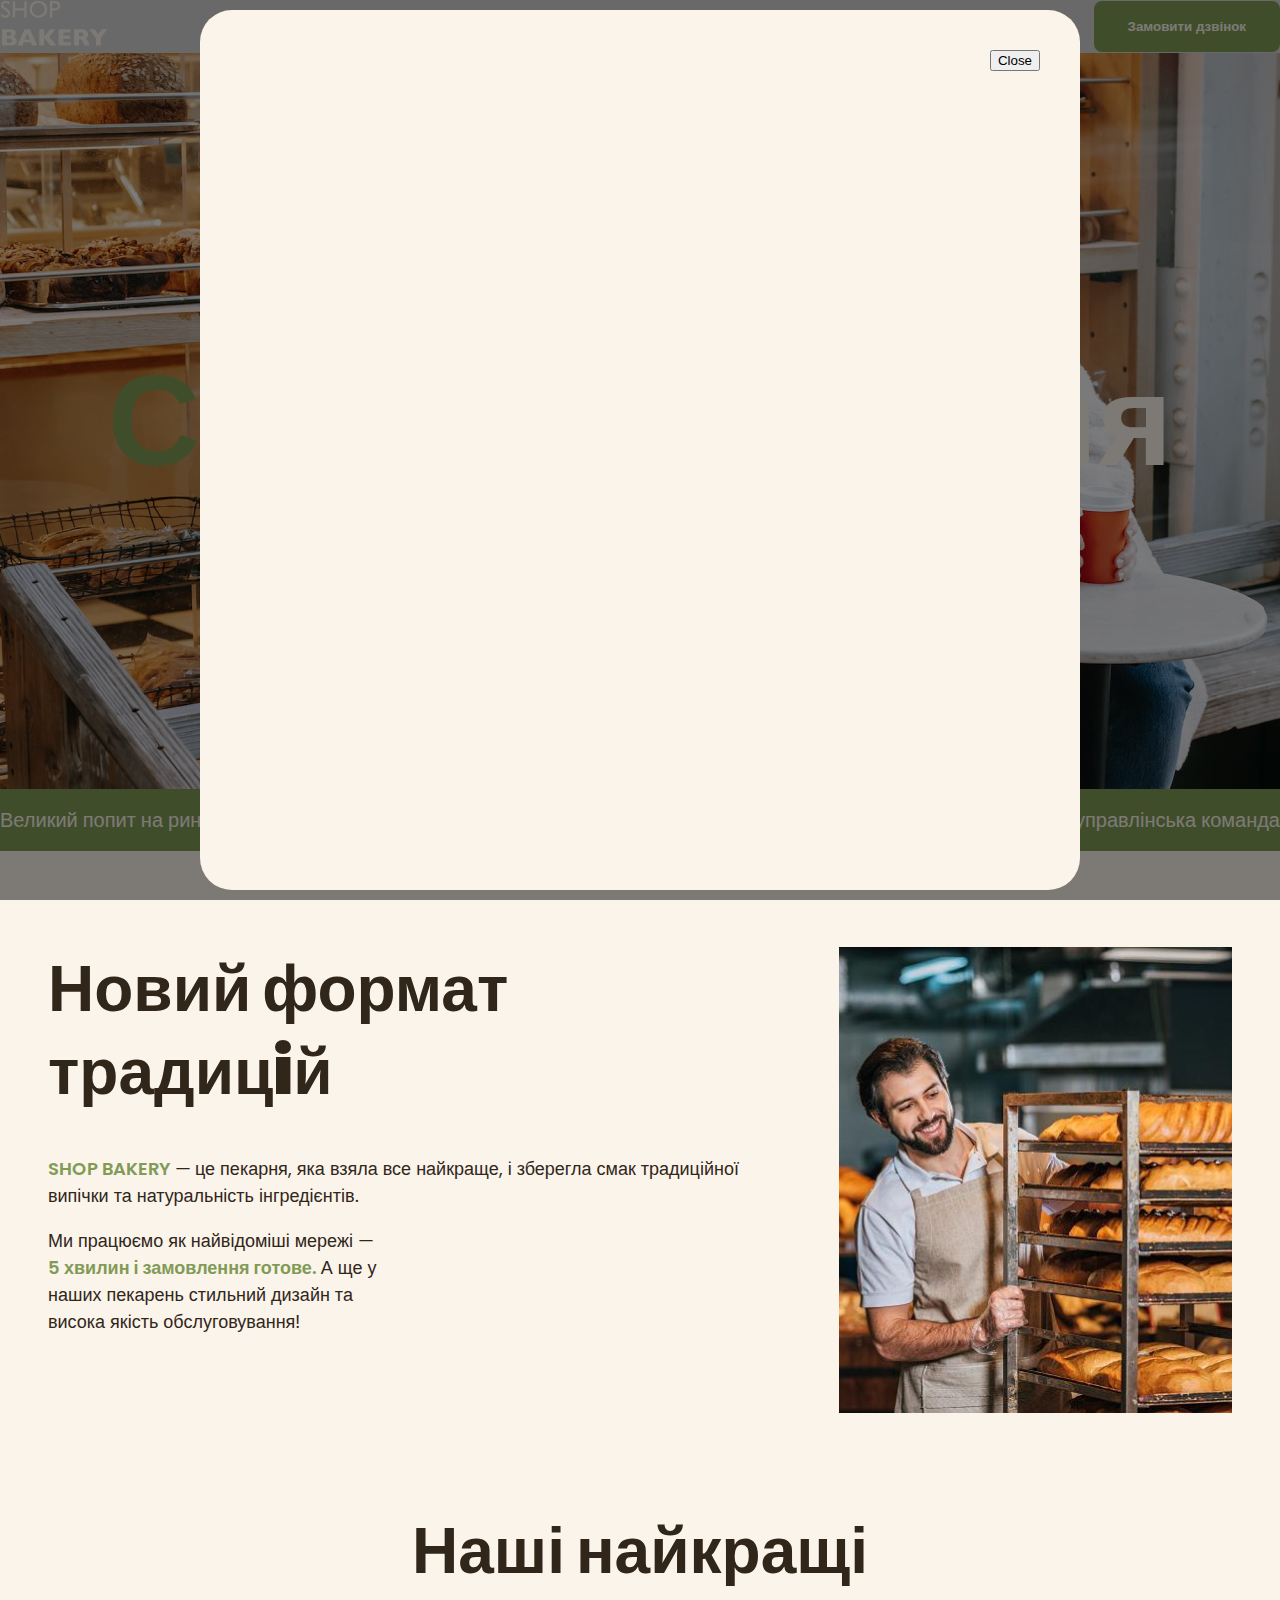
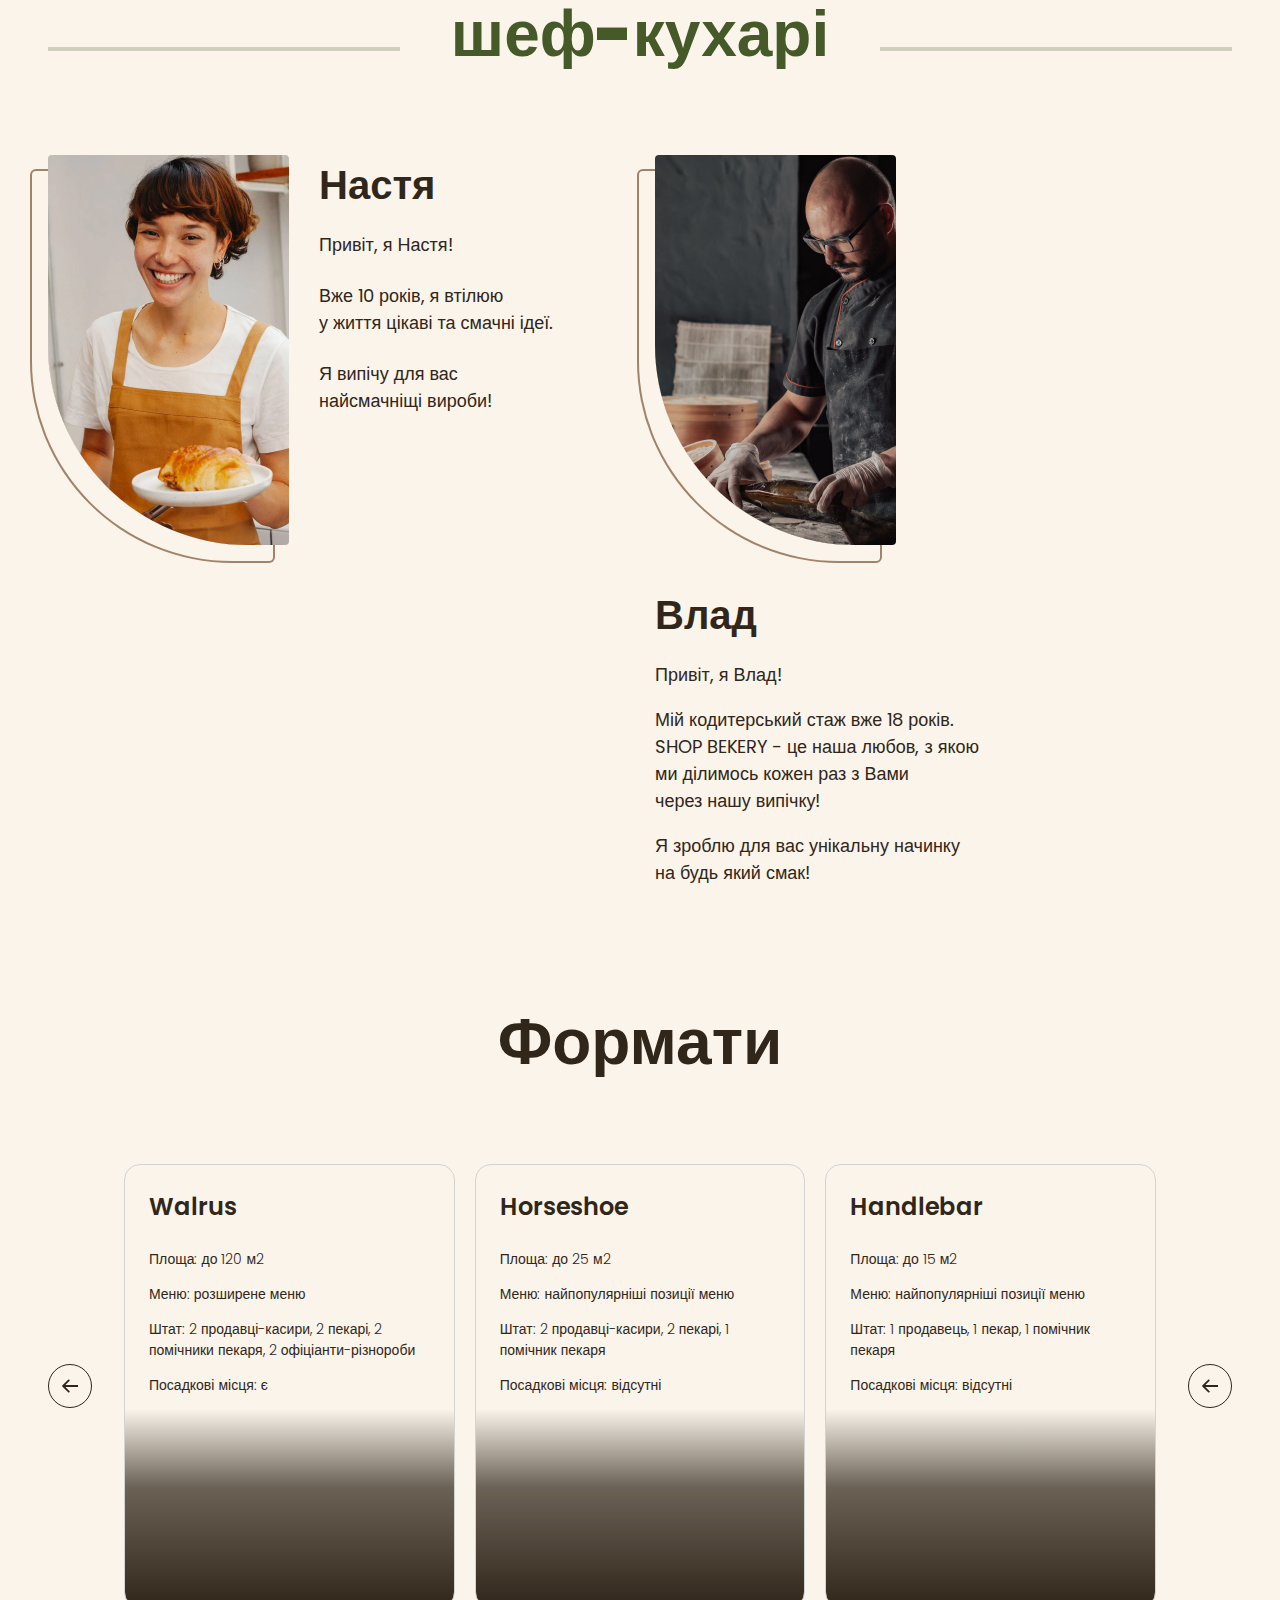
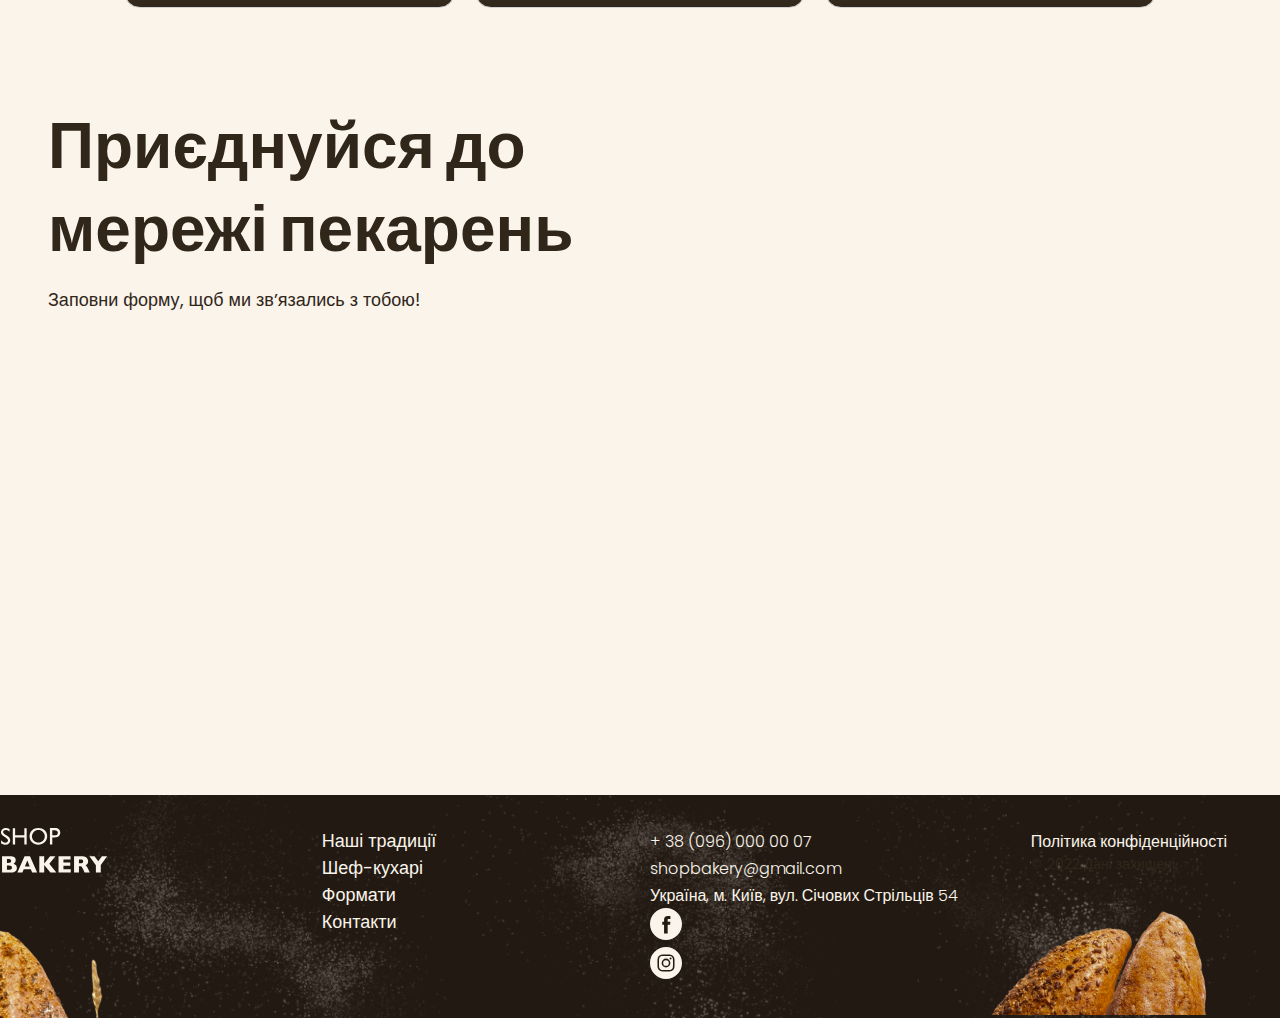
==== index.html @ 9c4b09a7 "mod 12" ====
<!DOCTYPE html>
<html lang="uk">
  <head>
    <meta charset="UTF-8" />
    <meta http-equiv="X-UA-Compatible" content="IE-edge" />
    <meta name="viewport" content="width=device-width, initial-scale=1.0" />
    <title>Сучасна пекарня</title>
    <!-- fonts -->
    <link rel="preconnect" href="https://fonts.googleapis.com" />
    <link rel="preconnect" href="https://fonts.gstatic.com" crossorigin />
    <link
      href="https://fonts.googleapis.com/css2?family=Poppins:wght@300;400;600;900&display=swap"
      rel="stylesheet"
    />
    <!-- styles -->
    <link rel="stylesheet" href="./css/styles.css" />
  </head>
  <body>
    <header class="header">
      <div class="container">
        <div class="header-container">
          <nav class="header-nav">
            <a href="/">
              <!-- <img src="./images/logo.svg" alt="Логотип сучасної пекарнi" /> -->
              <svg
                width="108"
                height="46"
                viewBox="0 0 108 46"
                fill="none"
                xmlns="http://www.w3.org/2000/svg"
              >
                <path
                  d="M5.85938 10.6328L4.07812 9.55469C2.96094 8.875 2.16406 8.20703 1.6875 7.55078C1.21875 6.88672 0.984375 6.125 0.984375 5.26562C0.984375 3.97656 1.42969 2.92969 2.32031 2.125C3.21875 1.32031 4.38281 0.917969 5.8125 0.917969C7.17969 0.917969 8.43359 1.30078 9.57422 2.06641V4.72656C8.39453 3.59375 7.125 3.02734 5.76562 3.02734C5 3.02734 4.37109 3.20703 3.87891 3.56641C3.38672 3.91797 3.14062 4.37109 3.14062 4.92578C3.14062 5.41797 3.32031 5.87891 3.67969 6.30859C4.03906 6.73828 4.62109 7.1875 5.42578 7.65625L7.21875 8.71094C9.21875 9.89844 10.2188 11.4141 10.2188 13.2578C10.2188 14.5703 9.77734 15.6367 8.89453 16.457C8.01953 17.2773 6.87891 17.6875 5.47266 17.6875C3.85547 17.6875 2.38281 17.1914 1.05469 16.1992V13.2227C2.32031 14.8242 3.78516 15.625 5.44922 15.625C6.18359 15.625 6.79297 15.4219 7.27734 15.0156C7.76953 14.6016 8.01562 14.0859 8.01562 13.4688C8.01562 12.4688 7.29688 11.5234 5.85938 10.6328ZM24.3398 1.12891H26.6836V17.5H24.3398V10.375H15.1406V17.5H12.7969V1.12891H15.1406V8.20703H24.3398V1.12891ZM38.3438 0.894531C40.875 0.894531 42.9805 1.69531 44.6602 3.29688C46.3477 4.89844 47.1914 6.90625 47.1914 9.32031C47.1914 11.7344 46.3398 13.7344 44.6367 15.3203C42.9414 16.8984 40.8008 17.6875 38.2148 17.6875C35.7461 17.6875 33.6875 16.8984 32.0391 15.3203C30.3984 13.7344 29.5781 11.75 29.5781 9.36719C29.5781 6.92188 30.4062 4.89844 32.0625 3.29688C33.7188 1.69531 35.8125 0.894531 38.3438 0.894531ZM38.4375 3.12109C36.5625 3.12109 35.0195 3.70703 33.8086 4.87891C32.6055 6.05078 32.0039 7.54688 32.0039 9.36719C32.0039 11.1328 32.6094 12.6016 33.8203 13.7734C35.0312 14.9453 36.5469 15.5312 38.3672 15.5312C40.1953 15.5312 41.7188 14.9336 42.9375 13.7383C44.1641 12.543 44.7773 11.0547 44.7773 9.27344C44.7773 7.53906 44.1641 6.08203 42.9375 4.90234C41.7188 3.71484 40.2188 3.12109 38.4375 3.12109ZM49.9336 17.5V1.10547H55.125C56.6875 1.10547 57.9336 1.52734 58.8633 2.37109C59.793 3.21484 60.2578 4.34766 60.2578 5.76953C60.2578 6.72266 60.0195 7.56641 59.543 8.30078C59.0664 9.03516 58.4141 9.57031 57.5859 9.90625C56.7578 10.2344 55.5703 10.3984 54.0234 10.3984H52.2891V17.5H49.9336ZM54.7148 3.19141H52.2891V8.3125H54.8555C55.8086 8.3125 56.543 8.08984 57.0586 7.64453C57.5742 7.19141 57.832 6.54688 57.832 5.71094C57.832 4.03125 56.793 3.19141 54.7148 3.19141ZM16.875 40.8945C16.875 42.293 16.3945 43.4102 15.4336 44.2461C14.4805 45.082 13.1445 45.5 11.4258 45.5H2.03906V29.2578H9.89062C10.9062 29.2578 11.7891 29.3555 12.5391 29.5508C13.2969 29.7461 13.9062 30.0156 14.3672 30.3594C14.8281 30.6953 15.1719 31.0938 15.3984 31.5547C15.625 32.0156 15.7383 32.5195 15.7383 33.0664C15.7383 33.6602 15.6211 34.2109 15.3867 34.7188C15.1523 35.2188 14.8594 35.6328 14.5078 35.9609C14.1641 36.2812 13.8164 36.5078 13.4648 36.6406C14.5742 37.0781 15.418 37.6328 15.9961 38.3047C16.582 38.9688 16.875 39.832 16.875 40.8945ZM11.1562 33.9336C11.1562 33.1523 10.8984 32.6328 10.3828 32.375C9.86719 32.1172 9.0625 31.9883 7.96875 31.9883H6.9375V35.8789H7.99219C9.10938 35.8789 9.91406 35.75 10.4062 35.4922C10.9062 35.2344 11.1562 34.7148 11.1562 33.9336ZM11.9531 40.6953C11.9531 39.3047 10.9453 38.6094 8.92969 38.6094H6.9375V42.7695H8.92969C10.9453 42.7695 11.9531 42.0781 11.9531 40.6953ZM37.1484 45.5H32.1328L30.8086 42.207H23.7539L22.4062 45.5H17.3906L24.5742 29.2578H29.9883L37.1484 45.5ZM29.6836 39.3828L27.3047 33.4531L24.9023 39.3828H29.6836ZM56.3906 45.5H50.4141L44.2031 37.8945V45.5H39.3047V29.2578H44.2031V36.5234L50.0859 29.2578H55.4062L49.3594 36.8633L56.3906 45.5ZM70.7695 45.5H58.5234V29.2578H70.5703V32.5156H63.4219V35.4922H70.2422V38.7617H63.4219V42.2305H70.7695V45.5ZM89.7891 45.5H84.5273L83.25 42.6172C82.7812 41.5625 82.3594 40.793 81.9844 40.3086C81.6094 39.8164 81.2422 39.5039 80.8828 39.3711C80.5312 39.2305 80.0742 39.1602 79.5117 39.1602H78.9609V45.5H74.0625V29.2578H82.3945C83.7383 29.2578 84.8398 29.5312 85.6992 30.0781C86.5586 30.625 87.1758 31.2891 87.5508 32.0703C87.9336 32.8516 88.125 33.5938 88.125 34.2969C88.125 35.1172 87.9648 35.8125 87.6445 36.3828C87.332 36.9453 87 37.3555 86.6484 37.6133C86.2969 37.8711 85.9023 38.1172 85.4648 38.3516C85.9883 38.6562 86.418 39.0195 86.7539 39.4414C87.0977 39.8555 87.5625 40.6992 88.1484 41.9727L89.7891 45.5ZM83.1328 34.3906C83.1328 33.6406 82.8867 33.1172 82.3945 32.8203C81.9023 32.5234 81.1016 32.375 79.9922 32.375H78.9609V36.2891H80.0156C81.2109 36.2891 82.0273 36.1602 82.4648 35.9023C82.9102 35.6367 83.1328 35.1328 83.1328 34.3906ZM107.156 29.2578L100.793 38.0586V45.5H95.8945V38.1523L89.4141 29.2578H94.5L98.2266 34.3672L101.965 29.2578H107.156Z"
                  fill="#FAF4EA"
                />
              </svg>
            </a>
            <ul class="header-menu">
              <li>
                <a class="link" href="#traditions-section">Наші традиції</a>
              </li>
              <li><a class="link" href="#chefs-section">Шеф-кухарі</a></li>
              <li><a class="link" href="#formats-section">Формати</a></li>
              <li><a class="link" href="#contact-section">Контакти</a></li>
            </ul>
          </nav>
          <button class="button modal-btn-open" type="button">
            Замовити дзвінок
          </button>
        </div>
      </div>
    </header>
    <main>
      <section class="hero-section">
        <div class="container">
          <h1 class="hero-title">
            <span class="accent">Сучасна</span> пекарня
          </h1>
        </div>
      </section>
      <section class="advantages-section">
        <div class="container">
          <h2 class="visually-hidden">Наші переваги</h2>
          <ul class="advantages-list">
            <li class="advantages-item">Великий попит на ринку</li>
            <li class="advantages-item">Доступні за бюджетом формати</li>
            <li class="advantages-item">Досвідчена управлінська команда</li>
          </ul>
        </div>
      </section>
      <section class="traditions-section section" id="traditions-section">
        <div class="container">
          <div class="traditions-container">
            <div class="traditions-content">
              <h2 class="traditions-title section-title">
                Новий формат традицiй
              </h2>
              <p class="traditions-text">
                <span class="brand uppercase">shop bakery</span> — це пекарня,
                яка взяла все найкраще, і зберегла смак традиційної випічки та
                натуральність інгредієнтів.
              </p>
              <p class="traditions-text limited">
                Ми працюємо як найвідоміші мережі —
                <span class="brand">5 хвилин і замовлення готове.</span> А ще у
                наших пекарень стильний дизайн та висока якість обслуговування!
              </p>
            </div>
            <img
              src="./images/baker-man.jpg"
              alt="Чоловiк пекар дивиться на батони iз посмiшкою"
            />
          </div>
        </div>
      </section>
      <section class="section" id="chefs-section">
        <div class="container">
          <h2 class="chefs-title section-title centered">
            Наші найкращі <br />
            <span class="accent">шеф-кухарі</span>
          </h2>
          <ul class="chefs-list">
            <li class="chefs-item">
              <article class="chef-card">
                <img
                  class="chef-photo"
                  src="./images/nastya-chef.jpg"
                  alt="Nastya chef"
                />
                <div>
                  <h3 class="chef-title">Настя</h3>
                  <div class="chef-text">
                    <p>Привіт, я Настя!</p>
                    <p>
                      Вже 10 років, я втілюю <br />
                      у життя цікаві та смачні ідеї.
                    </p>
                    <p>
                      Я випічу для вас <br />
                      найсмачніщі вироби!
                    </p>
                  </div>
                </div>
              </article>
            </li>
            <li class="chefs-item">
              <article class="chef-card">
                <img
                  class="chef-photo"
                  src="./images/vlad-chef.jpg"
                  alt="Vlad chef"
                />
                <div>
                  <h3 class="chef-title">Влад</h3>
                  <p class="chef-text">Привіт, я Влад!</p>
                  <p class="chef-text">
                    Мій кодитерський стаж вже 18 років. <br />
                    SHOP BEKERY - це наша любов, з якою <br />
                    ми ділимось кожен раз з Вами<br />через нашу випічку!
                  </p>
                  <p class="chef-text">
                    Я зроблю для вас унікальну начинку<br />на будь який смак!
                  </p>
                </div>
              </article>
            </li>
          </ul>
        </div>
      </section>
      <section class="section" id="formats-section">
        <div class="container">
          <h2 class="formats-title section-title centered">Формати</h2>
          <div class="formats-container">
            <button class="carousel-button" type="button">
              <svg width="16" height="16">
                <use href="./images/icons.svg#icon-arrow"></use>
              </svg>
            </button>
            <ul class="formats-list">
              <li class="formats-item">
                <article class="format-card">
                  <h3 class="format-title" lang="en">Walrus</h3>
                  <div class="format-text">
                    <p>Площа: до 120 м2</p>
                    <p>Меню: розширене меню</p>
                    <p>
                      Штат: 2 продавці-касири, 2 пекарі, 2 помічники пекаря, 2
                      офіціанти-різнороби
                    </p>
                    <p>Посадкові місця: є</p>
                  </div>
                </article>
              </li>
              <li class="formats-item">
                <article class="format-card">
                  <h3 class="format-title" lang="en">Horseshoe</h3>
                  <div class="format-text">
                    <p>Площа: до 25 м2</p>
                    <p>Меню: найпопулярніші позиції меню</p>
                    <p>Штат: 2 продавці-касири, 2 пекарі, 1 помічник пекаря</p>
                    <p>Посадкові місця: відсутні</p>
                  </div>
                </article>
              </li>
              <li class="formats-item">
                <article class="format-card">
                  <h3 class="format-title" lang="en">Handlebar</h3>
                  <div class="format-text">
                    <p>Площа: до 15 м2</p>
                    <p>Меню: найпопулярніші позиції меню</p>
                    <p>Штат: 1 продавець, 1 пекар, 1 помічник пекаря</p>
                    <p>Посадкові місця: відсутні</p>
                  </div>
                </article>
              </li>
            </ul>
            <button class="carousel-button" type="button">
              <svg width="16" height="16">
                <use href="./images/icons.svg#icon-arrow"></use>
              </svg>
            </button>
          </div>
        </div>
      </section>
      <section class="contact-section section" id="contact-section">
        <div class="container">
          <div class="contact-container">
            <div class="contact-form">
              <h2 class="contact-title section-title">
                Приєднуйся до мережі пекарень
              </h2>
              <p>Заповни форму, щоб ми звʼязались з тобою!</p>
              <!-- form -->
            </div>
            <iframe
              class="contact-map"
              src="https://www.google.com/maps/embed?pb=!1m18!1m12!1m3!1d1510.3898116630926!2d30.48966764676331!3d50.45669384582274!2m3!1f0!2f0!3f0!3m2!1i1024!2i768!4f13.1!3m3!1m2!1s0x40d4ce637bfe1717%3A0x5370c2254ad1b952!2z0YPQuy4g0KHQtdGH0LXQstGL0YUg0KHRgtGA0LXQu9GM0YbQvtCyLCA1NCwg0JrQuNC10LIsIDAyMDAw!5e0!3m2!1sru!2sua!4v1701797235038!5m2!1sru!2sua"
              width="603"
              height="595"
              allowfullscreen=""
              loading="lazy"
              referrerpolicy="no-referrer-when-downgrade"
            ></iframe>
          </div>
        </div>
      </section>
    </main>
    <footer class="footer">
      <div class="container">
        <div class="footer-container">
          <nav class="footer-nav">
            <div class="footer-logo">
              <a href="#">
                <img src="./images/logo.svg" alt="Логотип сучасної пекарнi" />
              </a>
            </div>
            <ul class="footer-menu">
              <li><a class="link" href="#">Наші традиції</a></li>
              <li><a class="link" href="#">Шеф-кухарі</a></li>
              <li><a class="link" href="#">Формати</a></li>
              <li><a class="link" href="#">Контакти</a></li>
            </ul>
          </nav>
          <address class="footer-address">
            <ul class="address-list">
              <li>
                <a class="address-link" href="tel:+380960000007"
                  >+ 38 (096) 000 00 07
                </a>
              </li>
              <li>
                <a class="address-link" href="mailto:shopbakery@gmail.com"
                  >shopbakery@gmail.com
                </a>
              </li>
              <li>
                <a
                  class="address-link"
                  href="https://maps.app.goo.gl/cWEs27YZb8fsFFtv5"
                  target="_blank"
                >
                  Україна, м. Київ, вул. Січових Стрільців 54
                </a>
              </li>
              <li>
                <a href="#">
                  <svg class="address-icon" width="32" height="32">
                    <use href="./images/icons.svg#icon-facebook"></use>
                  </svg>
                </a>
              </li>
              <li>
                <a href="#">
                  <svg class="address-icon" width="32" height="32">
                    <use href="./images/icons.svg#icon-instagram"></use>
                  </svg>
                </a>
              </li>
            </ul>
            <div class="address-info">
              <a class="address-link" href="#" target="_blank"
                >Політика конфіденційності
              </a>
              <p class="address-copyright">&copy; 2022 Дані захищені</p>
            </div>
          </address>
        </div>
      </div>
    </footer>

    <div class="backdrop">
      <div class="modal">
        <button class="modal-btn-close" type="button">Close</button>
      </div>
    </div>

    <script src="./js/modal.js"></script>
  </body>
</html>
---- css/styles.css ----
@font-face {
  font-display: swap;
  font-family: 'Poppins';
  font-weight: 300;
  src: url('../fonts/poppins-v20-latin-300.woff2') format('woff2');
}

@font-face {
  font-display: swap;
  font-family: 'Poppins';
  font-weight: 400;
  src: url('../fonts/poppins-v20-latin-regular.woff2') format('woff2');
}

@font-face {
  font-display: swap;
  font-family: 'Poppins';
  font-weight: 600;
  src: url('../fonts/poppins-v20-latin-600.woff2') format('woff2');
}

@font-face {
  font-display: swap;
  font-family: 'Poppins';
  font-weight: 900;
  src: url('../fonts/poppins-v20-latin-900.woff2') format('woff2');
}

:root {
  --color-primary-dark: #31261a;
  --color-primary-light: #faf4ea;
  --color-secondary-dark: #a28268;
  --color-brand-dark: #465929;
  --color-brand-normal: #819b57;
  --color-brand-light: #cfcfbc;
}

/* Base */
*,
*::before,
*::after {
  box-sizing: border-box;
}

body {
  color: var(--color-primary-dark);
  background-color: var(--color-primary-light);
  font-family: 'Poppins', sans-serif;
  font-size: 18px;
  font-weight: 400;
  line-height: 1.5;
  margin: 0;
}

h1,
h2,
h3,
h4,
h5,
h6,
p {
  margin-top: 0;
}

a {
  display: inline-block;
}

address {
  font-style: normal;
}

ul {
  margin: 0;
  padding: 0;
  list-style-type: none;
}

.visually-hidden {
  position: absolute;
  left: -10000px;
  top: auto;
  width: 1px;
  height: 1px;
  overflow: hidden;
}

.section {
  padding: 48px;
}

.container {
  width: 100%;
  max-width: 1288px;
  margin: 0 auto;
}

/* Button */
.button {
  padding: 16px 32px;
  color: var(--color-primary-light);
  font-weight: 600;
  background-color: var(--color-brand-normal);
  border: 2px solid var(--color-brand-normal);
  border-radius: 8px;
  cursor: pointer;
}

.button:hover {
  color: var(--color-brand-dark);
  background-color: transparent;
}

/* Link */
.link {
  color: var(--color-primary-light);
  text-decoration: none;
}

.link:hover {
  color: var(--color-brand-normal);
  /* font-weight: 600; */
}

/* Header */
.header {
  background: lightgray; /* remove */
}

.header-container {
  display: flex;
  align-items: center;
  gap: 40px;
}

.header-nav {
  display: flex;
  align-items: center;
  flex-grow: 1;
  gap: 40px;
}

.header-menu {
  display: flex;
  gap: 64px;
  flex-grow: 1;
  justify-content: center;
}

/* Hero section */
.hero-section {
  padding: 272px 0;
  background-image: url('../images/hero-section-background.jpg');
  background-repeat: no-repeat;
  background-position: center top;
  background-size: cover;
}

.hero-title {
  margin-bottom: 0;
  color: var(--color-primary-light);
  text-align: center;
  font-size: 128px;
  font-weight: 900;
}

.hero-title .accent {
  color: var(--color-brand-normal);
}

/* Advantages section */
.advantages-section {
  padding: 16px 0;
  background-color: var(--color-brand-normal);
}

.advantages-list {
  display: flex;
  justify-content: space-between;
  gap: 40px;
}

.advantages-item {
  font-size: 20px;
  font-weight: 300;
  color: var(--color-primary-light);
}

.section-title {
  font-size: 64px;
  font-weight: 900;
  line-height: 1.3;
}

.section-title.centered {
  text-align: center;
}

.section-title .accent {
  color: var(--color-brand-dark);
}

/* traditions section */
.traditions-section {
  padding-top: 96px;
}

.traditions-container {
  display: flex;
  justify-content: space-between;
  gap: 40px;
}

.traditions-content {
  min-width: 710px;
}

.traditions-title {
  margin-bottom: 42px;
}

.traditions-text .brand {
  color: var(--color-brand-normal);
  font-weight: 600;
}

.traditions-text .uppercase {
  text-transform: uppercase;
}

.traditions-text.limited {
  max-width: 340px;
}

/* chefs section */
.chefs-title {
  position: relative;
  margin: 0 auto 80px;
}

.chefs-title::before,
.chefs-title::after {
  position: absolute;
  bottom: 24px;
  display: block;
  width: 352px;
  border: 2px solid var(--color-brand-light);
  content: '';
}

.chefs-title::before {
  left: 0;
}

.chefs-title::after {
  right: 0;
}

.chefs-list {
  gap: 30px;
  display: flex;
  gap: 40px 30px;
}

.chefs-item {
  flex-basis: calc((100% - 30px) / 2);
}

.chef-card {
  display: flex;
  flex-wrap: wrap;
  gap: 40px 30px;
}

.chef-photo {
  border-radius: 4px 4px 4px 200px;
  box-shadow: -16px 16px 0 0 var(--color-primary-light),
    -16px 16px 0 2px var(--color-secondary-dark);
}

.chef-title {
  margin-bottom: 16px;
  font-size: 40px;
  font-weight: 600;
}

.chef-text p {
  margin-bottom: 24px;
}

.chef-text p:last-child {
  margin-bottom: 0;
}

/* Formats section */
.formats-container {
  display: flex;
  align-items: center;
  gap: 32px;
}

.formats-list {
  display: flex;
  flex-wrap: wrap;
  gap: 20px;
}

.formats-item {
  flex-basis: calc((100% - 40px) / 3);
}

.format-card {
  height: 444px;
  padding: 24px;
  background-image: linear-gradient(
    180deg,
    rgba(49, 38, 26, 0) 55.21%,
    rgba(49, 38, 26, 0.71) 72.92%,
    var(--color-primary-dark) 100%
  );
  border: 1px solid lightgrey; /* remove */
  border-radius: 16px;
}

.formats-title {
  margin-bottom: 80px;
}

.format-title {
  font-size: 24px;
  font-weight: 600;
}

.format-text {
  font-size: 14px;
  font-weight: 300;
}

/* carousel */
.carousel-button {
  display: flex;
  align-items: center;
  justify-content: center;
  flex-shrink: 0;
  width: 44px;
  height: 44px;
  padding: 0;
  fill: var(--color-primary-dark);
  background-color: transparent;
  border-radius: 50%;
  border: 1px solid var(--color-primary-dark);
  cursor: pointer;
}

.carousel-button:hover {
  background-color: var(--color-primary-dark);
  fill: var(--color-primary-light);
}

/* Contact section */
.contact-section {
  padding-bottom: 96px;
}
.contact-container {
  display: flex;
  gap: 32px;
}

.contact-title {
  margin-bottom: 16px;
}

.contact-map {
  flex-shrink: 0;
  border: 0;
  border-radius: 16px;
}

/* Footer */
.footer {
  padding: 32px 0;
  position: relative;
  background-image: url('../images/footer-background.png');
  background-color: var(--color-primary-dark);
  background-repeat: no-repeat;
  background-size: cover;
  background-position: center;
}

.footer::before,
.footer::after {
  position: absolute;
  bottom: 0;
  background-repeat: no-repeat;
  content: '';
}

.footer::before {
  width: 180px;
  height: 120px;
  left: 0;
  background-image: url('../images/decor-bread-small.png');
}

.footer::after {
  width: 380px;
  height: 190px;
  right: 0;
  /* bottom: -2px; */
  background-image: url('../images/decor-bread-large.png');
}

.footer-container {
  display: flex;
  gap: 20px;
}

.footer-nav,
.footer-address {
  display: flex;
  flex-basis: 50%;
  gap: 20px;
}

.footer-logo,
.footer-menu {
  flex-grow: 1;
}

.address-list,
.address-info {
  flex-grow: 1;
}

.address-link {
  color: var(--color-primary-light);
  font-size: 16px;
  font-weight: 300;
  text-decoration: none;
}

.address-link:hover {
  color: var(--color-brand-normal);
}

.address-icon {
  fill: var(--color-primary-light);
}

.address-icon:hover {
  fill: var(--color-brand-normal);
}

.address-copyright {
  font-size: 14px;
}

/* Modal */
.backdrop {
  position: fixed;
  top: 0;
  left: 0;
  right: 0;
  bottom: 0;
  display: flex;
  align-items: center;
  justify-content: center;
  background-color: rgba(0, 0, 0, 0.5);
}

.backdrop.is-hidden {
  opacity: 0;
  visibility: hidden;
  pointer-events: none;
}

.modal {
  position: relative;
  width: 880px;
  height: 880px;
  background-color: var(--color-primary-light);
  border-radius: 32px;
}

.modal-btn-close {
  position: absolute;
  top: 40px;
  right: 40px;
}
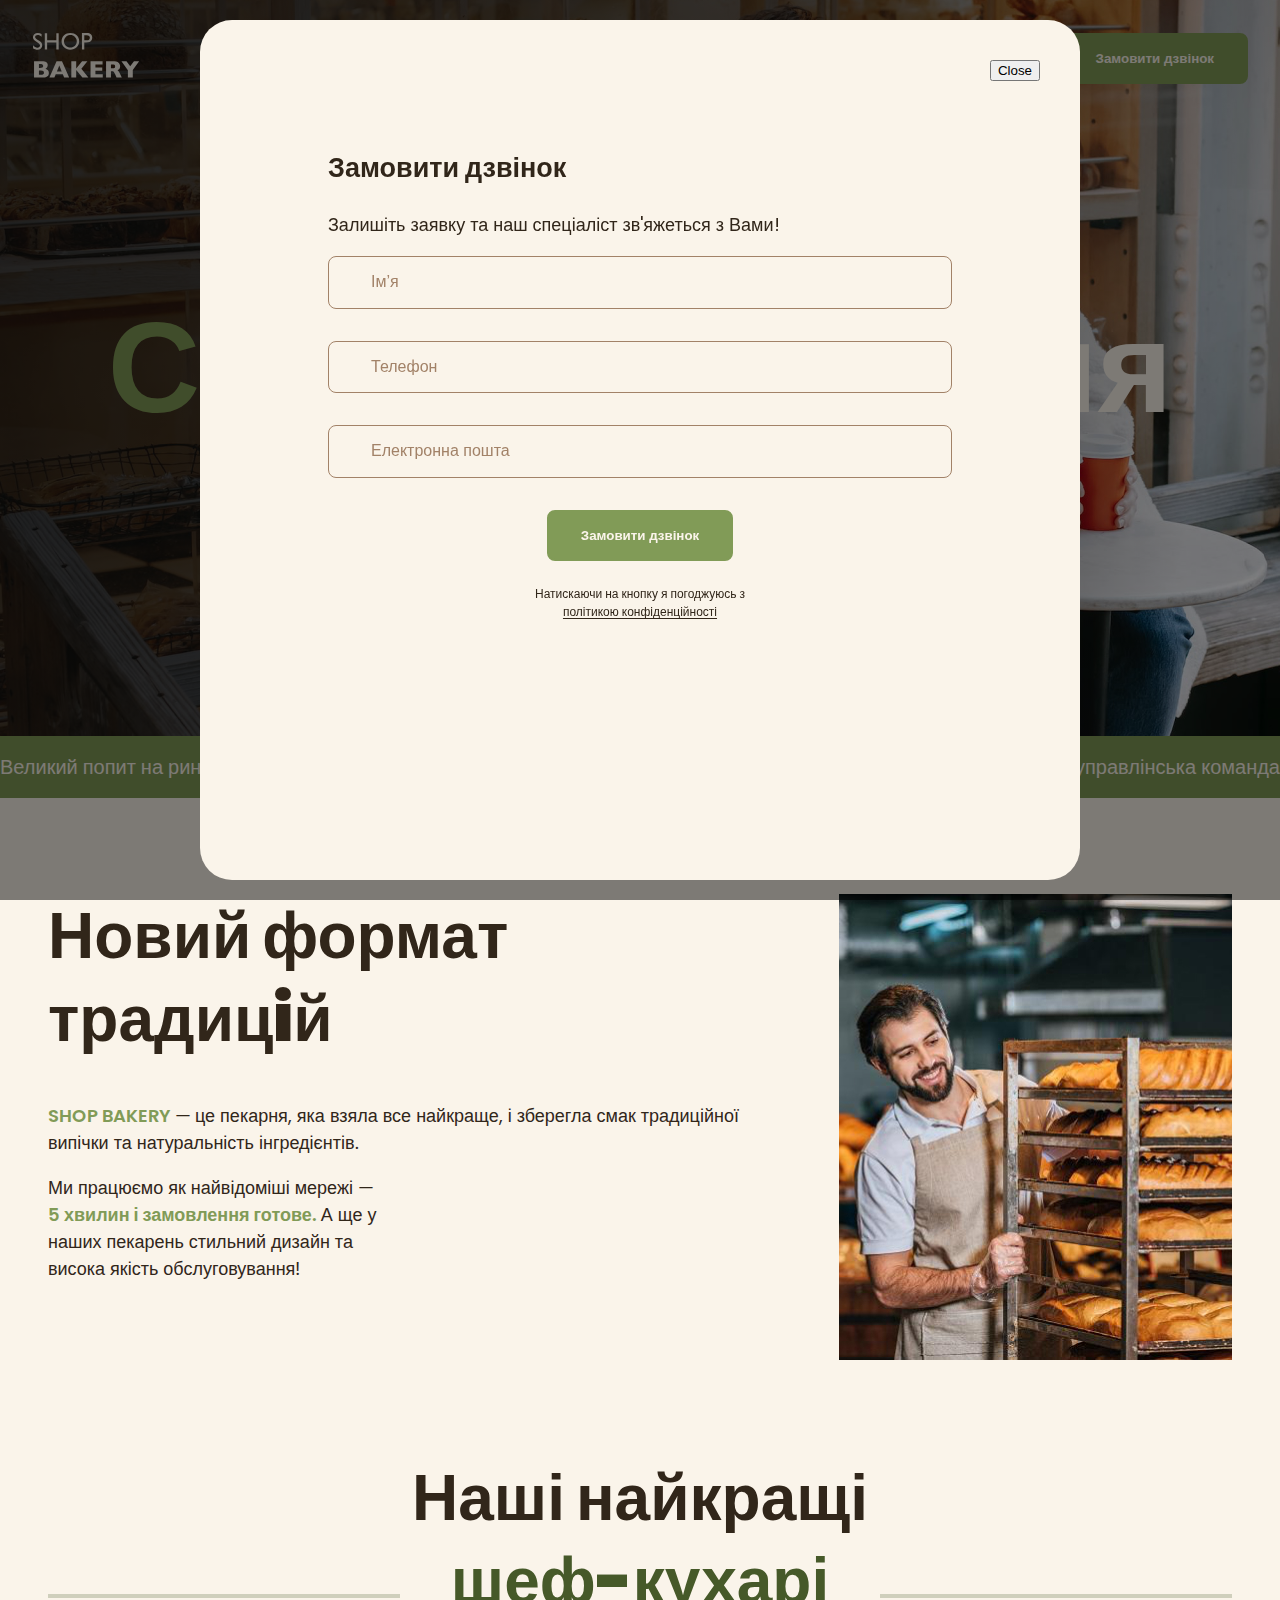
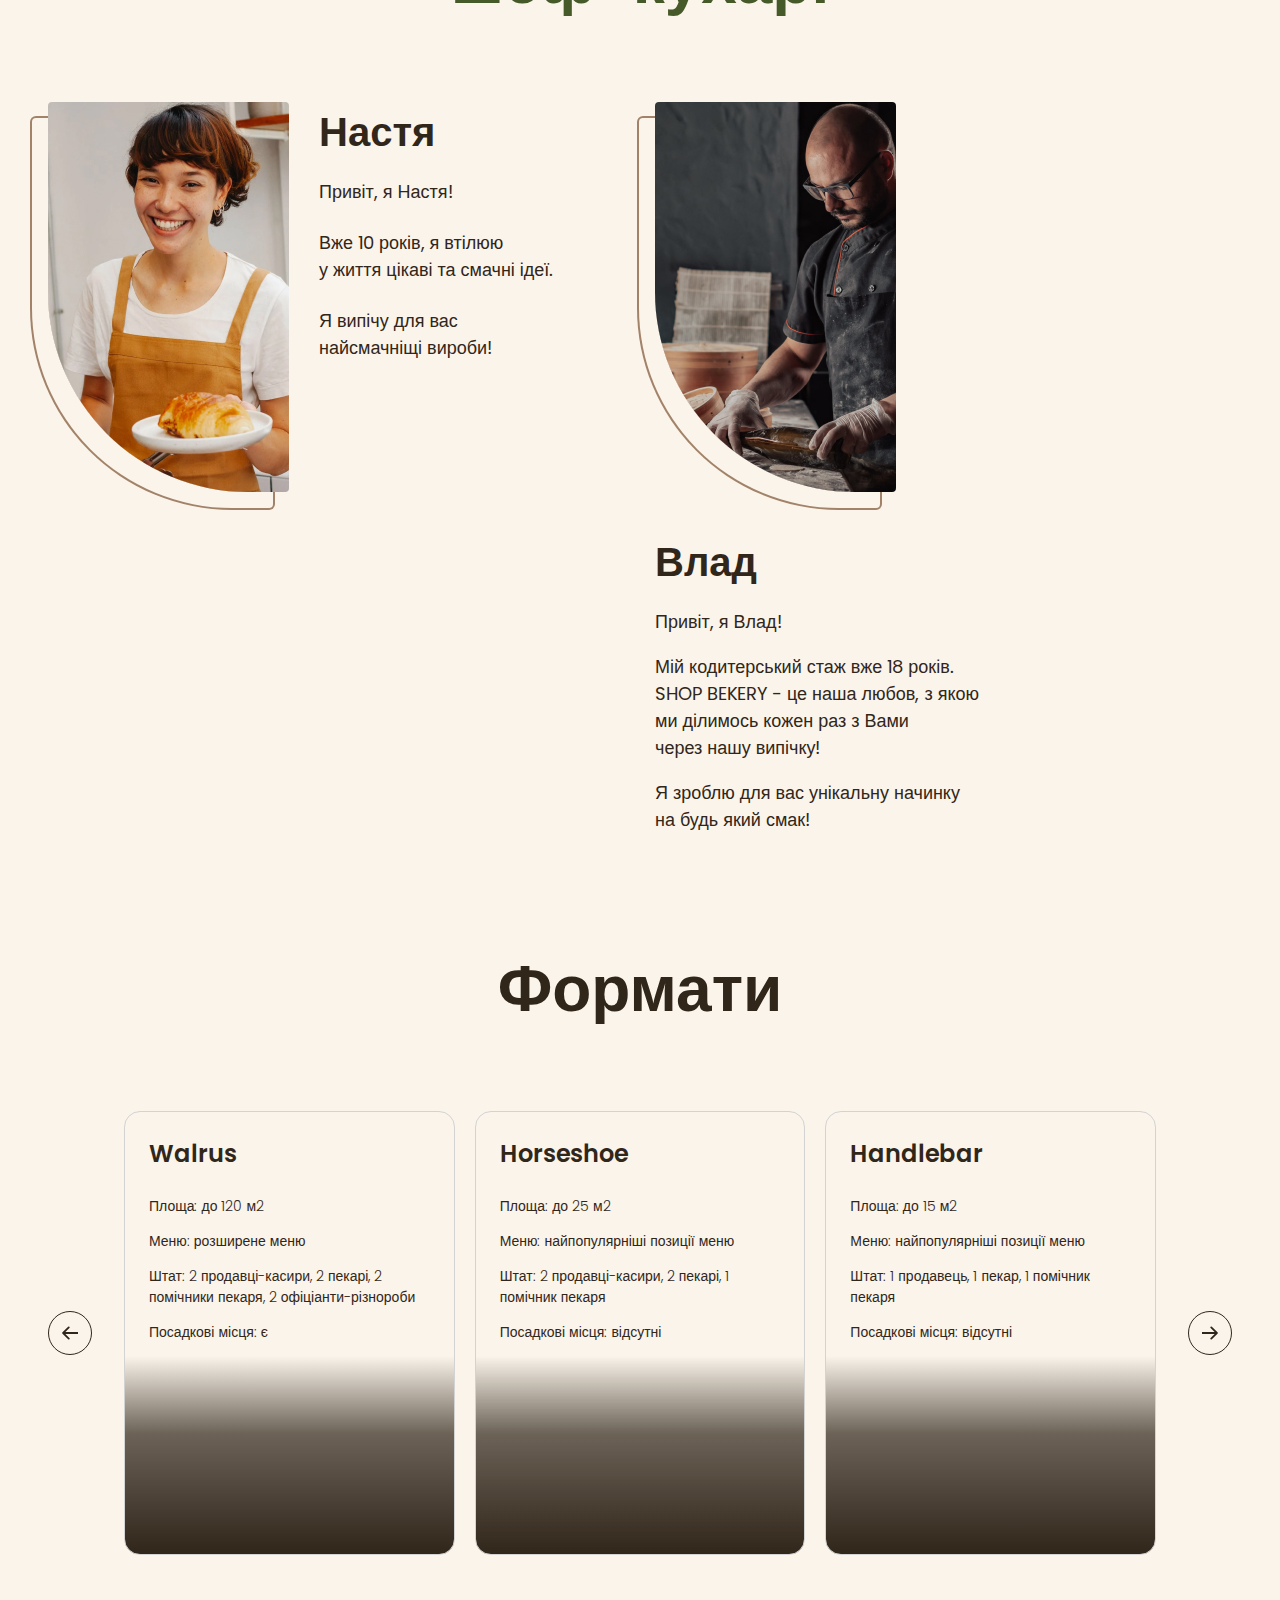
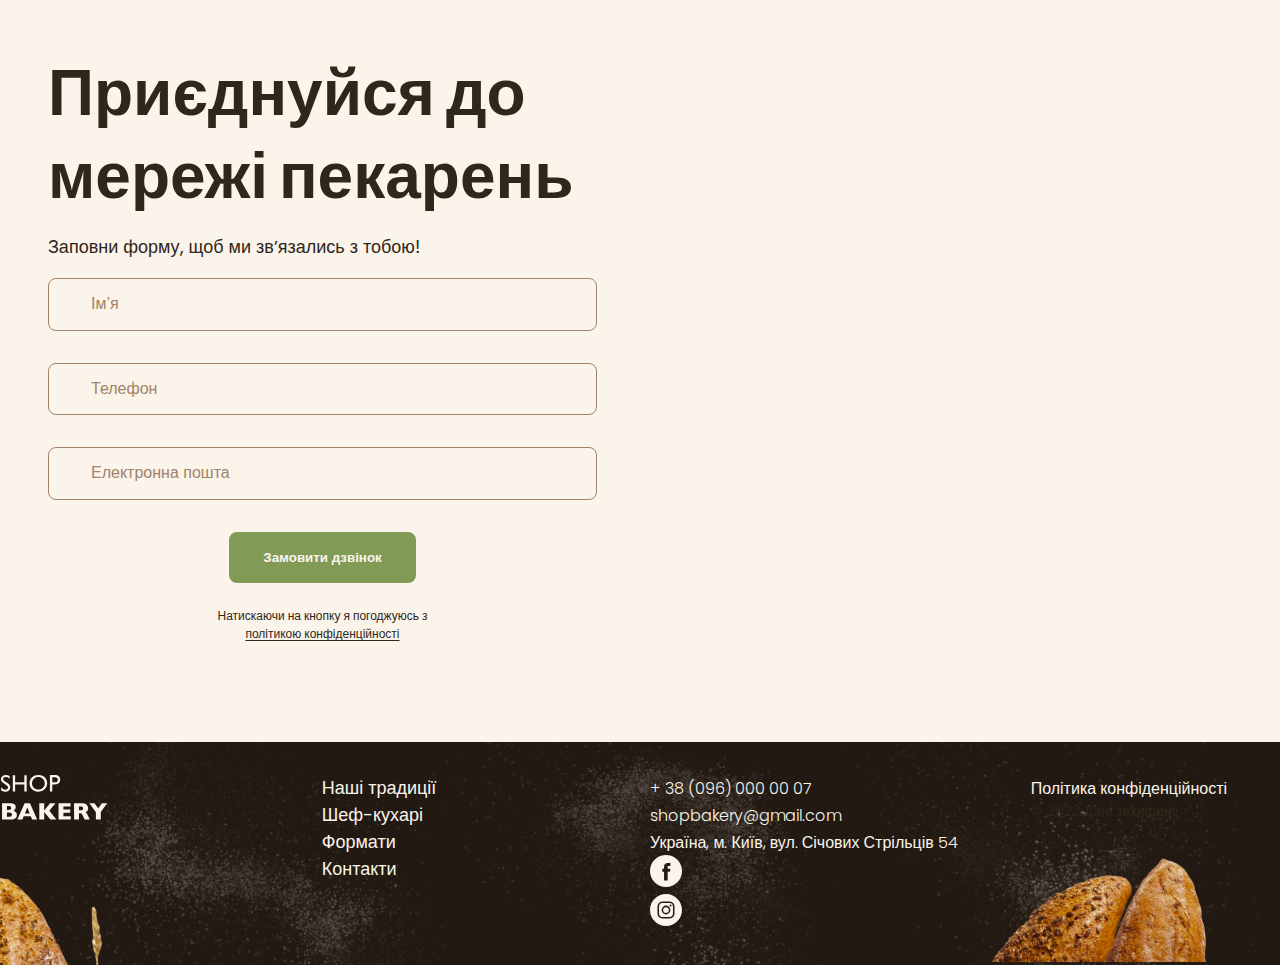
==== commit b7c3aa64: "mod 14" ====
--- a/index.html
+++ b/index.html
@@ -194,7 +194,7 @@
                 </article>
               </li>
             </ul>
-            <button class="carousel-button" type="button">
+            <button class="carousel-button next" type="button">
               <svg width="16" height="16">
                 <use href="./images/icons.svg#icon-arrow"></use>
               </svg>
@@ -210,7 +210,56 @@
                 Приєднуйся до мережі пекарень
               </h2>
               <p>Заповни форму, щоб ми звʼязались з тобою!</p>
-              <!-- form -->
+              <form name="contact-form" autocomplete="off">
+                <div class="form-field">
+                  <label class="form-label visually-hidden" for="user-name"
+                    >Ім’я</label
+                  >
+                  <input
+                    class="form-input"
+                    type="text"
+                    name="user-name"
+                    id="user-name"
+                    placeholder="Ім’я"
+                  />
+                </div>
+
+                <div class="form-field">
+                  <label class="form-label visually-hidden" for="user-tel"
+                    >Телефон</label
+                  >
+                  <input
+                    class="form-input"
+                    type="tel"
+                    name="user-tel"
+                    id="user-tel"
+                    placeholder="Телефон"
+                  />
+                </div>
+
+                <div class="form-field">
+                  <label class="form-label visually-hidden" for="user-email">
+                    Електронна пошта</label
+                  >
+                  <input
+                    class="form-input"
+                    type="email"
+                    name="user-email"
+                    id="user-tel"
+                    placeholder="Електронна пошта"
+                  />
+                </div>
+
+                <button class="form-button button" type="submit">
+                  Замовити дзвінок
+                </button>
+                <p class="form-terms">
+                  Натискаючи на кнопку я погоджуюсь з
+                  <a class="form-terms-link" href="#"
+                    >політикою конфіденційності</a
+                  >
+                </p>
+              </form>
             </div>
             <iframe
               class="contact-map"
@@ -289,8 +338,59 @@
     </footer>
 
     <div class="backdrop">
+      <!-- is-hidden -->
       <div class="modal">
         <button class="modal-btn-close" type="button">Close</button>
+        <h2>Замовити дзвінок</h2>
+        <p>Залишіть заявку та наш спеціаліст зв'яжеться з Вами!</p>
+        <form name="modal-form" autocomplete="off" novalidate>
+          <div class="form-field">
+            <label class="form-label visually-hidden" for="user-name"
+              >Ім’я</label
+            >
+            <input
+              class="form-input"
+              type="text"
+              name="user-name"
+              id="user-name"
+              placeholder="Ім’я"
+            />
+          </div>
+
+          <div class="form-field">
+            <label class="form-label visually-hidden" for="user-tel"
+              >Телефон</label
+            >
+            <input
+              class="form-input"
+              type="tel"
+              name="user-tel"
+              id="user-tel"
+              placeholder="Телефон"
+            />
+          </div>
+
+          <div class="form-field">
+            <label class="form-label visually-hidden" for="user-email">
+              Електронна пошта</label
+            >
+            <input
+              class="form-input"
+              type="email"
+              name="user-email"
+              id="user-tel"
+              placeholder="Електронна пошта"
+            />
+          </div>
+
+          <button class="form-button button" type="submit">
+            Замовити дзвінок
+          </button>
+          <p class="form-terms">
+            Натискаючи на кнопку я погоджуюсь з
+            <a class="form-terms-link" href="#">політикою конфіденційності</a>
+          </p>
+        </form>
       </div>
     </div>
 
--- a/css/styles.css
+++ b/css/styles.css
@@ -108,13 +108,14 @@
 
 .button:hover {
   color: var(--color-brand-dark);
-  background-color: transparent;
+  background-color: transparent; /* возможно цвет не правильный */
 }
 
 /* Link */
 .link {
   color: var(--color-primary-light);
   text-decoration: none;
+  transition: color 0.3s;
 }
 
 .link:hover {
@@ -124,7 +125,12 @@
 
 /* Header */
 .header {
-  background: lightgray; /* remove */
+  position: absolute;
+  top: 0;
+  left: 0;
+  width: 100%;
+  padding: 32px;
+  /* background: lightgray;  remove */
 }
 
 .header-container {
@@ -150,7 +156,13 @@
 /* Hero section */
 .hero-section {
   padding: 272px 0;
-  background-image: url('../images/hero-section-background.jpg');
+  background-image: linear-gradient(
+      102.76deg,
+      rgba(18, 18, 17, 0.78) 2.03%,
+      rgba(18, 18, 17, 0.6) 58.46%,
+      rgba(18, 18, 17, 0) 90.36%
+    ),
+    url('../images/hero-section-background.jpg');
   background-repeat: no-repeat;
   background-position: center top;
   background-size: cover;
@@ -320,6 +332,11 @@
   );
   border: 1px solid lightgrey; /* remove */
   border-radius: 16px;
+  transition: transform 0.3s;
+}
+
+.format-card:hover {
+  transform: scale(1.05);
 }
 
 .formats-title {
@@ -357,6 +374,10 @@
   fill: var(--color-primary-light);
 }
 
+.carousel-button.next {
+  transform: rotate(180deg);
+}
+
 /* Contact section */
 .contact-section {
   padding-bottom: 96px;
@@ -465,7 +486,9 @@
   display: flex;
   align-items: center;
   justify-content: center;
+  padding: 20px 0;
   background-color: rgba(0, 0, 0, 0.5);
+  transition: opacity 0.3s, visibility 0.3s;
 }
 
 .backdrop.is-hidden {
@@ -476,10 +499,14 @@
 
 .modal {
   position: relative;
-  width: 880px;
-  height: 880px;
+  width: 100%;
+  max-width: 880px;
+  height: 100%;
+  max-height: 100%;
+  padding: 128px;
   background-color: var(--color-primary-light);
   border-radius: 32px;
+  overflow-y: auto;
 }
 
 .modal-btn-close {
@@ -487,3 +514,67 @@
   top: 40px;
   right: 40px;
 }
+
+/* form */
+.form-field {
+  position: relative;
+  margin-bottom: 32px;
+}
+
+.form-label {
+  position: absolute;
+  top: 16px;
+  left: 42px;
+  /* font-size: 16px;
+ line-height: 1.17;
+  color: var(--color-secondary-dark);
+  transition: transform 0.3s; */
+}
+
+/* .form-field:focus-within .form-label {
+  transform: translate(-36px, -40px);
+} */
+
+.form-input {
+  padding: 16px 42px;
+  width: 100%;
+  font-size: 16px;
+  line-height: 1.17;
+  border: 1px solid var(--color-secondary-dark);
+  border-radius: 8px;
+  background: transparent;
+}
+
+.form-input:focus {
+  border-color: var(--color-brand-normal);
+  outline: none;
+}
+
+.form-input::placeholder {
+  color: var(--color-secondary-dark);
+  font-size: 16px;
+  line-height: 1.17;
+}
+
+.form-input:focus::placeholder {
+  color: var(--color-primary-dark);
+}
+
+.form-button {
+  display: block;
+  margin: 0 auto 24px;
+}
+
+.form-terms {
+  margin: 0 auto;
+  max-width: 220px;
+  font-weight: 500;
+  font-size: 12px;
+  line-height: 1.5;
+  text-align: center;
+}
+
+.form-terms-link {
+  color: var(--color-primary-dark);
+  text-underline-offset: 2px;
+}
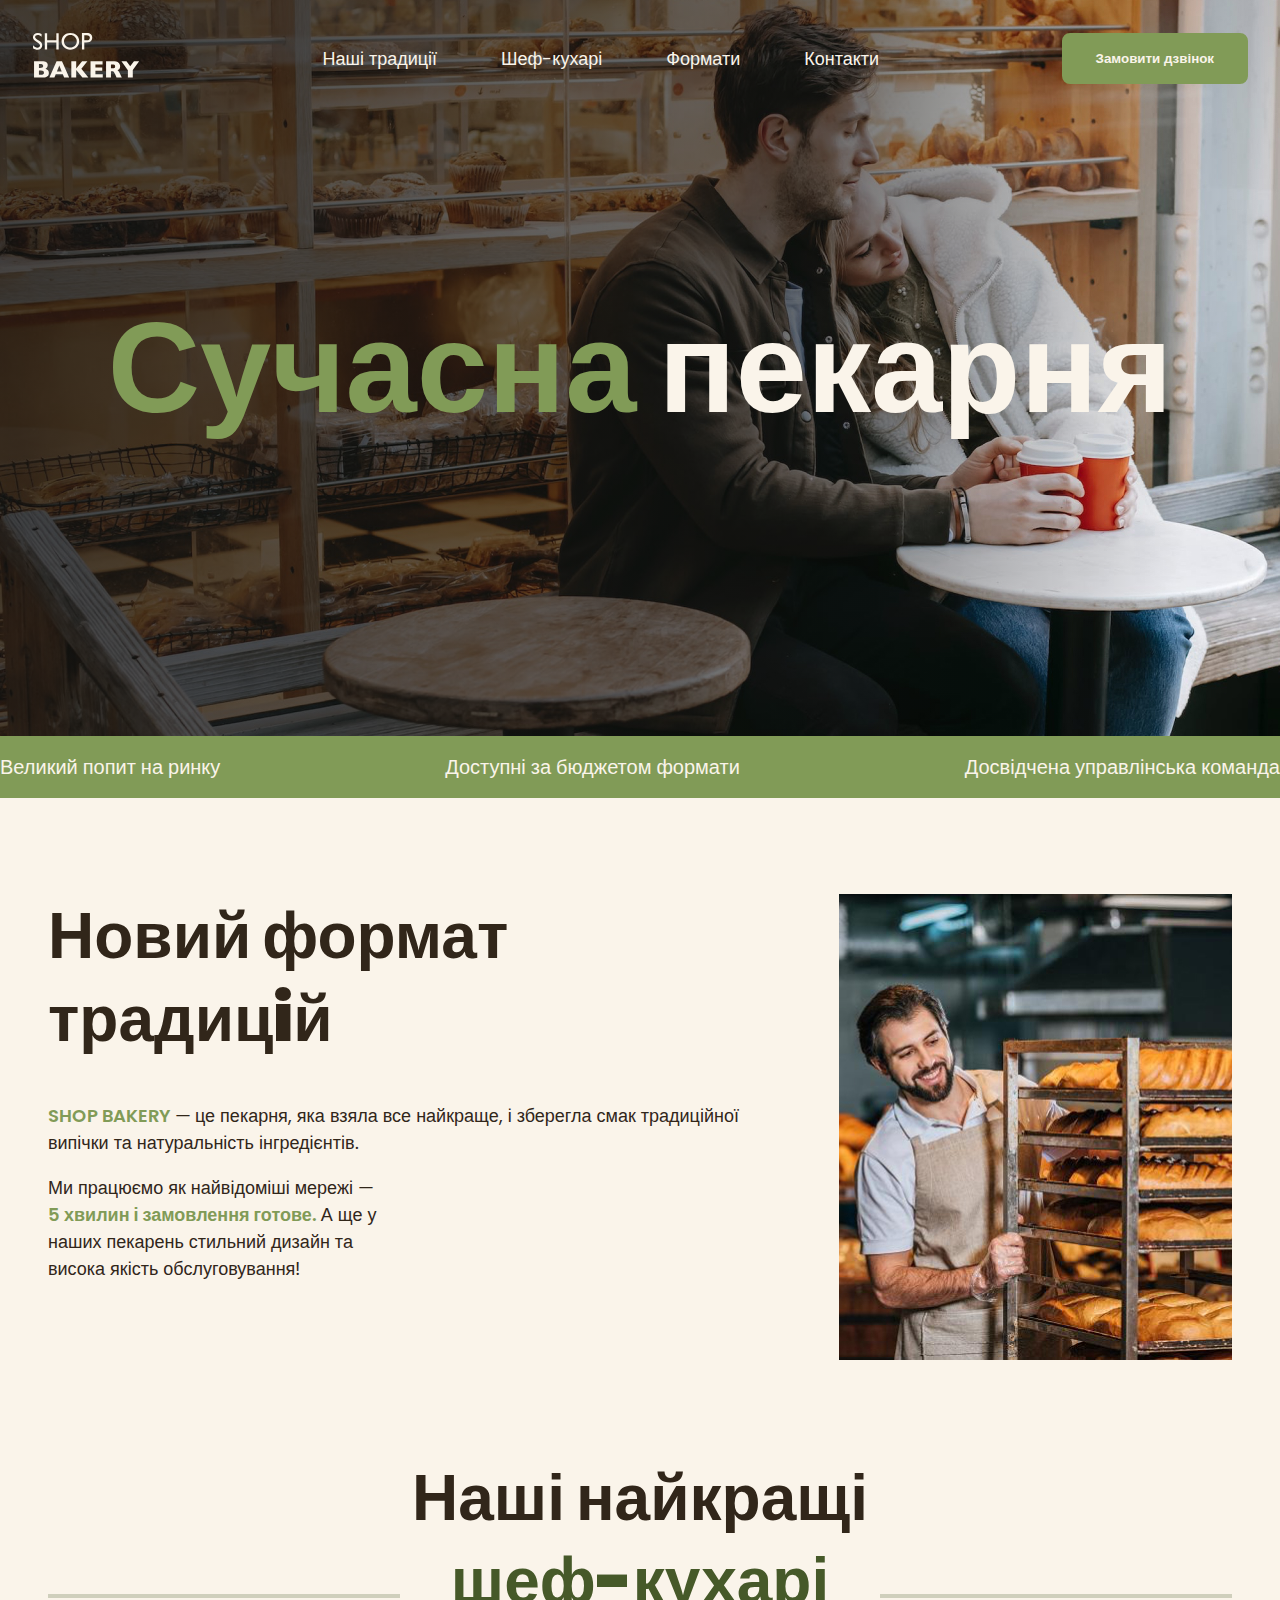
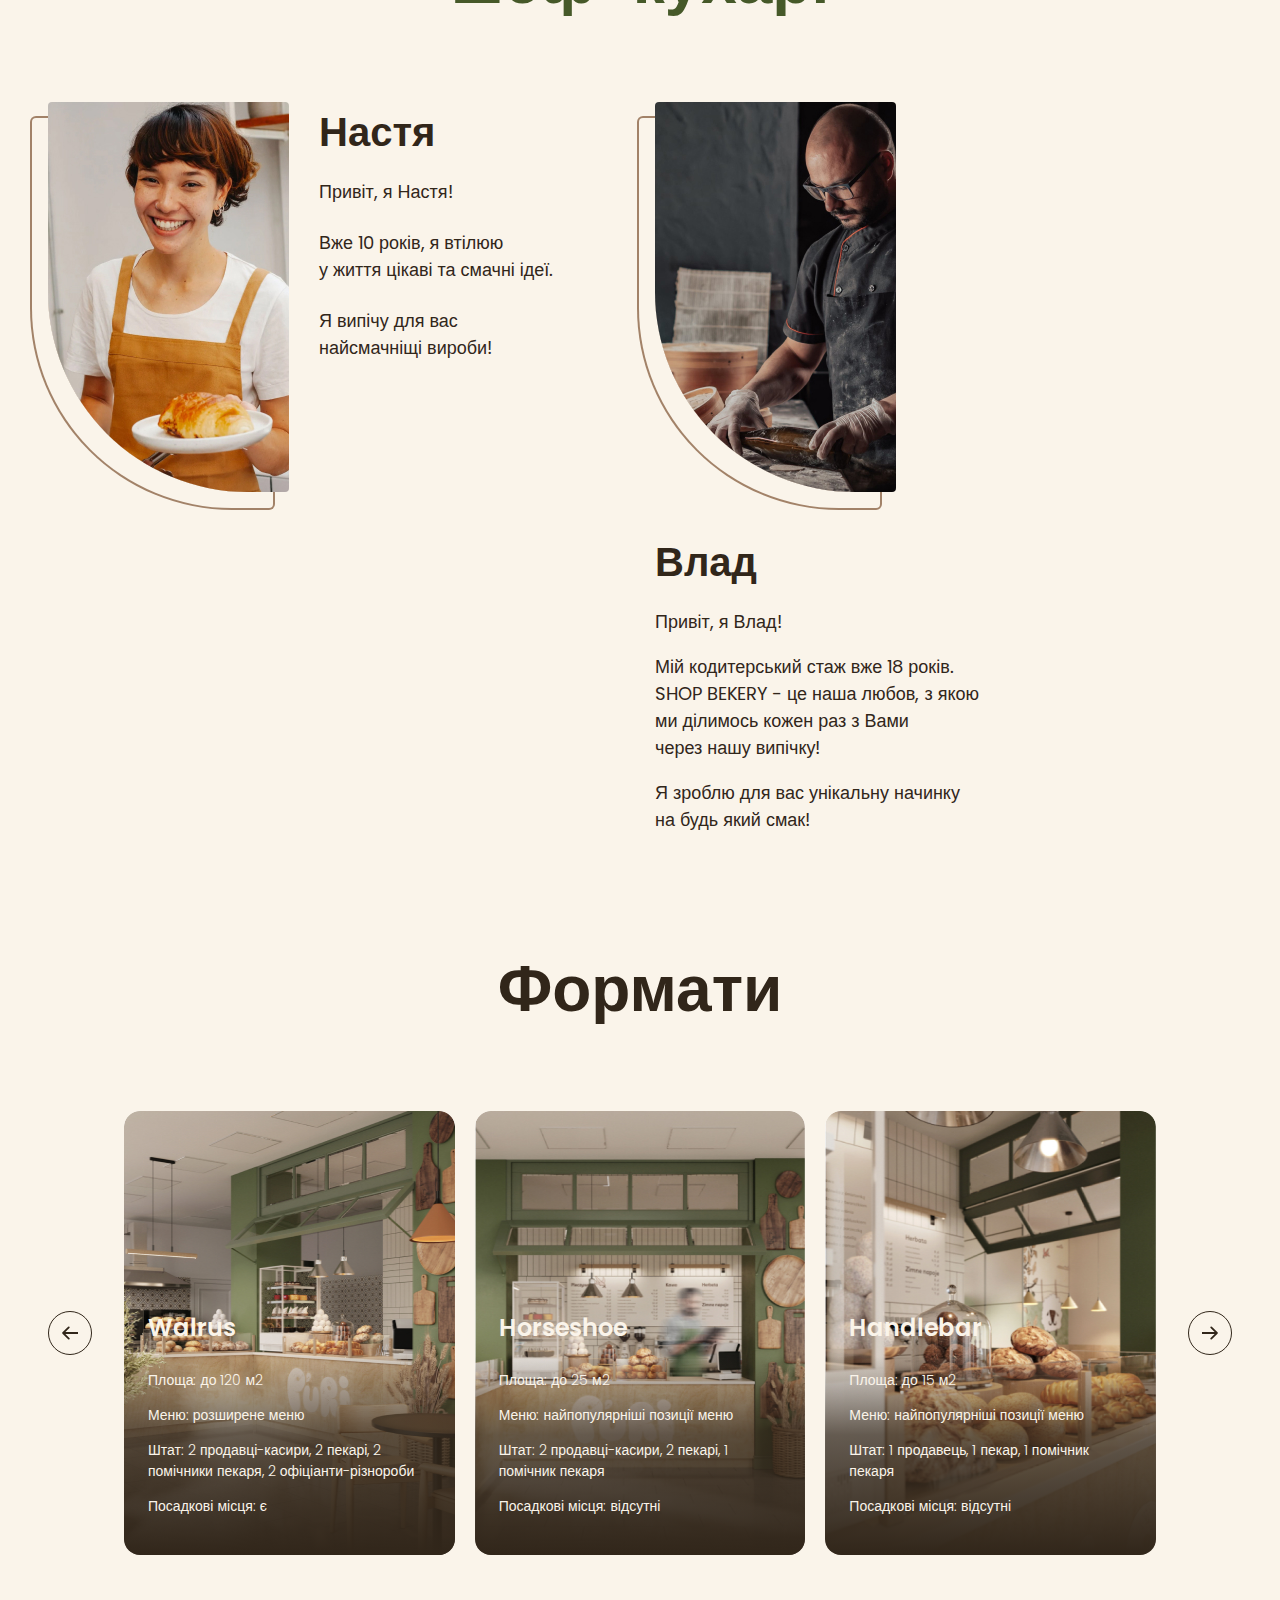
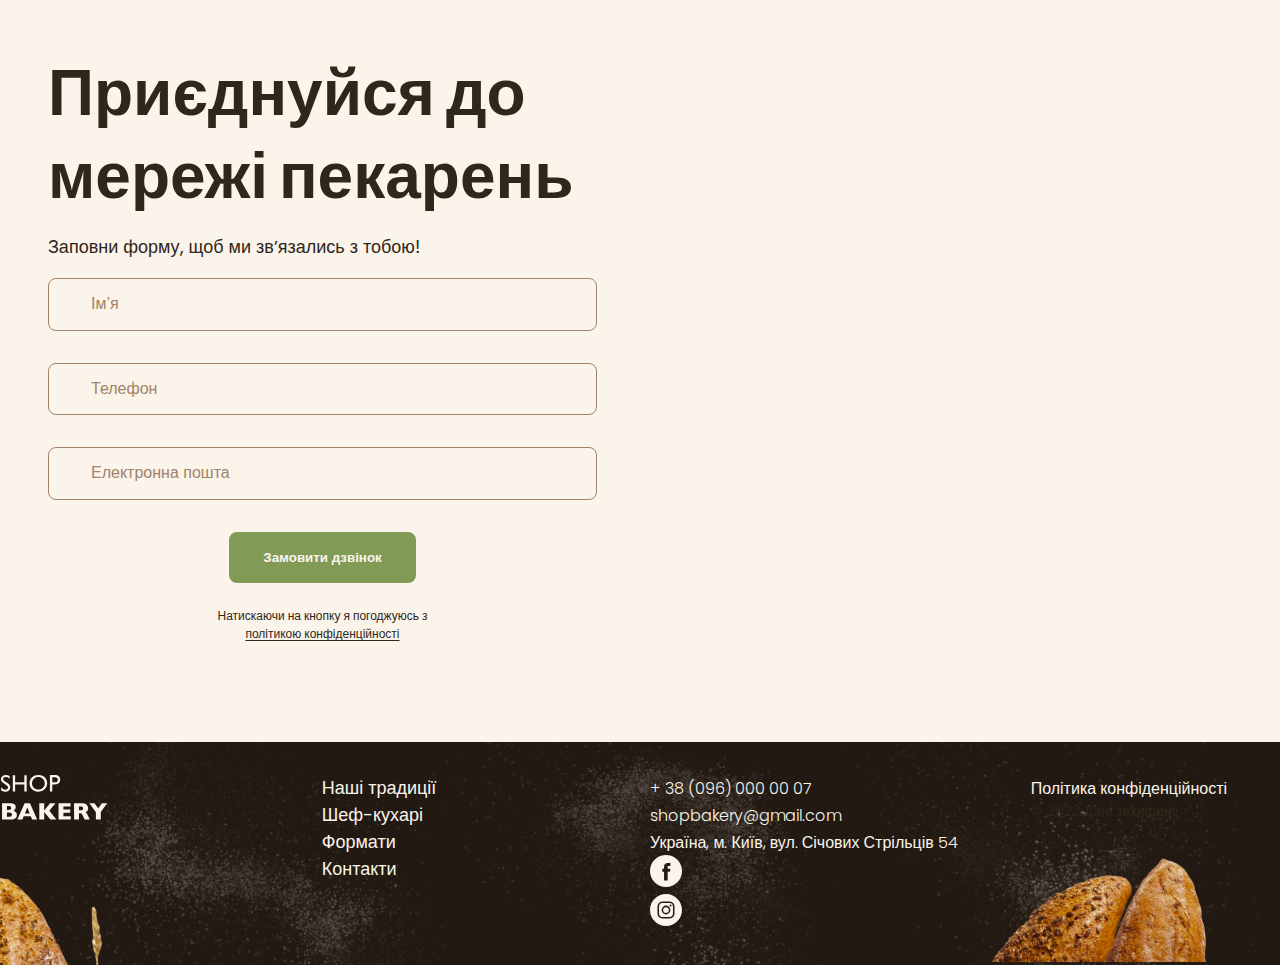
==== commit 01eb2d12: "mod 16" ====
--- a/index.html
+++ b/index.html
@@ -13,7 +13,7 @@
       rel="stylesheet"
     />
     <!-- styles -->
-    <link rel="stylesheet" href="./css/styles.css" />
+    <link rel="stylesheet" href="./scss/main.min.css" />
   </head>
   <body>
     <header class="header">
@@ -159,6 +159,11 @@
             <ul class="formats-list">
               <li class="formats-item">
                 <article class="format-card">
+                  <img
+                    class="format-image"
+                    src="./images/walrus-format.jpg"
+                    alt="Walrus format"
+                  />
                   <h3 class="format-title" lang="en">Walrus</h3>
                   <div class="format-text">
                     <p>Площа: до 120 м2</p>
@@ -173,6 +178,11 @@
               </li>
               <li class="formats-item">
                 <article class="format-card">
+                  <img
+                    class="format-image"
+                    src="./images/horseshoe-format.jpg"
+                    alt="Horseshoe format"
+                  />
                   <h3 class="format-title" lang="en">Horseshoe</h3>
                   <div class="format-text">
                     <p>Площа: до 25 м2</p>
@@ -184,6 +194,11 @@
               </li>
               <li class="formats-item">
                 <article class="format-card">
+                  <img
+                    class="format-image"
+                    src="./images/handlebar-format.jpg"
+                    alt="Handlebar format"
+                  />
                   <h3 class="format-title" lang="en">Handlebar</h3>
                   <div class="format-text">
                     <p>Площа: до 15 м2</p>
@@ -337,13 +352,13 @@
       </div>
     </footer>
 
-    <div class="backdrop">
+    <div class="backdrop is-hidden">
       <!-- is-hidden -->
       <div class="modal">
         <button class="modal-btn-close" type="button">Close</button>
         <h2>Замовити дзвінок</h2>
         <p>Залишіть заявку та наш спеціаліст зв'яжеться з Вами!</p>
-        <form name="modal-form" autocomplete="off" novalidate>
+        <form name="modal-form" autocomplete="off">
           <div class="form-field">
             <label class="form-label visually-hidden" for="user-name"
               >Ім’я</label
@@ -354,6 +369,7 @@
               name="user-name"
               id="user-name"
               placeholder="Ім’я"
+              required
             />
           </div>
 
@@ -367,6 +383,7 @@
               name="user-tel"
               id="user-tel"
               placeholder="Телефон"
+              pattern="^\+[0-9]{12}"
             />
           </div>
 
@@ -378,10 +395,22 @@
               class="form-input"
               type="email"
               name="user-email"
-              id="user-tel"
+              id="user-email"
               placeholder="Електронна пошта"
             />
           </div>
+
+          <!-- <div class="checkbox">
+            <input
+              class="checkbox-input visually-hidden"
+              type="checkbox"
+              id="terms-conditions"
+              name="terms-conditions"
+            />
+            <label class="checkbox-label" for="terms-conditions"
+              >Я точно погоджуюсь із політикою конфіденційності</label
+            >
+          </div> -->
 
           <button class="form-button button" type="submit">
             Замовити дзвінок
--- a/scss/main.min.css
+++ b/scss/main.min.css
@@ -0,0 +1 @@
+@font-face{font-display:swap;font-family:"Poppins";font-weight:300;src:url("../fonts/poppins-v20-latin-300.woff2") format("woff2")}@font-face{font-display:swap;font-family:"Poppins";font-weight:400;src:url("../fonts/poppins-v20-latin-regular.woff2") format("woff2")}@font-face{font-display:swap;font-family:"Poppins";font-weight:600;src:url("../fonts/poppins-v20-latin-600.woff2") format("woff2")}@font-face{font-display:swap;font-family:"Poppins";font-weight:900;src:url("../fonts/poppins-v20-latin-900.woff2") format("woff2")}:root{--color-primary-dark: #31261a;--color-primary-light: #faf4ea;--color-secondary-dark: #a28268;--color-brand-dark: #465929;--color-brand-normal: #819b57;--color-brand-light: #cfcfbc}*,*::before,*::after{-webkit-box-sizing:border-box;box-sizing:border-box}body{color:var(--color-primary-dark);background-color:var(--color-primary-light);font-family:"Poppins",sans-serif;font-size:18px;font-weight:400;line-height:1.5;margin:0}h1,h2,h3,h4,h5,h6,p{margin-top:0}a{display:inline-block}address{font-style:normal}ul{margin:0;padding:0;list-style-type:none}.visually-hidden{position:absolute;left:-10000px;top:auto;width:1px;height:1px;overflow:hidden}.button{padding:16px 32px;color:var(--color-primary-light);font-weight:600;background-color:var(--color-brand-normal);border:2px solid var(--color-brand-normal);border-radius:8px;cursor:pointer}.button:hover{color:var(--color-brand-dark);background-color:rgba(0,0,0,0)}.header{position:absolute;top:0;left:0;width:100%;padding:32px}.header-container{display:-webkit-box;display:-ms-flexbox;display:flex;-webkit-box-align:center;-ms-flex-align:center;align-items:center;gap:40px}.header-nav{display:-webkit-box;display:-ms-flexbox;display:flex;-webkit-box-align:center;-ms-flex-align:center;align-items:center;-webkit-box-flex:1;-ms-flex-positive:1;flex-grow:1;gap:40px}.header-menu{display:-webkit-box;display:-ms-flexbox;display:flex;gap:64px;-webkit-box-flex:1;-ms-flex-positive:1;flex-grow:1;-webkit-box-pack:center;-ms-flex-pack:center;justify-content:center}.hero-section{padding:272px 0;background-image:linear-gradient(102.76deg, rgba(18, 18, 17, 0.78) 2.03%, rgba(18, 18, 17, 0.6) 58.46%, rgba(18, 18, 17, 0) 90.36%),url("../images/hero-section-background.jpg");background-repeat:no-repeat;background-position:center top;background-size:cover}.hero-title{margin-bottom:0;color:var(--color-primary-light);text-align:center;font-size:128px;font-weight:900}.hero-title .accent{color:var(--color-brand-normal)}.link{color:var(--color-primary-light);text-decoration:none;-webkit-transition:color .3s;transition:color .3s}.link:hover{color:var(--color-brand-normal)}.section{padding:48px}.container{width:100%;max-width:1288px;margin:0 auto}.circle{width:100px;height:100px;background-color:#fff}.circle-big{width:200px;height:200px;background-color:green}.circle{width:100px;height:100px;background-color:#fff}.advantages-section{padding:16px 0;background-color:var(--color-brand-normal)}.advantages-list{display:-webkit-box;display:-ms-flexbox;display:flex;-webkit-box-pack:justify;-ms-flex-pack:justify;justify-content:space-between;gap:40px}.advantages-item{font-size:20px;font-weight:300;color:var(--color-primary-light)}.section-title{font-size:64px;font-weight:900;line-height:1.3}.section-title.centered{text-align:center}.section-title .accent{color:var(--color-brand-dark)}.traditions-section{padding-top:96px}.traditions-container{display:-webkit-box;display:-ms-flexbox;display:flex;-webkit-box-pack:justify;-ms-flex-pack:justify;justify-content:space-between;gap:40px}.traditions-content{min-width:710px}.traditions-title{margin-bottom:42px}.traditions-text .brand{color:var(--color-brand-normal);font-weight:600}.traditions-text .uppercase{text-transform:uppercase}.traditions-text.limited{max-width:340px}.chefs-title{position:relative;margin:0 auto 80px}.chefs-title::before,.chefs-title::after{position:absolute;bottom:24px;display:block;width:352px;border:2px solid var(--color-brand-light);content:""}.chefs-title::before{left:0}.chefs-title::after{right:0}.chefs-list{gap:30px;display:-webkit-box;display:-ms-flexbox;display:flex;gap:40px 30px}.chefs-item{-ms-flex-preferred-size:calc((100% - 30px)/2);flex-basis:calc((100% - 30px)/2)}.chef-card{display:-webkit-box;display:-ms-flexbox;display:flex;-ms-flex-wrap:wrap;flex-wrap:wrap;gap:40px 30px}.chef-photo{border-radius:4px 4px 4px 200px;-webkit-box-shadow:-16px 16px 0 0 var(--color-primary-light),-16px 16px 0 2px var(--color-secondary-dark);box-shadow:-16px 16px 0 0 var(--color-primary-light),-16px 16px 0 2px var(--color-secondary-dark)}.chef-title{margin-bottom:16px;font-size:40px;font-weight:600}.chef-text p{margin-bottom:24px}.chef-text p:last-child{margin-bottom:0}.formats-container{display:-webkit-box;display:-ms-flexbox;display:flex;-webkit-box-align:center;-ms-flex-align:center;align-items:center;gap:32px}.formats-list{display:-webkit-box;display:-ms-flexbox;display:flex;-ms-flex-wrap:wrap;flex-wrap:wrap;gap:20px}.formats-item{-ms-flex-preferred-size:calc((100% - 40px)/3);flex-basis:calc((100% - 40px)/3)}.format-card{display:-webkit-box;display:-ms-flexbox;display:flex;-webkit-box-orient:vertical;-webkit-box-direction:normal;-ms-flex-direction:column;flex-direction:column;-webkit-box-pack:end;-ms-flex-pack:end;justify-content:flex-end;position:relative;height:444px;padding:24px;background-image:-webkit-gradient(linear, left top, left bottom, color-stop(55.21%, rgba(49, 38, 26, 0)), color-stop(72.92%, rgba(49, 38, 26, 0.71)), to(var(--color-primary-dark)));background-image:linear-gradient(180deg, rgba(49, 38, 26, 0) 55.21%, rgba(49, 38, 26, 0.71) 72.92%, var(--color-primary-dark) 100%);border-radius:16px;-webkit-transition:-webkit-transform .3s;transition:-webkit-transform .3s;transition:transform .3s;transition:transform .3s, -webkit-transform .3s}.format-card:hover{-webkit-transform:scale(1.05);transform:scale(1.05)}.format-image{position:absolute;top:0;left:0;width:100%;height:100%;z-index:-1;border-radius:16px}.formats-title{margin-bottom:80px}.format-title{font-size:24px;font-weight:600;color:var(--color-primary-light)}.format-text{font-size:14px;font-weight:300;color:var(--color-primary-light)}.carousel-button{display:-webkit-box;display:-ms-flexbox;display:flex;-webkit-box-align:center;-ms-flex-align:center;align-items:center;-webkit-box-pack:center;-ms-flex-pack:center;justify-content:center;-ms-flex-negative:0;flex-shrink:0;width:44px;height:44px;padding:0;fill:var(--color-primary-dark);background-color:rgba(0,0,0,0);border-radius:50%;border:1px solid var(--color-primary-dark);cursor:pointer}.carousel-button:hover{background-color:var(--color-primary-dark);fill:var(--color-primary-light)}.carousel-button.next{-webkit-transform:rotate(180deg);transform:rotate(180deg)}.contact-section{padding-bottom:96px}.contact-container{display:-webkit-box;display:-ms-flexbox;display:flex;gap:32px}.contact-title{margin-bottom:16px}.contact-map{-ms-flex-negative:0;flex-shrink:0;border:0;border-radius:16px}.footer{padding:32px 0;position:relative;background-image:url("../images/footer-background.png");background-color:var(--color-primary-dark);background-repeat:no-repeat;background-size:cover;background-position:center}.footer::before,.footer::after{position:absolute;bottom:0;background-repeat:no-repeat;content:""}.footer::before{width:180px;height:120px;left:0;background-image:url("../images/decor-bread-small.png")}.footer::after{width:380px;height:190px;right:0;background-image:url("../images/decor-bread-large.png")}.footer-container{display:-webkit-box;display:-ms-flexbox;display:flex;gap:20px}.footer-nav,.footer-address{display:-webkit-box;display:-ms-flexbox;display:flex;-ms-flex-preferred-size:50%;flex-basis:50%;gap:20px}.footer-logo,.footer-menu{-webkit-box-flex:1;-ms-flex-positive:1;flex-grow:1}.address-list,.address-info{-webkit-box-flex:1;-ms-flex-positive:1;flex-grow:1}.address-link{color:var(--color-primary-light);font-size:16px;font-weight:300;text-decoration:none}.address-link:hover{color:var(--color-brand-normal)}.address-icon{fill:var(--color-primary-light)}.address-icon:hover{fill:var(--color-brand-normal)}.address-copyright{font-size:14px}.backdrop{position:fixed;top:0;left:0;right:0;bottom:0;display:-webkit-box;display:-ms-flexbox;display:flex;-webkit-box-align:center;-ms-flex-align:center;align-items:center;-webkit-box-pack:center;-ms-flex-pack:center;justify-content:center;padding:20px 0;background-color:rgba(0,0,0,.5);-webkit-transition:opacity .3s,visibility .3s;transition:opacity .3s,visibility .3s}.backdrop.is-hidden{opacity:0;visibility:hidden;pointer-events:none}.modal{position:relative;width:100%;max-width:880px;height:100%;max-height:100%;padding:128px;background-color:var(--color-primary-light);border-radius:32px;overflow-y:auto}.modal-btn-close{position:absolute;top:40px;right:40px}.form-field{position:relative;margin-bottom:32px}.form-label{position:absolute;top:16px;left:42px}.form-input{padding:16px 42px;width:100%;font-size:16px;line-height:1.17;border:1px solid var(--color-secondary-dark);border-radius:8px;background:rgba(0,0,0,0)}.form-input:focus{border-color:var(--color-brand-normal);outline:none}.form-input:disabled{border-color:#d3d3d3}.form-input:disabled::-webkit-input-placeholder{color:#d3d3d3}.form-input:disabled::-moz-placeholder{color:#d3d3d3}.form-input:disabled:-ms-input-placeholder{color:#d3d3d3}.form-input:disabled::-ms-input-placeholder{color:#d3d3d3}.form-input:disabled::placeholder{color:#d3d3d3}.form-input::-webkit-input-placeholder{color:var(--color-secondary-dark);font-size:16px;line-height:1.17}.form-input::-moz-placeholder{color:var(--color-secondary-dark);font-size:16px;line-height:1.17}.form-input:-ms-input-placeholder{color:var(--color-secondary-dark);font-size:16px;line-height:1.17}.form-input::-ms-input-placeholder{color:var(--color-secondary-dark);font-size:16px;line-height:1.17}.form-input::placeholder{color:var(--color-secondary-dark);font-size:16px;line-height:1.17}.form-input:focus::-webkit-input-placeholder{color:var(--color-primary-dark)}.form-input:focus::-moz-placeholder{color:var(--color-primary-dark)}.form-input:focus:-ms-input-placeholder{color:var(--color-primary-dark)}.form-input:focus::-ms-input-placeholder{color:var(--color-primary-dark)}.form-input:focus::placeholder{color:var(--color-primary-dark)}.form-button{display:block;margin:0 auto 24px}.form-terms{margin:0 auto;max-width:220px;font-weight:500;font-size:12px;line-height:1.5;text-align:center}.form-terms-link{color:var(--color-primary-dark);text-underline-offset:2px}/*# sourceMappingURL=main.min.css.map */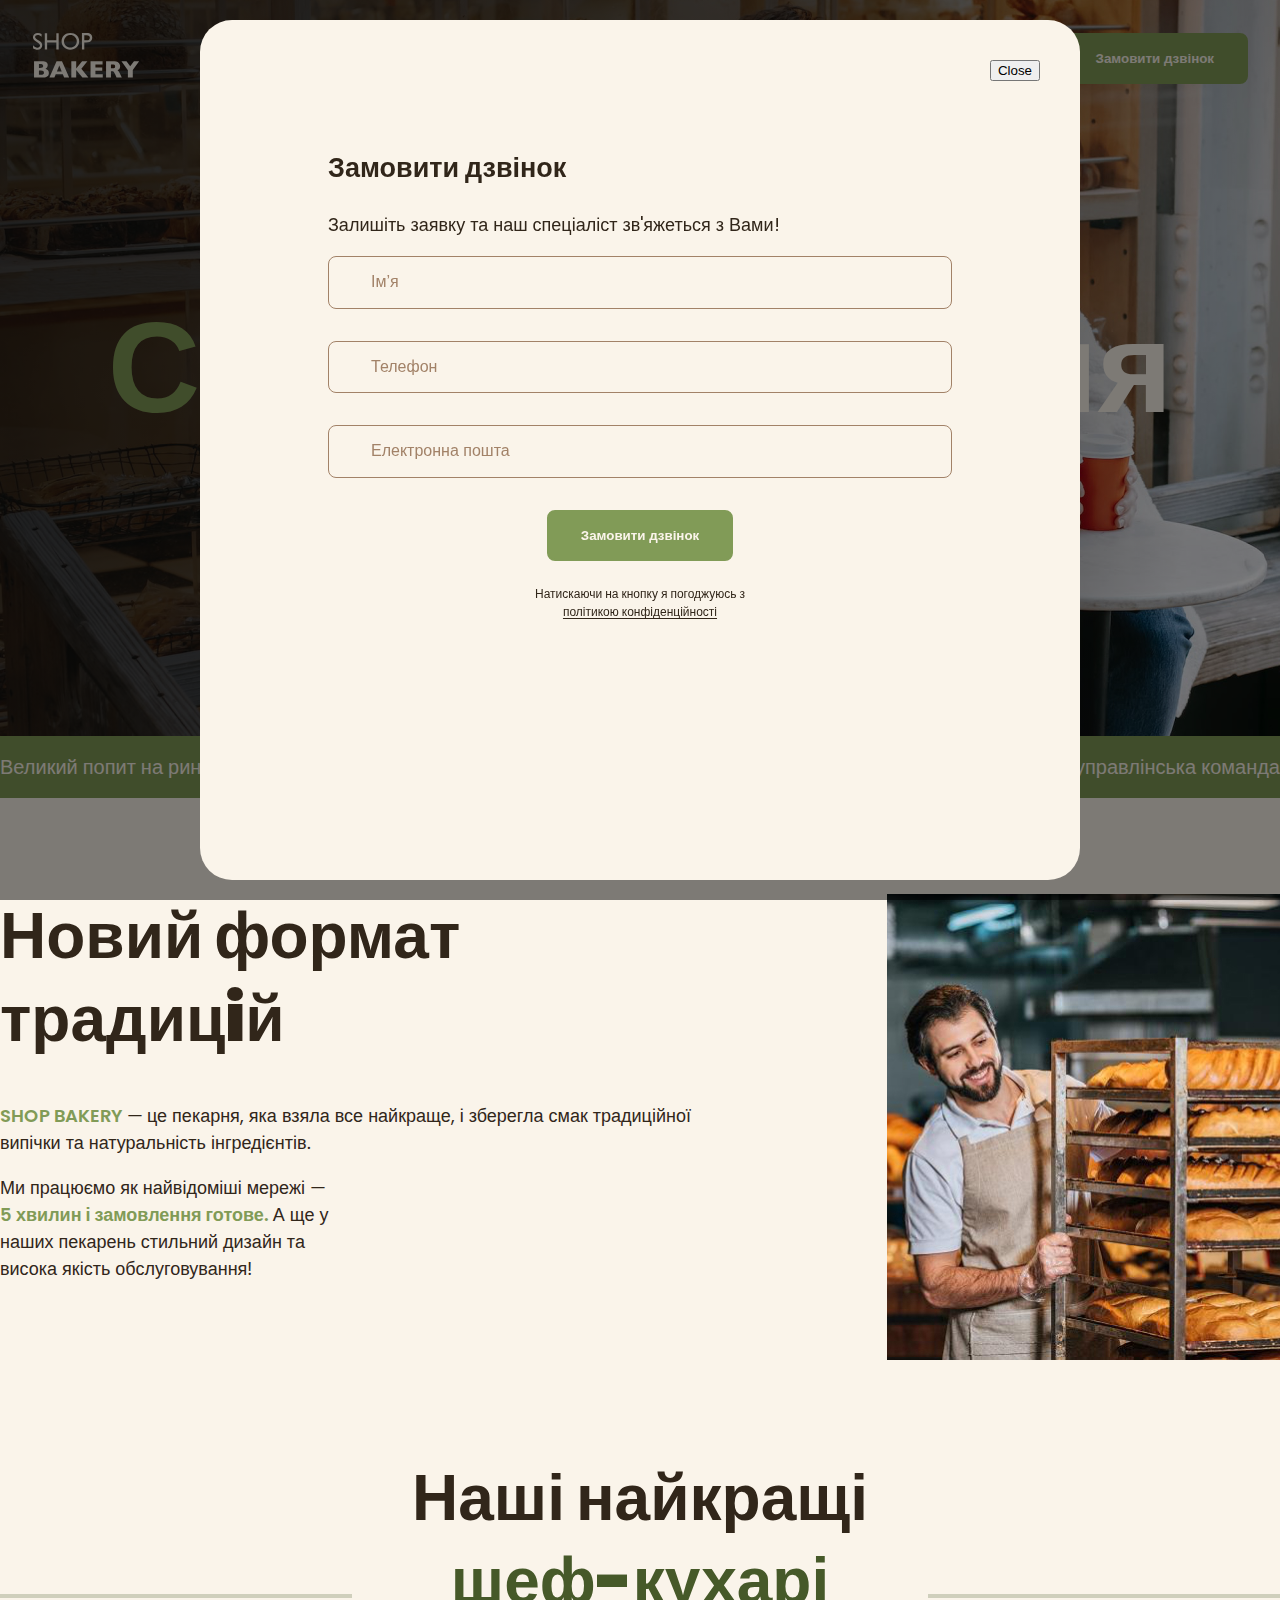
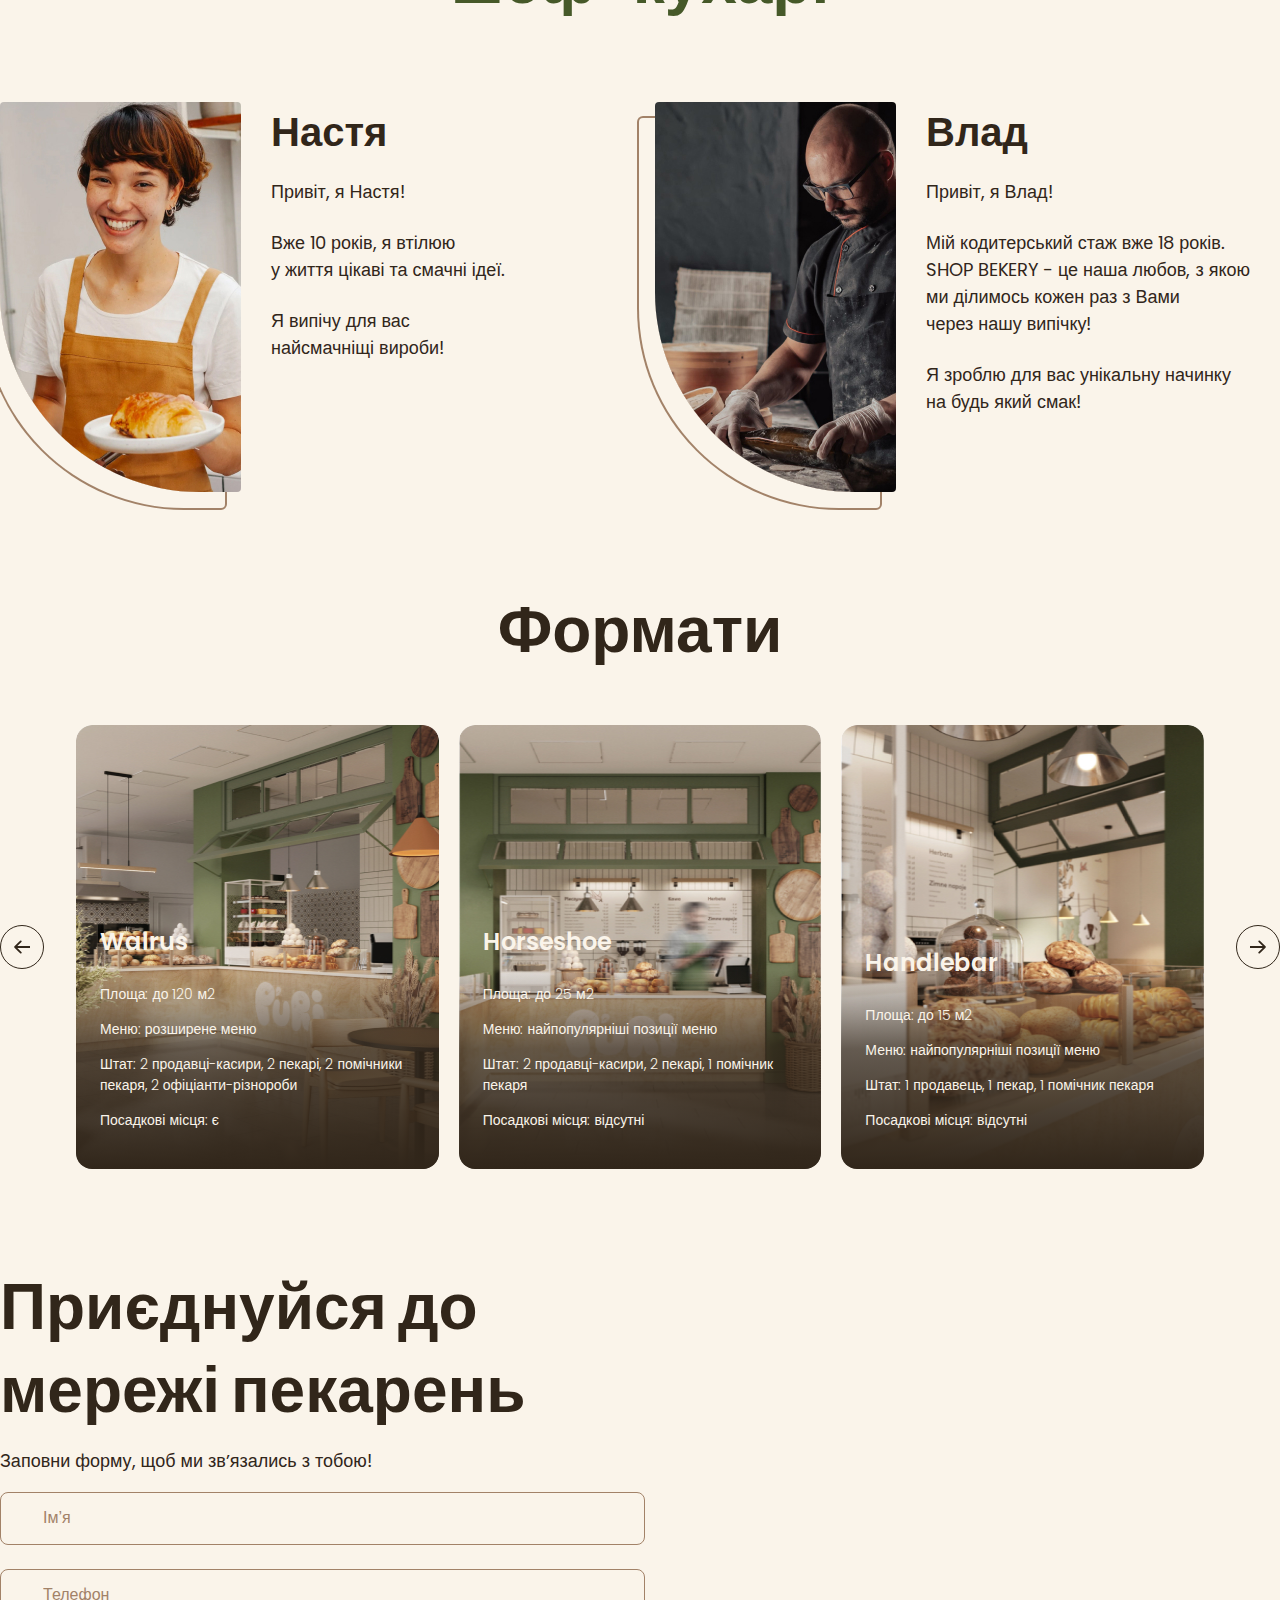
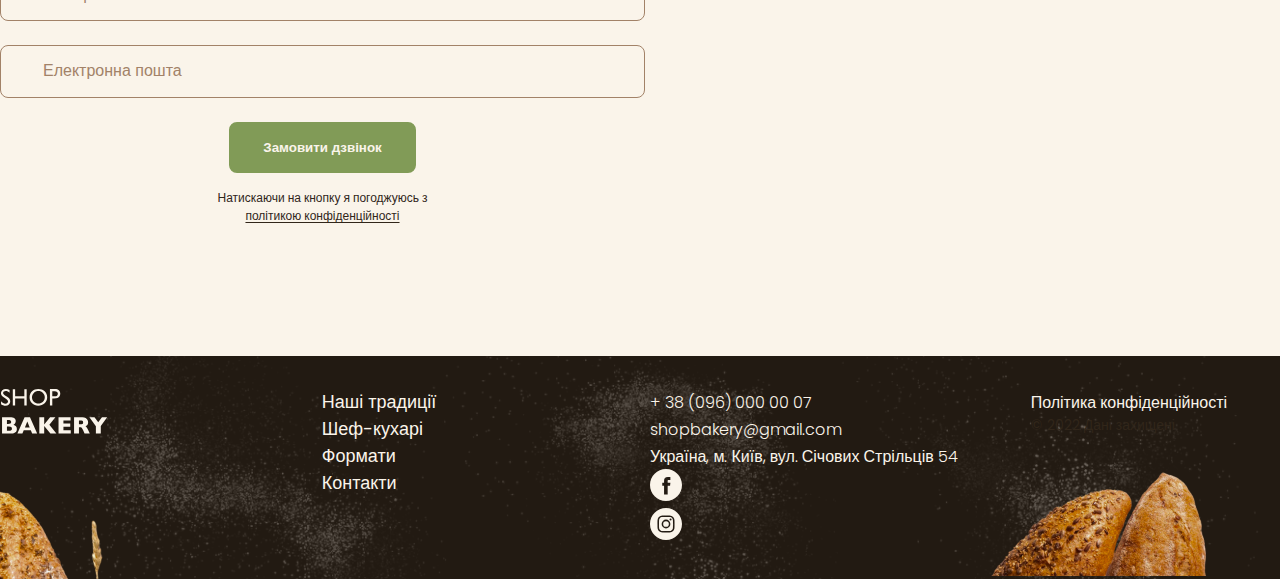
==== commit 27f1dc84: "mod 17" ====
--- a/index.html
+++ b/index.html
@@ -18,8 +18,8 @@
   <body>
     <header class="header">
       <div class="container">
-        <div class="header-container">
-          <nav class="header-nav">
+        <div class="header__container">
+          <nav class="header__nav">
             <a href="/">
               <!-- <img src="./images/logo.svg" alt="Логотип сучасної пекарнi" /> -->
               <svg
@@ -53,37 +53,48 @@
     <main>
       <section class="hero-section">
         <div class="container">
-          <h1 class="hero-title">
-            <span class="accent">Сучасна</span> пекарня
+          <h1 class="hero-section__title">
+            <span class="text-brand">Сучасна</span> пекарня
           </h1>
         </div>
       </section>
       <section class="advantages-section">
         <div class="container">
           <h2 class="visually-hidden">Наші переваги</h2>
-          <ul class="advantages-list">
-            <li class="advantages-item">Великий попит на ринку</li>
-            <li class="advantages-item">Доступні за бюджетом формати</li>
-            <li class="advantages-item">Досвідчена управлінська команда</li>
+          <ul class="advantages-section__list">
+            <li class="advantages-section__item">Великий попит на ринку</li>
+            <li class="advantages-section__item">
+              Доступні за бюджетом формати
+            </li>
+            <li class="advantages-section__item">
+              Досвідчена управлінська команда
+            </li>
           </ul>
         </div>
       </section>
       <section class="traditions-section section" id="traditions-section">
         <div class="container">
-          <div class="traditions-container">
-            <div class="traditions-content">
-              <h2 class="traditions-title section-title">
+          <div class="traditions-section__container">
+            <div class="traditions-section__content">
+              <h2 class="traditions-section__title section__title">
                 Новий формат традицiй
               </h2>
-              <p class="traditions-text">
-                <span class="brand uppercase">shop bakery</span> — це пекарня,
-                яка взяла все найкраще, і зберегла смак традиційної випічки та
-                натуральність інгредієнтів.
+              <p>
+                <span class="text-brand text-bold text-uppercase"
+                  >shop bakery</span
+                >
+                — це пекарня, яка взяла все найкраще, і зберегла смак
+                традиційної випічки та натуральність інгредієнтів.
               </p>
-              <p class="traditions-text limited">
+              <p
+                class="traditions-section__text traditions-section__text--limited"
+              >
                 Ми працюємо як найвідоміші мережі —
-                <span class="brand">5 хвилин і замовлення готове.</span> А ще у
-                наших пекарень стильний дизайн та висока якість обслуговування!
+                <span class="text-brand text-bold"
+                  >5 хвилин і замовлення готове.</span
+                >
+                А ще у наших пекарень стильний дизайн та висока якість
+                обслуговування!
               </p>
             </div>
             <img
@@ -93,52 +104,52 @@
           </div>
         </div>
       </section>
-      <section class="section" id="chefs-section">
-        <div class="container">
-          <h2 class="chefs-title section-title centered">
+      <section class="chefs-section section" id="chefs-section">
+        <div class="container">
+          <h2
+            class="chefs-section__title section__title section__title--centered"
+          >
             Наші найкращі <br />
-            <span class="accent">шеф-кухарі</span>
+            <span class="text-brand-dark">шеф-кухарі</span>
           </h2>
-          <ul class="chefs-list">
-            <li class="chefs-item">
+          <ul class="chefs-section__list">
+            <li class="chefs-section__item">
               <article class="chef-card">
                 <img
-                  class="chef-photo"
+                  class="chef-card__photo"
                   src="./images/nastya-chef.jpg"
                   alt="Nastya chef"
                 />
                 <div>
-                  <h3 class="chef-title">Настя</h3>
-                  <div class="chef-text">
-                    <p>Привіт, я Настя!</p>
-                    <p>
-                      Вже 10 років, я втілюю <br />
-                      у життя цікаві та смачні ідеї.
-                    </p>
-                    <p>
-                      Я випічу для вас <br />
-                      найсмачніщі вироби!
-                    </p>
-                  </div>
+                  <h3 class="chef-card__title">Настя</h3>
+                  <p class="chef-card__text">Привіт, я Настя!</p>
+                  <p class="chef-card__text">
+                    Вже 10 років, я втілюю <br />
+                    у життя цікаві та смачні ідеї.
+                  </p>
+                  <p class="chef-card__text">
+                    Я випічу для вас <br />
+                    найсмачніщі вироби!
+                  </p>
                 </div>
               </article>
             </li>
-            <li class="chefs-item">
+            <li class="chefs-section__item">
               <article class="chef-card">
                 <img
-                  class="chef-photo"
+                  class="chef-card__photo"
                   src="./images/vlad-chef.jpg"
                   alt="Vlad chef"
                 />
                 <div>
-                  <h3 class="chef-title">Влад</h3>
-                  <p class="chef-text">Привіт, я Влад!</p>
-                  <p class="chef-text">
+                  <h3 class="chef-card__title">Влад</h3>
+                  <p class="chef-card__text">Привіт, я Влад!</p>
+                  <p class="chef-card__text">
                     Мій кодитерський стаж вже 18 років. <br />
                     SHOP BEKERY - це наша любов, з якою <br />
                     ми ділимось кожен раз з Вами<br />через нашу випічку!
                   </p>
-                  <p class="chef-text">
+                  <p class="chef-card__text">
                     Я зроблю для вас унікальну начинку<br />на будь який смак!
                   </p>
                 </div>
@@ -147,25 +158,29 @@
           </ul>
         </div>
       </section>
-      <section class="section" id="formats-section">
-        <div class="container">
-          <h2 class="formats-title section-title centered">Формати</h2>
-          <div class="formats-container">
+      <section class="formats-section section" id="formats-section">
+        <div class="container">
+          <h2
+            class="formats-section__title section__title section__title--centered"
+          >
+            Формати
+          </h2>
+          <div class="formats-section__container">
             <button class="carousel-button" type="button">
               <svg width="16" height="16">
                 <use href="./images/icons.svg#icon-arrow"></use>
               </svg>
             </button>
-            <ul class="formats-list">
-              <li class="formats-item">
+            <ul class="formats-section__list">
+              <li class="formats-section__item">
                 <article class="format-card">
                   <img
-                    class="format-image"
+                    class="format-card__image"
                     src="./images/walrus-format.jpg"
                     alt="Walrus format"
                   />
-                  <h3 class="format-title" lang="en">Walrus</h3>
-                  <div class="format-text">
+                  <h3 class="format-card__title" lang="en">Walrus</h3>
+                  <div class="format-card__text">
                     <p>Площа: до 120 м2</p>
                     <p>Меню: розширене меню</p>
                     <p>
@@ -176,15 +191,15 @@
                   </div>
                 </article>
               </li>
-              <li class="formats-item">
+              <li class="formats-section__item">
                 <article class="format-card">
                   <img
-                    class="format-image"
+                    class="format-card__image"
                     src="./images/horseshoe-format.jpg"
                     alt="Horseshoe format"
                   />
-                  <h3 class="format-title" lang="en">Horseshoe</h3>
-                  <div class="format-text">
+                  <h3 class="format-card__title" lang="en">Horseshoe</h3>
+                  <div class="format-card__text">
                     <p>Площа: до 25 м2</p>
                     <p>Меню: найпопулярніші позиції меню</p>
                     <p>Штат: 2 продавці-касири, 2 пекарі, 1 помічник пекаря</p>
@@ -192,15 +207,15 @@
                   </div>
                 </article>
               </li>
-              <li class="formats-item">
+              <li class="formats-section__item">
                 <article class="format-card">
                   <img
-                    class="format-image"
+                    class="format-card__image"
                     src="./images/handlebar-format.jpg"
                     alt="Handlebar format"
                   />
-                  <h3 class="format-title" lang="en">Handlebar</h3>
-                  <div class="format-text">
+                  <h3 class="format-card__title" lang="en">Handlebar</h3>
+                  <div class="format-card__text">
                     <p>Площа: до 15 м2</p>
                     <p>Меню: найпопулярніші позиції меню</p>
                     <p>Штат: 1 продавець, 1 пекар, 1 помічник пекаря</p>
@@ -219,19 +234,19 @@
       </section>
       <section class="contact-section section" id="contact-section">
         <div class="container">
-          <div class="contact-container">
-            <div class="contact-form">
-              <h2 class="contact-title section-title">
+          <div class="contact-section__container">
+            <div class="contact-section__form">
+              <h2 class="contact-section__title section__title">
                 Приєднуйся до мережі пекарень
               </h2>
               <p>Заповни форму, щоб ми звʼязались з тобою!</p>
               <form name="contact-form" autocomplete="off">
-                <div class="form-field">
-                  <label class="form-label visually-hidden" for="user-name"
+                <div class="contact-section__form-field input">
+                  <label class="input__label visually-hidden" for="user-name"
                     >Ім’я</label
                   >
                   <input
-                    class="form-input"
+                    class="input__control"
                     type="text"
                     name="user-name"
                     id="user-name"
@@ -239,12 +254,12 @@
                   />
                 </div>
 
-                <div class="form-field">
-                  <label class="form-label visually-hidden" for="user-tel"
+                <div class="contact-section__form-field input">
+                  <label class="input__label visually-hidden" for="user-tel"
                     >Телефон</label
                   >
                   <input
-                    class="form-input"
+                    class="input__control"
                     type="tel"
                     name="user-tel"
                     id="user-tel"
@@ -252,12 +267,12 @@
                   />
                 </div>
 
-                <div class="form-field">
-                  <label class="form-label visually-hidden" for="user-email">
+                <div class="contact-section__form-field input">
+                  <label class="input__label visually-hidden" for="user-email">
                     Електронна пошта</label
                   >
                   <input
-                    class="form-input"
+                    class="input__control"
                     type="email"
                     name="user-email"
                     id="user-tel"
@@ -265,19 +280,19 @@
                   />
                 </div>
 
-                <button class="form-button button" type="submit">
+                <button class="contact-section__button button" type="submit">
                   Замовити дзвінок
                 </button>
                 <p class="form-terms">
                   Натискаючи на кнопку я погоджуюсь з
-                  <a class="form-terms-link" href="#"
+                  <a class="form-terms__link" href="#"
                     >політикою конфіденційності</a
                   >
                 </p>
               </form>
             </div>
             <iframe
-              class="contact-map"
+              class="contact-section__map"
               src="https://www.google.com/maps/embed?pb=!1m18!1m12!1m3!1d1510.3898116630926!2d30.48966764676331!3d50.45669384582274!2m3!1f0!2f0!3f0!3m2!1i1024!2i768!4f13.1!3m3!1m2!1s0x40d4ce637bfe1717%3A0x5370c2254ad1b952!2z0YPQuy4g0KHQtdGH0LXQstGL0YUg0KHRgtGA0LXQu9GM0YbQvtCyLCA1NCwg0JrQuNC10LIsIDAyMDAw!5e0!3m2!1sru!2sua!4v1701797235038!5m2!1sru!2sua"
               width="603"
               height="595"
@@ -352,19 +367,21 @@
       </div>
     </footer>
 
-    <div class="backdrop is-hidden">
+    <div class="backdrop">
       <!-- is-hidden -->
       <div class="modal">
-        <button class="modal-btn-close" type="button">Close</button>
+        <button class="modal__btn-close modal-btn-close" type="button">
+          Close
+        </button>
         <h2>Замовити дзвінок</h2>
         <p>Залишіть заявку та наш спеціаліст зв'яжеться з Вами!</p>
         <form name="modal-form" autocomplete="off">
-          <div class="form-field">
+          <div class="modal__form-field input">
             <label class="form-label visually-hidden" for="user-name"
               >Ім’я</label
             >
             <input
-              class="form-input"
+              class="input__control"
               type="text"
               name="user-name"
               id="user-name"
@@ -373,12 +390,12 @@
             />
           </div>
 
-          <div class="form-field">
-            <label class="form-label visually-hidden" for="user-tel"
+          <div class="modal__form-field input">
+            <label class="input__label visually-hidden" for="user-tel"
               >Телефон</label
             >
             <input
-              class="form-input"
+              class="input__control"
               type="tel"
               name="user-tel"
               id="user-tel"
@@ -387,12 +404,12 @@
             />
           </div>
 
-          <div class="form-field">
-            <label class="form-label visually-hidden" for="user-email">
+          <div class="modal__form-field input">
+            <label class="input__label visually-hidden" for="user-email">
               Електронна пошта</label
             >
             <input
-              class="form-input"
+              class="input__control"
               type="email"
               name="user-email"
               id="user-email"
@@ -412,12 +429,12 @@
             >
           </div> -->
 
-          <button class="form-button button" type="submit">
+          <button class="modal__button button" type="submit">
             Замовити дзвінок
           </button>
           <p class="form-terms">
             Натискаючи на кнопку я погоджуюсь з
-            <a class="form-terms-link" href="#">політикою конфіденційності</a>
+            <a class="form-terms__link" href="#">політикою конфіденційності</a>
           </p>
         </form>
       </div>
--- a/scss/main.min.css
+++ b/scss/main.min.css
@@ -1 +1 @@
-@font-face{font-display:swap;font-family:"Poppins";font-weight:300;src:url("../fonts/poppins-v20-latin-300.woff2") format("woff2")}@font-face{font-display:swap;font-family:"Poppins";font-weight:400;src:url("../fonts/poppins-v20-latin-regular.woff2") format("woff2")}@font-face{font-display:swap;font-family:"Poppins";font-weight:600;src:url("../fonts/poppins-v20-latin-600.woff2") format("woff2")}@font-face{font-display:swap;font-family:"Poppins";font-weight:900;src:url("../fonts/poppins-v20-latin-900.woff2") format("woff2")}:root{--color-primary-dark: #31261a;--color-primary-light: #faf4ea;--color-secondary-dark: #a28268;--color-brand-dark: #465929;--color-brand-normal: #819b57;--color-brand-light: #cfcfbc}*,*::before,*::after{-webkit-box-sizing:border-box;box-sizing:border-box}body{color:var(--color-primary-dark);background-color:var(--color-primary-light);font-family:"Poppins",sans-serif;font-size:18px;font-weight:400;line-height:1.5;margin:0}h1,h2,h3,h4,h5,h6,p{margin-top:0}a{display:inline-block}address{font-style:normal}ul{margin:0;padding:0;list-style-type:none}.visually-hidden{position:absolute;left:-10000px;top:auto;width:1px;height:1px;overflow:hidden}.button{padding:16px 32px;color:var(--color-primary-light);font-weight:600;background-color:var(--color-brand-normal);border:2px solid var(--color-brand-normal);border-radius:8px;cursor:pointer}.button:hover{color:var(--color-brand-dark);background-color:rgba(0,0,0,0)}.header{position:absolute;top:0;left:0;width:100%;padding:32px}.header-container{display:-webkit-box;display:-ms-flexbox;display:flex;-webkit-box-align:center;-ms-flex-align:center;align-items:center;gap:40px}.header-nav{display:-webkit-box;display:-ms-flexbox;display:flex;-webkit-box-align:center;-ms-flex-align:center;align-items:center;-webkit-box-flex:1;-ms-flex-positive:1;flex-grow:1;gap:40px}.header-menu{display:-webkit-box;display:-ms-flexbox;display:flex;gap:64px;-webkit-box-flex:1;-ms-flex-positive:1;flex-grow:1;-webkit-box-pack:center;-ms-flex-pack:center;justify-content:center}.hero-section{padding:272px 0;background-image:linear-gradient(102.76deg, rgba(18, 18, 17, 0.78) 2.03%, rgba(18, 18, 17, 0.6) 58.46%, rgba(18, 18, 17, 0) 90.36%),url("../images/hero-section-background.jpg");background-repeat:no-repeat;background-position:center top;background-size:cover}.hero-title{margin-bottom:0;color:var(--color-primary-light);text-align:center;font-size:128px;font-weight:900}.hero-title .accent{color:var(--color-brand-normal)}.link{color:var(--color-primary-light);text-decoration:none;-webkit-transition:color .3s;transition:color .3s}.link:hover{color:var(--color-brand-normal)}.section{padding:48px}.container{width:100%;max-width:1288px;margin:0 auto}.circle{width:100px;height:100px;background-color:#fff}.circle-big{width:200px;height:200px;background-color:green}.circle{width:100px;height:100px;background-color:#fff}.advantages-section{padding:16px 0;background-color:var(--color-brand-normal)}.advantages-list{display:-webkit-box;display:-ms-flexbox;display:flex;-webkit-box-pack:justify;-ms-flex-pack:justify;justify-content:space-between;gap:40px}.advantages-item{font-size:20px;font-weight:300;color:var(--color-primary-light)}.section-title{font-size:64px;font-weight:900;line-height:1.3}.section-title.centered{text-align:center}.section-title .accent{color:var(--color-brand-dark)}.traditions-section{padding-top:96px}.traditions-container{display:-webkit-box;display:-ms-flexbox;display:flex;-webkit-box-pack:justify;-ms-flex-pack:justify;justify-content:space-between;gap:40px}.traditions-content{min-width:710px}.traditions-title{margin-bottom:42px}.traditions-text .brand{color:var(--color-brand-normal);font-weight:600}.traditions-text .uppercase{text-transform:uppercase}.traditions-text.limited{max-width:340px}.chefs-title{position:relative;margin:0 auto 80px}.chefs-title::before,.chefs-title::after{position:absolute;bottom:24px;display:block;width:352px;border:2px solid var(--color-brand-light);content:""}.chefs-title::before{left:0}.chefs-title::after{right:0}.chefs-list{gap:30px;display:-webkit-box;display:-ms-flexbox;display:flex;gap:40px 30px}.chefs-item{-ms-flex-preferred-size:calc((100% - 30px)/2);flex-basis:calc((100% - 30px)/2)}.chef-card{display:-webkit-box;display:-ms-flexbox;display:flex;-ms-flex-wrap:wrap;flex-wrap:wrap;gap:40px 30px}.chef-photo{border-radius:4px 4px 4px 200px;-webkit-box-shadow:-16px 16px 0 0 var(--color-primary-light),-16px 16px 0 2px var(--color-secondary-dark);box-shadow:-16px 16px 0 0 var(--color-primary-light),-16px 16px 0 2px var(--color-secondary-dark)}.chef-title{margin-bottom:16px;font-size:40px;font-weight:600}.chef-text p{margin-bottom:24px}.chef-text p:last-child{margin-bottom:0}.formats-container{display:-webkit-box;display:-ms-flexbox;display:flex;-webkit-box-align:center;-ms-flex-align:center;align-items:center;gap:32px}.formats-list{display:-webkit-box;display:-ms-flexbox;display:flex;-ms-flex-wrap:wrap;flex-wrap:wrap;gap:20px}.formats-item{-ms-flex-preferred-size:calc((100% - 40px)/3);flex-basis:calc((100% - 40px)/3)}.format-card{display:-webkit-box;display:-ms-flexbox;display:flex;-webkit-box-orient:vertical;-webkit-box-direction:normal;-ms-flex-direction:column;flex-direction:column;-webkit-box-pack:end;-ms-flex-pack:end;justify-content:flex-end;position:relative;height:444px;padding:24px;background-image:-webkit-gradient(linear, left top, left bottom, color-stop(55.21%, rgba(49, 38, 26, 0)), color-stop(72.92%, rgba(49, 38, 26, 0.71)), to(var(--color-primary-dark)));background-image:linear-gradient(180deg, rgba(49, 38, 26, 0) 55.21%, rgba(49, 38, 26, 0.71) 72.92%, var(--color-primary-dark) 100%);border-radius:16px;-webkit-transition:-webkit-transform .3s;transition:-webkit-transform .3s;transition:transform .3s;transition:transform .3s, -webkit-transform .3s}.format-card:hover{-webkit-transform:scale(1.05);transform:scale(1.05)}.format-image{position:absolute;top:0;left:0;width:100%;height:100%;z-index:-1;border-radius:16px}.formats-title{margin-bottom:80px}.format-title{font-size:24px;font-weight:600;color:var(--color-primary-light)}.format-text{font-size:14px;font-weight:300;color:var(--color-primary-light)}.carousel-button{display:-webkit-box;display:-ms-flexbox;display:flex;-webkit-box-align:center;-ms-flex-align:center;align-items:center;-webkit-box-pack:center;-ms-flex-pack:center;justify-content:center;-ms-flex-negative:0;flex-shrink:0;width:44px;height:44px;padding:0;fill:var(--color-primary-dark);background-color:rgba(0,0,0,0);border-radius:50%;border:1px solid var(--color-primary-dark);cursor:pointer}.carousel-button:hover{background-color:var(--color-primary-dark);fill:var(--color-primary-light)}.carousel-button.next{-webkit-transform:rotate(180deg);transform:rotate(180deg)}.contact-section{padding-bottom:96px}.contact-container{display:-webkit-box;display:-ms-flexbox;display:flex;gap:32px}.contact-title{margin-bottom:16px}.contact-map{-ms-flex-negative:0;flex-shrink:0;border:0;border-radius:16px}.footer{padding:32px 0;position:relative;background-image:url("../images/footer-background.png");background-color:var(--color-primary-dark);background-repeat:no-repeat;background-size:cover;background-position:center}.footer::before,.footer::after{position:absolute;bottom:0;background-repeat:no-repeat;content:""}.footer::before{width:180px;height:120px;left:0;background-image:url("../images/decor-bread-small.png")}.footer::after{width:380px;height:190px;right:0;background-image:url("../images/decor-bread-large.png")}.footer-container{display:-webkit-box;display:-ms-flexbox;display:flex;gap:20px}.footer-nav,.footer-address{display:-webkit-box;display:-ms-flexbox;display:flex;-ms-flex-preferred-size:50%;flex-basis:50%;gap:20px}.footer-logo,.footer-menu{-webkit-box-flex:1;-ms-flex-positive:1;flex-grow:1}.address-list,.address-info{-webkit-box-flex:1;-ms-flex-positive:1;flex-grow:1}.address-link{color:var(--color-primary-light);font-size:16px;font-weight:300;text-decoration:none}.address-link:hover{color:var(--color-brand-normal)}.address-icon{fill:var(--color-primary-light)}.address-icon:hover{fill:var(--color-brand-normal)}.address-copyright{font-size:14px}.backdrop{position:fixed;top:0;left:0;right:0;bottom:0;display:-webkit-box;display:-ms-flexbox;display:flex;-webkit-box-align:center;-ms-flex-align:center;align-items:center;-webkit-box-pack:center;-ms-flex-pack:center;justify-content:center;padding:20px 0;background-color:rgba(0,0,0,.5);-webkit-transition:opacity .3s,visibility .3s;transition:opacity .3s,visibility .3s}.backdrop.is-hidden{opacity:0;visibility:hidden;pointer-events:none}.modal{position:relative;width:100%;max-width:880px;height:100%;max-height:100%;padding:128px;background-color:var(--color-primary-light);border-radius:32px;overflow-y:auto}.modal-btn-close{position:absolute;top:40px;right:40px}.form-field{position:relative;margin-bottom:32px}.form-label{position:absolute;top:16px;left:42px}.form-input{padding:16px 42px;width:100%;font-size:16px;line-height:1.17;border:1px solid var(--color-secondary-dark);border-radius:8px;background:rgba(0,0,0,0)}.form-input:focus{border-color:var(--color-brand-normal);outline:none}.form-input:disabled{border-color:#d3d3d3}.form-input:disabled::-webkit-input-placeholder{color:#d3d3d3}.form-input:disabled::-moz-placeholder{color:#d3d3d3}.form-input:disabled:-ms-input-placeholder{color:#d3d3d3}.form-input:disabled::-ms-input-placeholder{color:#d3d3d3}.form-input:disabled::placeholder{color:#d3d3d3}.form-input::-webkit-input-placeholder{color:var(--color-secondary-dark);font-size:16px;line-height:1.17}.form-input::-moz-placeholder{color:var(--color-secondary-dark);font-size:16px;line-height:1.17}.form-input:-ms-input-placeholder{color:var(--color-secondary-dark);font-size:16px;line-height:1.17}.form-input::-ms-input-placeholder{color:var(--color-secondary-dark);font-size:16px;line-height:1.17}.form-input::placeholder{color:var(--color-secondary-dark);font-size:16px;line-height:1.17}.form-input:focus::-webkit-input-placeholder{color:var(--color-primary-dark)}.form-input:focus::-moz-placeholder{color:var(--color-primary-dark)}.form-input:focus:-ms-input-placeholder{color:var(--color-primary-dark)}.form-input:focus::-ms-input-placeholder{color:var(--color-primary-dark)}.form-input:focus::placeholder{color:var(--color-primary-dark)}.form-button{display:block;margin:0 auto 24px}.form-terms{margin:0 auto;max-width:220px;font-weight:500;font-size:12px;line-height:1.5;text-align:center}.form-terms-link{color:var(--color-primary-dark);text-underline-offset:2px}/*# sourceMappingURL=main.min.css.map */+@font-face{font-display:swap;font-family:"Poppins";font-weight:300;src:url("../fonts/poppins-v20-latin-300.woff2") format("woff2")}@font-face{font-display:swap;font-family:"Poppins";font-weight:400;src:url("../fonts/poppins-v20-latin-regular.woff2") format("woff2")}@font-face{font-display:swap;font-family:"Poppins";font-weight:600;src:url("../fonts/poppins-v20-latin-600.woff2") format("woff2")}@font-face{font-display:swap;font-family:"Poppins";font-weight:900;src:url("../fonts/poppins-v20-latin-900.woff2") format("woff2")}:root{--color-primary-dark: #31261a;--color-primary-light: #faf4ea;--color-secondary-dark: #a28268;--color-brand-dark: #465929;--color-brand-normal: #819b57;--color-brand-light: #cfcfbc}*,*::before,*::after{-webkit-box-sizing:border-box;box-sizing:border-box}body{color:var(--color-primary-dark);background-color:var(--color-primary-light);font-family:"Poppins",sans-serif;font-size:18px;font-weight:400;line-height:1.5;margin:0}h1,h2,h3,h4,h5,h6,p{margin-top:0}a{display:inline-block}address{font-style:normal}ul{margin:0;padding:0;list-style-type:none}.text-brand{color:var(--color-brand-normal)}.text-brand-dark{color:var(--color-brand-dark)}.text-bold{font-weight:600}.text-uppercase{text-transform:uppercase}.visually-hidden{position:absolute;left:-10000px;top:auto;width:1px;height:1px;overflow:hidden}.button{padding:16px 32px;color:var(--color-primary-light);font-weight:600;background-color:var(--color-brand-normal);border:2px solid var(--color-brand-normal);border-radius:8px;cursor:pointer}.button:hover{color:var(--color-brand-dark);background-color:rgba(0,0,0,0)}.carousel-button{display:-webkit-box;display:-ms-flexbox;display:flex;-webkit-box-align:center;-ms-flex-align:center;align-items:center;-webkit-box-pack:center;-ms-flex-pack:center;justify-content:center;-ms-flex-negative:0;flex-shrink:0;width:44px;height:44px;padding:0;fill:var(--color-primary-dark);background-color:rgba(0,0,0,0);border-radius:50%;border:1px solid var(--color-primary-dark);cursor:pointer}.carousel-button:hover{background-color:var(--color-primary-dark);fill:var(--color-primary-light)}.carousel-button.next{-webkit-transform:rotate(180deg);transform:rotate(180deg)}.chef-card{display:-webkit-box;display:-ms-flexbox;display:flex;gap:40px 30px}.chef-card__photo{border-radius:4px 4px 4px 200px;-webkit-box-shadow:-16px 16px 0 0 var(--color-primary-light),-16px 16px 0 2px var(--color-secondary-dark);box-shadow:-16px 16px 0 0 var(--color-primary-light),-16px 16px 0 2px var(--color-secondary-dark)}.chef-card__title{margin-bottom:16px;font-size:40px;font-weight:600}.chef-card__text{margin-bottom:24px}.chef-card__text:last-child{margin-bottom:0}.format-card{position:relative;display:-webkit-box;display:-ms-flexbox;display:flex;-webkit-box-orient:vertical;-webkit-box-direction:normal;-ms-flex-direction:column;flex-direction:column;-webkit-box-pack:end;-ms-flex-pack:end;justify-content:flex-end;height:444px;padding:24px;background-image:-webkit-gradient(linear, left top, left bottom, color-stop(55.21%, rgba(49, 38, 26, 0)), color-stop(72.92%, rgba(49, 38, 26, 0.71)), to(var(--color-primary-dark)));background-image:linear-gradient(180deg, rgba(49, 38, 26, 0) 55.21%, rgba(49, 38, 26, 0.71) 72.92%, var(--color-primary-dark) 100%);border-radius:16px;-webkit-transition:-webkit-transform .3s;transition:-webkit-transform .3s;transition:transform .3s;transition:transform .3s, -webkit-transform .3s;overflow:hidden}.format-card:hover{-webkit-transform:scale(1.05);transform:scale(1.05)}.format-card__image{position:absolute;z-index:-1;top:0;left:0;width:100%;height:100%}.format-card__title{font-size:24px;font-weight:600;color:var(--color-primary-light)}.format-card__text{font-size:14px;font-weight:300;color:var(--color-primary-light)}.input{position:relative}.input__label{position:absolute;top:16px;left:42px}.input__control{padding:16px 42px;width:100%;font-size:16px;line-height:1.17;border:1px solid var(--color-secondary-dark);border-radius:8px;background:rgba(0,0,0,0)}.input__control:focus{border-color:var(--color-brand-normal);outline:none}.input__control::-webkit-input-placeholder{color:var(--color-secondary-dark);font-size:16px;line-height:1.17}.input__control::-moz-placeholder{color:var(--color-secondary-dark);font-size:16px;line-height:1.17}.input__control:-ms-input-placeholder{color:var(--color-secondary-dark);font-size:16px;line-height:1.17}.input__control::-ms-input-placeholder{color:var(--color-secondary-dark);font-size:16px;line-height:1.17}.input__control::placeholder{color:var(--color-secondary-dark);font-size:16px;line-height:1.17}.input__control::-webkit-input-placeholder:disabled::-webkit-input-placeholder{color:var(--color-primary-dark)}.input__control::-moz-placeholder:disabled::-moz-placeholder{color:var(--color-primary-dark)}.input__control:-ms-input-placeholder:disabled:-ms-input-placeholder{color:var(--color-primary-dark)}.input__control::-ms-input-placeholder:disabled::-ms-input-placeholder{color:var(--color-primary-dark)}.input__control::placeholder:disabled::placeholder{color:var(--color-primary-dark)}.link{color:var(--color-primary-light);text-decoration:none;-webkit-transition:color .3s;transition:color .3s}.link:hover{color:var(--color-brand-normal)}.section{padding:48px 0}.section__title{font-size:64px;font-weight:900;line-height:1.3}.section__title--centered{text-align:center}.advantages-section{padding:16px 0;background-color:var(--color-brand-normal)}.advantages-section__list{display:-webkit-box;display:-ms-flexbox;display:flex;-webkit-box-pack:justify;-ms-flex-pack:justify;justify-content:space-between;gap:40px}.advantages-section__item{font-size:20px;font-weight:300;color:var(--color-primary-light)}.chefs-section__title{position:relative;margin:0 auto 80px}.chefs-section__title::before,.chefs-section__title::after{position:absolute;bottom:24px;display:block;width:352px;border:2px solid var(--color-brand-light);content:""}.chefs-section__title::before{left:0}.chefs-section__title::after{right:0}.chefs-section__list{gap:30px;display:-webkit-box;display:-ms-flexbox;display:flex;gap:40px 30px}.chefs-section__item{-ms-flex-preferred-size:calc((100% - 30px)/2);flex-basis:calc((100% - 30px)/2)}.contact-section{padding-bottom:96px}.contact-section__container{display:-webkit-box;display:-ms-flexbox;display:flex;gap:32px}.contact-section__title{margin-bottom:16px}.contact-section__form-field{margin-bottom:24px}.contact-section__button{display:block;margin:0 auto 16px}.contact-section__map{-ms-flex-negative:0;flex-shrink:0;border-radius:16px;border:none}.container{width:100%;max-width:1288px;margin:0 auto}.footer{padding:32px 0;position:relative;background-image:url("../images/footer-background.png");background-color:var(--color-primary-dark);background-repeat:no-repeat;background-size:cover;background-position:center}.footer::before,.footer::after{position:absolute;bottom:0;background-repeat:no-repeat;content:""}.footer::before{width:180px;height:120px;left:0;background-image:url("../images/decor-bread-small.png")}.footer::after{width:380px;height:190px;right:0;background-image:url("../images/decor-bread-large.png")}.footer-container{display:-webkit-box;display:-ms-flexbox;display:flex;gap:20px}.footer-nav,.footer-address{display:-webkit-box;display:-ms-flexbox;display:flex;-ms-flex-preferred-size:50%;flex-basis:50%;gap:20px}.footer-logo,.footer-menu{-webkit-box-flex:1;-ms-flex-positive:1;flex-grow:1}.address-list,.address-info{-webkit-box-flex:1;-ms-flex-positive:1;flex-grow:1}.address-link{color:var(--color-primary-light);font-size:16px;font-weight:300;text-decoration:none}.address-link:hover{color:var(--color-brand-normal)}.address-icon{fill:var(--color-primary-light)}.address-icon:hover{fill:var(--color-brand-normal)}.address-copyright{font-size:14px}.form-terms{margin:0 auto;max-width:220px;font-weight:500;font-size:12px;line-height:1.5;text-align:center}.form-terms__link{color:var(--color-primary-dark);text-underline-offset:2px}.formats-section__container{display:-webkit-box;display:-ms-flexbox;display:flex;-webkit-box-align:center;-ms-flex-align:center;align-items:center;gap:32px}.formats-section__list{display:-webkit-box;display:-ms-flexbox;display:flex;-ms-flex-wrap:wrap;flex-wrap:wrap;gap:20px}.formats-section__item{-ms-flex-preferred-size:calc((100% - 40px)/3);flex-basis:calc((100% - 40px)/3)}.header{position:absolute;top:0;left:0;width:100%;padding:32px}.header__container{display:-webkit-box;display:-ms-flexbox;display:flex;-webkit-box-align:center;-ms-flex-align:center;align-items:center;gap:40px}.header__nav{display:-webkit-box;display:-ms-flexbox;display:flex;-webkit-box-align:center;-ms-flex-align:center;align-items:center;-webkit-box-flex:1;-ms-flex-positive:1;flex-grow:1;gap:40px}.header-menu{display:-webkit-box;display:-ms-flexbox;display:flex;gap:64px;-webkit-box-flex:1;-ms-flex-positive:1;flex-grow:1;-webkit-box-pack:center;-ms-flex-pack:center;justify-content:center}.hero-section{padding:272px 0;background-image:linear-gradient(102.76deg, rgba(18, 18, 17, 0.78) 2.03%, rgba(18, 18, 17, 0.6) 58.46%, rgba(18, 18, 17, 0) 90.36%),url("../images/hero-section-background.jpg");background-repeat:no-repeat;background-position:center top;background-size:cover}.hero-section__title{margin-bottom:0;color:var(--color-primary-light);text-align:center;font-size:128px;font-weight:900}.backdrop{position:fixed;top:0;left:0;right:0;bottom:0;display:-webkit-box;display:-ms-flexbox;display:flex;-webkit-box-align:center;-ms-flex-align:center;align-items:center;-webkit-box-pack:center;-ms-flex-pack:center;justify-content:center;padding:20px 0;background-color:rgba(0,0,0,.5);-webkit-transition:opacity .3s,visibility .3s;transition:opacity .3s,visibility .3s}.backdrop.is-hidden{opacity:0;visibility:hidden;pointer-events:none}.modal{position:relative;width:100%;max-width:880px;height:100%;max-height:100%;padding:128px;background-color:var(--color-primary-light);border-radius:32px;overflow-y:auto}.modal__btn-close{position:absolute;top:40px;right:40px}.modal__form-field{margin-bottom:32px}.modal__button{display:block;margin:0 auto 24px}.traditions-section{padding-top:96px}.traditions-section__container{display:-webkit-box;display:-ms-flexbox;display:flex;-webkit-box-pack:justify;-ms-flex-pack:justify;justify-content:space-between;gap:40px}.traditions-section__content{max-width:710px}.traditions-section__title{margin-bottom:42px}.traditions-section__text--limited{max-width:340px}/*# sourceMappingURL=main.min.css.map */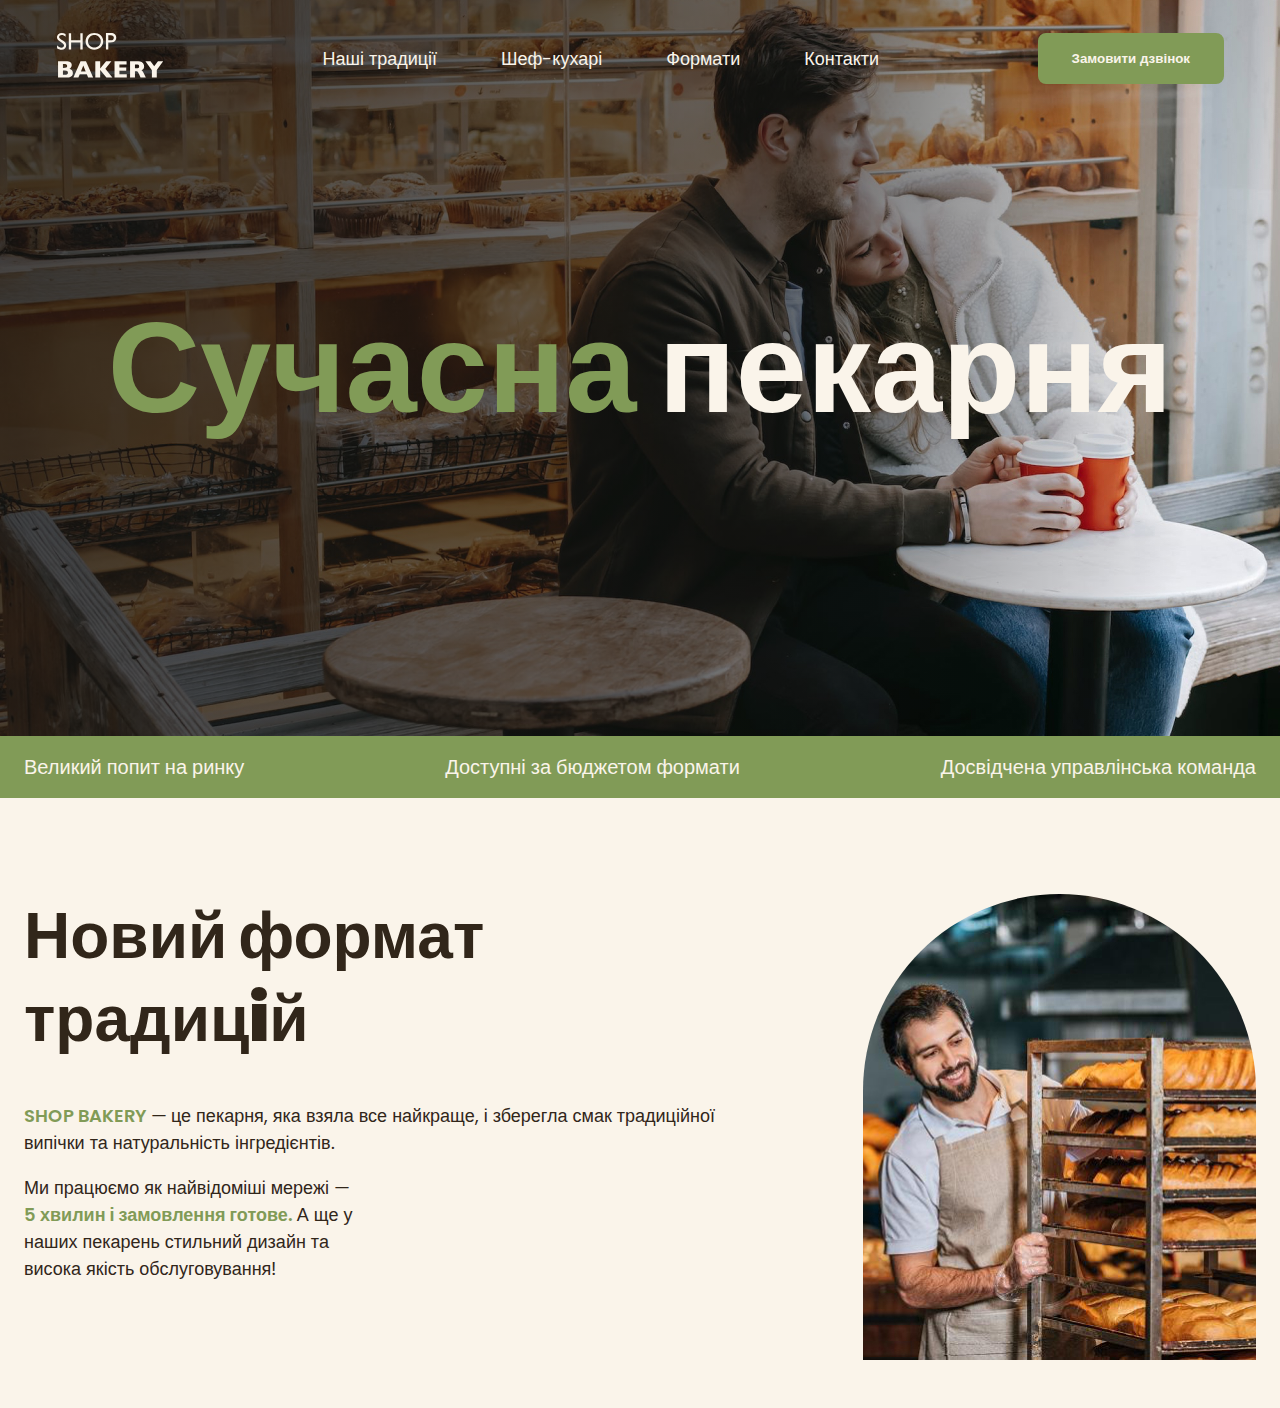
==== commit 25d327fd: "mod 17, 18" ====
--- a/index.html
+++ b/index.html
@@ -35,7 +35,7 @@
                 />
               </svg>
             </a>
-            <ul class="header-menu">
+            <ul class="header__menu">
               <li>
                 <a class="link" href="#traditions-section">Наші традиції</a>
               </li>
@@ -44,9 +44,19 @@
               <li><a class="link" href="#contact-section">Контакти</a></li>
             </ul>
           </nav>
-          <button class="button modal-btn-open" type="button">
+          <button class="header__button button modal-btn-open" type="button">
             Замовити дзвінок
           </button>
+          <button class="header__burger menu-btn-open" type="button">
+            <svg width="24" height="24">
+              <use href="./images/icons.svg#icon-menu"></use>
+            </svg>
+          </button>
+          <div class="mobile-menu">
+            <button class="mobile-menu__btn-close menu-btn-close" type="button">
+              Close
+            </button>
+          </div>
         </div>
       </div>
     </header>
@@ -56,6 +66,12 @@
           <h1 class="hero-section__title">
             <span class="text-brand">Сучасна</span> пекарня
           </h1>
+          <button
+            class="hero-section__button button modal-btn-open"
+            type="button"
+          >
+            Замовити дзвінок
+          </button>
         </div>
       </section>
       <section class="advantages-section">
@@ -98,13 +114,15 @@
               </p>
             </div>
             <img
+              class="traditions-section__image"
+              srcset="./images/baker-man.jpg 1x, ./images/baker-man@2x.jpg 2x"
               src="./images/baker-man.jpg"
               alt="Чоловiк пекар дивиться на батони iз посмiшкою"
             />
           </div>
         </div>
       </section>
-      <section class="chefs-section section" id="chefs-section">
+      <!--  <section class="chefs-section section" id="chefs-section">
         <div class="container">
           <h2
             class="chefs-section__title section__title section__title--centered"
@@ -302,9 +320,9 @@
             ></iframe>
           </div>
         </div>
-      </section>
+      </section> -->
     </main>
-    <footer class="footer">
+    <!-- <footer class="footer">
       <div class="container">
         <div class="footer-container">
           <nav class="footer-nav">
@@ -365,9 +383,9 @@
           </address>
         </div>
       </div>
-    </footer>
-
-    <div class="backdrop">
+    </footer> -->
+
+    <div class="backdrop is-hidden">
       <!-- is-hidden -->
       <div class="modal">
         <button class="modal__btn-close modal-btn-close" type="button">
@@ -441,5 +459,6 @@
     </div>
 
     <script src="./js/modal.js"></script>
+    <script src="./js/mobile-menu.js"></script>
   </body>
 </html>
--- a/scss/main.min.css
+++ b/scss/main.min.css
@@ -1 +1 @@
-@font-face{font-display:swap;font-family:"Poppins";font-weight:300;src:url("../fonts/poppins-v20-latin-300.woff2") format("woff2")}@font-face{font-display:swap;font-family:"Poppins";font-weight:400;src:url("../fonts/poppins-v20-latin-regular.woff2") format("woff2")}@font-face{font-display:swap;font-family:"Poppins";font-weight:600;src:url("../fonts/poppins-v20-latin-600.woff2") format("woff2")}@font-face{font-display:swap;font-family:"Poppins";font-weight:900;src:url("../fonts/poppins-v20-latin-900.woff2") format("woff2")}:root{--color-primary-dark: #31261a;--color-primary-light: #faf4ea;--color-secondary-dark: #a28268;--color-brand-dark: #465929;--color-brand-normal: #819b57;--color-brand-light: #cfcfbc}*,*::before,*::after{-webkit-box-sizing:border-box;box-sizing:border-box}body{color:var(--color-primary-dark);background-color:var(--color-primary-light);font-family:"Poppins",sans-serif;font-size:18px;font-weight:400;line-height:1.5;margin:0}h1,h2,h3,h4,h5,h6,p{margin-top:0}a{display:inline-block}address{font-style:normal}ul{margin:0;padding:0;list-style-type:none}.text-brand{color:var(--color-brand-normal)}.text-brand-dark{color:var(--color-brand-dark)}.text-bold{font-weight:600}.text-uppercase{text-transform:uppercase}.visually-hidden{position:absolute;left:-10000px;top:auto;width:1px;height:1px;overflow:hidden}.button{padding:16px 32px;color:var(--color-primary-light);font-weight:600;background-color:var(--color-brand-normal);border:2px solid var(--color-brand-normal);border-radius:8px;cursor:pointer}.button:hover{color:var(--color-brand-dark);background-color:rgba(0,0,0,0)}.carousel-button{display:-webkit-box;display:-ms-flexbox;display:flex;-webkit-box-align:center;-ms-flex-align:center;align-items:center;-webkit-box-pack:center;-ms-flex-pack:center;justify-content:center;-ms-flex-negative:0;flex-shrink:0;width:44px;height:44px;padding:0;fill:var(--color-primary-dark);background-color:rgba(0,0,0,0);border-radius:50%;border:1px solid var(--color-primary-dark);cursor:pointer}.carousel-button:hover{background-color:var(--color-primary-dark);fill:var(--color-primary-light)}.carousel-button.next{-webkit-transform:rotate(180deg);transform:rotate(180deg)}.chef-card{display:-webkit-box;display:-ms-flexbox;display:flex;gap:40px 30px}.chef-card__photo{border-radius:4px 4px 4px 200px;-webkit-box-shadow:-16px 16px 0 0 var(--color-primary-light),-16px 16px 0 2px var(--color-secondary-dark);box-shadow:-16px 16px 0 0 var(--color-primary-light),-16px 16px 0 2px var(--color-secondary-dark)}.chef-card__title{margin-bottom:16px;font-size:40px;font-weight:600}.chef-card__text{margin-bottom:24px}.chef-card__text:last-child{margin-bottom:0}.format-card{position:relative;display:-webkit-box;display:-ms-flexbox;display:flex;-webkit-box-orient:vertical;-webkit-box-direction:normal;-ms-flex-direction:column;flex-direction:column;-webkit-box-pack:end;-ms-flex-pack:end;justify-content:flex-end;height:444px;padding:24px;background-image:-webkit-gradient(linear, left top, left bottom, color-stop(55.21%, rgba(49, 38, 26, 0)), color-stop(72.92%, rgba(49, 38, 26, 0.71)), to(var(--color-primary-dark)));background-image:linear-gradient(180deg, rgba(49, 38, 26, 0) 55.21%, rgba(49, 38, 26, 0.71) 72.92%, var(--color-primary-dark) 100%);border-radius:16px;-webkit-transition:-webkit-transform .3s;transition:-webkit-transform .3s;transition:transform .3s;transition:transform .3s, -webkit-transform .3s;overflow:hidden}.format-card:hover{-webkit-transform:scale(1.05);transform:scale(1.05)}.format-card__image{position:absolute;z-index:-1;top:0;left:0;width:100%;height:100%}.format-card__title{font-size:24px;font-weight:600;color:var(--color-primary-light)}.format-card__text{font-size:14px;font-weight:300;color:var(--color-primary-light)}.input{position:relative}.input__label{position:absolute;top:16px;left:42px}.input__control{padding:16px 42px;width:100%;font-size:16px;line-height:1.17;border:1px solid var(--color-secondary-dark);border-radius:8px;background:rgba(0,0,0,0)}.input__control:focus{border-color:var(--color-brand-normal);outline:none}.input__control::-webkit-input-placeholder{color:var(--color-secondary-dark);font-size:16px;line-height:1.17}.input__control::-moz-placeholder{color:var(--color-secondary-dark);font-size:16px;line-height:1.17}.input__control:-ms-input-placeholder{color:var(--color-secondary-dark);font-size:16px;line-height:1.17}.input__control::-ms-input-placeholder{color:var(--color-secondary-dark);font-size:16px;line-height:1.17}.input__control::placeholder{color:var(--color-secondary-dark);font-size:16px;line-height:1.17}.input__control::-webkit-input-placeholder:disabled::-webkit-input-placeholder{color:var(--color-primary-dark)}.input__control::-moz-placeholder:disabled::-moz-placeholder{color:var(--color-primary-dark)}.input__control:-ms-input-placeholder:disabled:-ms-input-placeholder{color:var(--color-primary-dark)}.input__control::-ms-input-placeholder:disabled::-ms-input-placeholder{color:var(--color-primary-dark)}.input__control::placeholder:disabled::placeholder{color:var(--color-primary-dark)}.link{color:var(--color-primary-light);text-decoration:none;-webkit-transition:color .3s;transition:color .3s}.link:hover{color:var(--color-brand-normal)}.section{padding:48px 0}.section__title{font-size:64px;font-weight:900;line-height:1.3}.section__title--centered{text-align:center}.advantages-section{padding:16px 0;background-color:var(--color-brand-normal)}.advantages-section__list{display:-webkit-box;display:-ms-flexbox;display:flex;-webkit-box-pack:justify;-ms-flex-pack:justify;justify-content:space-between;gap:40px}.advantages-section__item{font-size:20px;font-weight:300;color:var(--color-primary-light)}.chefs-section__title{position:relative;margin:0 auto 80px}.chefs-section__title::before,.chefs-section__title::after{position:absolute;bottom:24px;display:block;width:352px;border:2px solid var(--color-brand-light);content:""}.chefs-section__title::before{left:0}.chefs-section__title::after{right:0}.chefs-section__list{gap:30px;display:-webkit-box;display:-ms-flexbox;display:flex;gap:40px 30px}.chefs-section__item{-ms-flex-preferred-size:calc((100% - 30px)/2);flex-basis:calc((100% - 30px)/2)}.contact-section{padding-bottom:96px}.contact-section__container{display:-webkit-box;display:-ms-flexbox;display:flex;gap:32px}.contact-section__title{margin-bottom:16px}.contact-section__form-field{margin-bottom:24px}.contact-section__button{display:block;margin:0 auto 16px}.contact-section__map{-ms-flex-negative:0;flex-shrink:0;border-radius:16px;border:none}.container{width:100%;max-width:1288px;margin:0 auto}.footer{padding:32px 0;position:relative;background-image:url("../images/footer-background.png");background-color:var(--color-primary-dark);background-repeat:no-repeat;background-size:cover;background-position:center}.footer::before,.footer::after{position:absolute;bottom:0;background-repeat:no-repeat;content:""}.footer::before{width:180px;height:120px;left:0;background-image:url("../images/decor-bread-small.png")}.footer::after{width:380px;height:190px;right:0;background-image:url("../images/decor-bread-large.png")}.footer-container{display:-webkit-box;display:-ms-flexbox;display:flex;gap:20px}.footer-nav,.footer-address{display:-webkit-box;display:-ms-flexbox;display:flex;-ms-flex-preferred-size:50%;flex-basis:50%;gap:20px}.footer-logo,.footer-menu{-webkit-box-flex:1;-ms-flex-positive:1;flex-grow:1}.address-list,.address-info{-webkit-box-flex:1;-ms-flex-positive:1;flex-grow:1}.address-link{color:var(--color-primary-light);font-size:16px;font-weight:300;text-decoration:none}.address-link:hover{color:var(--color-brand-normal)}.address-icon{fill:var(--color-primary-light)}.address-icon:hover{fill:var(--color-brand-normal)}.address-copyright{font-size:14px}.form-terms{margin:0 auto;max-width:220px;font-weight:500;font-size:12px;line-height:1.5;text-align:center}.form-terms__link{color:var(--color-primary-dark);text-underline-offset:2px}.formats-section__container{display:-webkit-box;display:-ms-flexbox;display:flex;-webkit-box-align:center;-ms-flex-align:center;align-items:center;gap:32px}.formats-section__list{display:-webkit-box;display:-ms-flexbox;display:flex;-ms-flex-wrap:wrap;flex-wrap:wrap;gap:20px}.formats-section__item{-ms-flex-preferred-size:calc((100% - 40px)/3);flex-basis:calc((100% - 40px)/3)}.header{position:absolute;top:0;left:0;width:100%;padding:32px}.header__container{display:-webkit-box;display:-ms-flexbox;display:flex;-webkit-box-align:center;-ms-flex-align:center;align-items:center;gap:40px}.header__nav{display:-webkit-box;display:-ms-flexbox;display:flex;-webkit-box-align:center;-ms-flex-align:center;align-items:center;-webkit-box-flex:1;-ms-flex-positive:1;flex-grow:1;gap:40px}.header-menu{display:-webkit-box;display:-ms-flexbox;display:flex;gap:64px;-webkit-box-flex:1;-ms-flex-positive:1;flex-grow:1;-webkit-box-pack:center;-ms-flex-pack:center;justify-content:center}.hero-section{padding:272px 0;background-image:linear-gradient(102.76deg, rgba(18, 18, 17, 0.78) 2.03%, rgba(18, 18, 17, 0.6) 58.46%, rgba(18, 18, 17, 0) 90.36%),url("../images/hero-section-background.jpg");background-repeat:no-repeat;background-position:center top;background-size:cover}.hero-section__title{margin-bottom:0;color:var(--color-primary-light);text-align:center;font-size:128px;font-weight:900}.backdrop{position:fixed;top:0;left:0;right:0;bottom:0;display:-webkit-box;display:-ms-flexbox;display:flex;-webkit-box-align:center;-ms-flex-align:center;align-items:center;-webkit-box-pack:center;-ms-flex-pack:center;justify-content:center;padding:20px 0;background-color:rgba(0,0,0,.5);-webkit-transition:opacity .3s,visibility .3s;transition:opacity .3s,visibility .3s}.backdrop.is-hidden{opacity:0;visibility:hidden;pointer-events:none}.modal{position:relative;width:100%;max-width:880px;height:100%;max-height:100%;padding:128px;background-color:var(--color-primary-light);border-radius:32px;overflow-y:auto}.modal__btn-close{position:absolute;top:40px;right:40px}.modal__form-field{margin-bottom:32px}.modal__button{display:block;margin:0 auto 24px}.traditions-section{padding-top:96px}.traditions-section__container{display:-webkit-box;display:-ms-flexbox;display:flex;-webkit-box-pack:justify;-ms-flex-pack:justify;justify-content:space-between;gap:40px}.traditions-section__content{max-width:710px}.traditions-section__title{margin-bottom:42px}.traditions-section__text--limited{max-width:340px}/*# sourceMappingURL=main.min.css.map */+@font-face{font-display:swap;font-family:"Poppins";font-weight:300;src:url("../fonts/poppins-v20-latin-300.woff2") format("woff2")}@font-face{font-display:swap;font-family:"Poppins";font-weight:400;src:url("../fonts/poppins-v20-latin-regular.woff2") format("woff2")}@font-face{font-display:swap;font-family:"Poppins";font-weight:600;src:url("../fonts/poppins-v20-latin-600.woff2") format("woff2")}@font-face{font-display:swap;font-family:"Poppins";font-weight:900;src:url("../fonts/poppins-v20-latin-900.woff2") format("woff2")}:root{--color-primary-dark: #31261a;--color-primary-light: #faf4ea;--color-secondary-dark: #a28268;--color-brand-dark: #465929;--color-brand-normal: #819b57;--color-brand-light: #cfcfbc}*,*::before,*::after{-webkit-box-sizing:border-box;box-sizing:border-box}body{color:var(--color-primary-dark);background-color:var(--color-primary-light);font-family:"Poppins",sans-serif;font-size:16px;font-weight:300;line-height:1.5;margin:0}@media screen and (min-width: 768px){body{font-size:18px;font-weight:400}}h1,h2,h3,h4,h5,h6,p{margin-top:0}a{display:inline-block}address{font-style:normal}ul{margin:0;padding:0;list-style-type:none}.text-brand{color:var(--color-brand-normal)}.text-brand-dark{color:var(--color-brand-dark)}.text-bold{font-weight:600}.text-uppercase{text-transform:uppercase}.visually-hidden{position:absolute;left:-10000px;top:auto;width:1px;height:1px;overflow:hidden}.button{display:block;padding:16px 32px;color:var(--color-primary-light);font-weight:600;background-color:var(--color-brand-normal);border:2px solid var(--color-brand-normal);border-radius:8px;cursor:pointer}.button:hover{color:var(--color-brand-dark);background-color:rgba(0,0,0,0)}.carousel-button{display:-webkit-box;display:-ms-flexbox;display:flex;-webkit-box-align:center;-ms-flex-align:center;align-items:center;-webkit-box-pack:center;-ms-flex-pack:center;justify-content:center;-ms-flex-negative:0;flex-shrink:0;width:44px;height:44px;padding:0;fill:var(--color-primary-dark);background-color:rgba(0,0,0,0);border-radius:50%;border:1px solid var(--color-primary-dark);cursor:pointer}.carousel-button:hover{background-color:var(--color-primary-dark);fill:var(--color-primary-light)}.carousel-button.next{-webkit-transform:rotate(180deg);transform:rotate(180deg)}.chef-card{display:-webkit-box;display:-ms-flexbox;display:flex;gap:40px 30px}.chef-card__photo{border-radius:4px 4px 4px 200px;-webkit-box-shadow:-16px 16px 0 0 var(--color-primary-light),-16px 16px 0 2px var(--color-secondary-dark);box-shadow:-16px 16px 0 0 var(--color-primary-light),-16px 16px 0 2px var(--color-secondary-dark)}.chef-card__title{margin-bottom:16px;font-size:40px;font-weight:600}.chef-card__text{margin-bottom:24px}.chef-card__text:last-child{margin-bottom:0}.format-card{position:relative;display:-webkit-box;display:-ms-flexbox;display:flex;-webkit-box-orient:vertical;-webkit-box-direction:normal;-ms-flex-direction:column;flex-direction:column;-webkit-box-pack:end;-ms-flex-pack:end;justify-content:flex-end;height:444px;padding:24px;background-image:-webkit-gradient(linear, left top, left bottom, color-stop(55.21%, rgba(49, 38, 26, 0)), color-stop(72.92%, rgba(49, 38, 26, 0.71)), to(var(--color-primary-dark)));background-image:linear-gradient(180deg, rgba(49, 38, 26, 0) 55.21%, rgba(49, 38, 26, 0.71) 72.92%, var(--color-primary-dark) 100%);border-radius:16px;-webkit-transition:-webkit-transform .3s;transition:-webkit-transform .3s;transition:transform .3s;transition:transform .3s, -webkit-transform .3s;overflow:hidden}.format-card:hover{-webkit-transform:scale(1.05);transform:scale(1.05)}.format-card__image{position:absolute;z-index:-1;top:0;left:0;width:100%;height:100%}.format-card__title{font-size:24px;font-weight:600;color:var(--color-primary-light)}.format-card__text{font-size:14px;font-weight:300;color:var(--color-primary-light)}.input{position:relative}.input__label{position:absolute;top:16px;left:42px}.input__control{padding:16px 42px;width:100%;font-size:16px;line-height:1.17;border:1px solid var(--color-secondary-dark);border-radius:8px;background:rgba(0,0,0,0)}.input__control:focus{border-color:var(--color-brand-normal);outline:none}.input__control::-webkit-input-placeholder{color:var(--color-secondary-dark);font-size:16px;line-height:1.17}.input__control::-moz-placeholder{color:var(--color-secondary-dark);font-size:16px;line-height:1.17}.input__control:-ms-input-placeholder{color:var(--color-secondary-dark);font-size:16px;line-height:1.17}.input__control::-ms-input-placeholder{color:var(--color-secondary-dark);font-size:16px;line-height:1.17}.input__control::placeholder{color:var(--color-secondary-dark);font-size:16px;line-height:1.17}.input__control::-webkit-input-placeholder:disabled::-webkit-input-placeholder{color:var(--color-primary-dark)}.input__control::-moz-placeholder:disabled::-moz-placeholder{color:var(--color-primary-dark)}.input__control:-ms-input-placeholder:disabled:-ms-input-placeholder{color:var(--color-primary-dark)}.input__control::-ms-input-placeholder:disabled::-ms-input-placeholder{color:var(--color-primary-dark)}.input__control::placeholder:disabled::placeholder{color:var(--color-primary-dark)}.link{color:var(--color-primary-light);text-decoration:none;-webkit-transition:color .3s;transition:color .3s}.link:hover{color:var(--color-brand-normal)}.advantages-section{padding:16px 0}@media screen and (min-width: 768px){.advantages-section{background-color:var(--color-brand-normal)}}.advantages-section__list{display:-webkit-box;display:-ms-flexbox;display:flex;-webkit-box-orient:vertical;-webkit-box-direction:normal;-ms-flex-direction:column;flex-direction:column;gap:16px;padding:24px 40px;background-color:var(--color-brand-light);border-radius:24px}@media screen and (min-width: 768px){.advantages-section__list{-webkit-box-orient:horizontal;-webkit-box-direction:normal;-ms-flex-direction:row;flex-direction:row;-webkit-box-pack:justify;-ms-flex-pack:justify;justify-content:space-between;gap:40px;background-color:rgba(0,0,0,0);padding:0}}.advantages-section__item{font-size:14px;font-weight:300}@media screen and (min-width: 768px){.advantages-section__item{color:var(--color-primary-light);font-size:20px}}.chefs-section__title{position:relative;margin:0 auto 80px}.chefs-section__title::before,.chefs-section__title::after{position:absolute;bottom:24px;display:block;width:352px;border:2px solid var(--color-brand-light);content:""}.chefs-section__title::before{left:0}.chefs-section__title::after{right:0}.chefs-section__list{gap:30px;display:-webkit-box;display:-ms-flexbox;display:flex;gap:40px 30px}.chefs-section__item{-ms-flex-preferred-size:calc((100% - 30px)/2);flex-basis:calc((100% - 30px)/2)}.contact-section{padding-bottom:96px}.contact-section__container{display:-webkit-box;display:-ms-flexbox;display:flex;gap:32px}.contact-section__title{margin-bottom:16px}.contact-section__form-field{margin-bottom:24px}.contact-section__button{display:block;margin:0 auto 16px}.contact-section__map{-ms-flex-negative:0;flex-shrink:0;border-radius:16px;border:none}.container{width:100%;max-width:1288px;margin:0 auto;padding:0 24px}.footer{padding:32px 0;position:relative;background-image:url("../images/footer-background.png");background-color:var(--color-primary-dark);background-repeat:no-repeat;background-size:cover;background-position:center}.footer::before,.footer::after{position:absolute;bottom:0;background-repeat:no-repeat;content:""}.footer::before{width:180px;height:120px;left:0;background-image:url("../images/decor-bread-small.png")}.footer::after{width:380px;height:190px;right:0;background-image:url("../images/decor-bread-large.png")}.footer-container{display:-webkit-box;display:-ms-flexbox;display:flex;gap:20px}.footer-nav,.footer-address{display:-webkit-box;display:-ms-flexbox;display:flex;-ms-flex-preferred-size:50%;flex-basis:50%;gap:20px}.footer-logo,.footer-menu{-webkit-box-flex:1;-ms-flex-positive:1;flex-grow:1}.address-list,.address-info{-webkit-box-flex:1;-ms-flex-positive:1;flex-grow:1}.address-link{color:var(--color-primary-light);font-size:16px;font-weight:300;text-decoration:none}.address-link:hover{color:var(--color-brand-normal)}.address-icon{fill:var(--color-primary-light)}.address-icon:hover{fill:var(--color-brand-normal)}.address-copyright{font-size:14px}.form-terms{margin:0 auto;max-width:220px;font-weight:500;font-size:12px;line-height:1.5;text-align:center}.form-terms__link{color:var(--color-primary-dark);text-underline-offset:2px}.formats-section__container{display:-webkit-box;display:-ms-flexbox;display:flex;-webkit-box-align:center;-ms-flex-align:center;align-items:center;gap:32px}.formats-section__list{display:-webkit-box;display:-ms-flexbox;display:flex;-ms-flex-wrap:wrap;flex-wrap:wrap;gap:20px}.formats-section__item{-ms-flex-preferred-size:calc((100% - 40px)/3);flex-basis:calc((100% - 40px)/3)}.header{position:absolute;top:0;left:0;width:100%;padding:16px}@media screen and (min-width: 1280px){.header{padding:32px}}.header__container{display:-webkit-box;display:-ms-flexbox;display:flex;-webkit-box-align:center;-ms-flex-align:center;align-items:center;gap:40px}.header__nav{display:-webkit-box;display:-ms-flexbox;display:flex;-webkit-box-align:center;-ms-flex-align:center;align-items:center;-webkit-box-flex:1;-ms-flex-positive:1;flex-grow:1;gap:40px}.header__menu{display:none}@media screen and (min-width: 1280px){.header__menu{display:-webkit-box;display:-ms-flexbox;display:flex;gap:64px;-webkit-box-flex:1;-ms-flex-positive:1;flex-grow:1;-webkit-box-pack:center;-ms-flex-pack:center;justify-content:center}}.header__button{display:none}@media screen and (min-width: 1280px){.header__button{display:block}}.header__burger{width:24px;height:24px;padding:0;background-color:rgba(0,0,0,0);border:none;fill:var(--color-primary-light)}@media screen and (min-width: 1280px){.header__burger{display:none}}.hero-section{padding:124px 0;background-image:linear-gradient(102.76deg, rgba(18, 18, 17, 0.78) 2.03%, rgba(18, 18, 17, 0.6) 58.46%, rgba(18, 18, 17, 0) 90.36%),url("../images/hero-section-background.jpg");background-repeat:no-repeat;background-position:center top;background-size:cover}@media screen and (min-width: 1280px){.hero-section{padding:272px 0}}@media screen and (min-device-pixel-ratio: 2),(-webkit-min-device-pixel-ratio: 2),(min-resolution: 192dpi),(min-resolution: 2dppx){.hero-section{background-image:linear-gradient(102.76deg, rgba(18, 18, 17, 0.78) 2.03%, rgba(18, 18, 17, 0.6) 58.46%, rgba(18, 18, 17, 0) 90.36%),url("../images/hero-section-background@2x.jpg")}}.hero-section__title{margin-bottom:48px;color:var(--color-primary-light);text-align:center;font-size:67px;line-height:1;font-weight:900}@media screen and (min-width: 1280px){.hero-section__title{margin-bottom:0;font-size:128px;line-height:1.5}}.hero-section__button{margin:0 auto}@media screen and (min-width: 1280px){.hero-section__button{display:none}}.mobile-menu{position:fixed;top:0;left:0;width:100%;height:100%;background-color:var(--color-primary-light);-webkit-transform:translateX(-100%);transform:translateX(-100%);-webkit-transition:-webkit-transform 1s;transition:-webkit-transform 1s;transition:transform 1s;transition:transform 1s, -webkit-transform 1s}.mobile-menu.is-open{-webkit-transform:translateX(0);transform:translateX(0)}.mobile-menu__btn-close{position:absolute;top:16px;right:16px}.backdrop{position:fixed;top:0;left:0;right:0;bottom:0;display:-webkit-box;display:-ms-flexbox;display:flex;-webkit-box-align:center;-ms-flex-align:center;align-items:center;-webkit-box-pack:center;-ms-flex-pack:center;justify-content:center;padding:20px 0;background-color:rgba(0,0,0,.5);-webkit-transition:opacity .3s,visibility .3s;transition:opacity .3s,visibility .3s}.backdrop.is-hidden{opacity:0;visibility:hidden;pointer-events:none}.modal{position:relative;width:100%;max-width:880px;height:100%;max-height:100%;padding:128px;background-color:var(--color-primary-light);border-radius:32px;overflow-y:auto}.modal__btn-close{position:absolute;top:40px;right:40px}.modal__form-field{margin-bottom:32px}.modal__button{margin:0 auto 24px}.section{padding:20px 0}@media screen and (min-width: 768px){.section{padding:48px 0}}.section__title{font-size:32px;font-weight:900;line-height:1.5}@media screen and (min-width: 768px){.section__title{font-size:64px;line-height:1.3}}.section__title--centered{text-align:center}.traditions-section{padding-top:40px}@media screen and (min-width: 768px){.traditions-section{padding-top:96px}}.traditions-section__container{display:-webkit-box;display:-ms-flexbox;display:flex;-webkit-box-align:start;-ms-flex-align:start;align-items:flex-start;-webkit-box-pack:justify;-ms-flex-pack:justify;justify-content:space-between;gap:40px}.traditions-section__content{max-width:710px}.traditions-section__title{margin-bottom:42px}.traditions-section__text--limited{max-width:340px}.traditions-section__image{display:none;border-radius:400px 400px 0px 0px}@media screen and (min-width: 768px){.traditions-section__image{display:block}}/*# sourceMappingURL=main.min.css.map */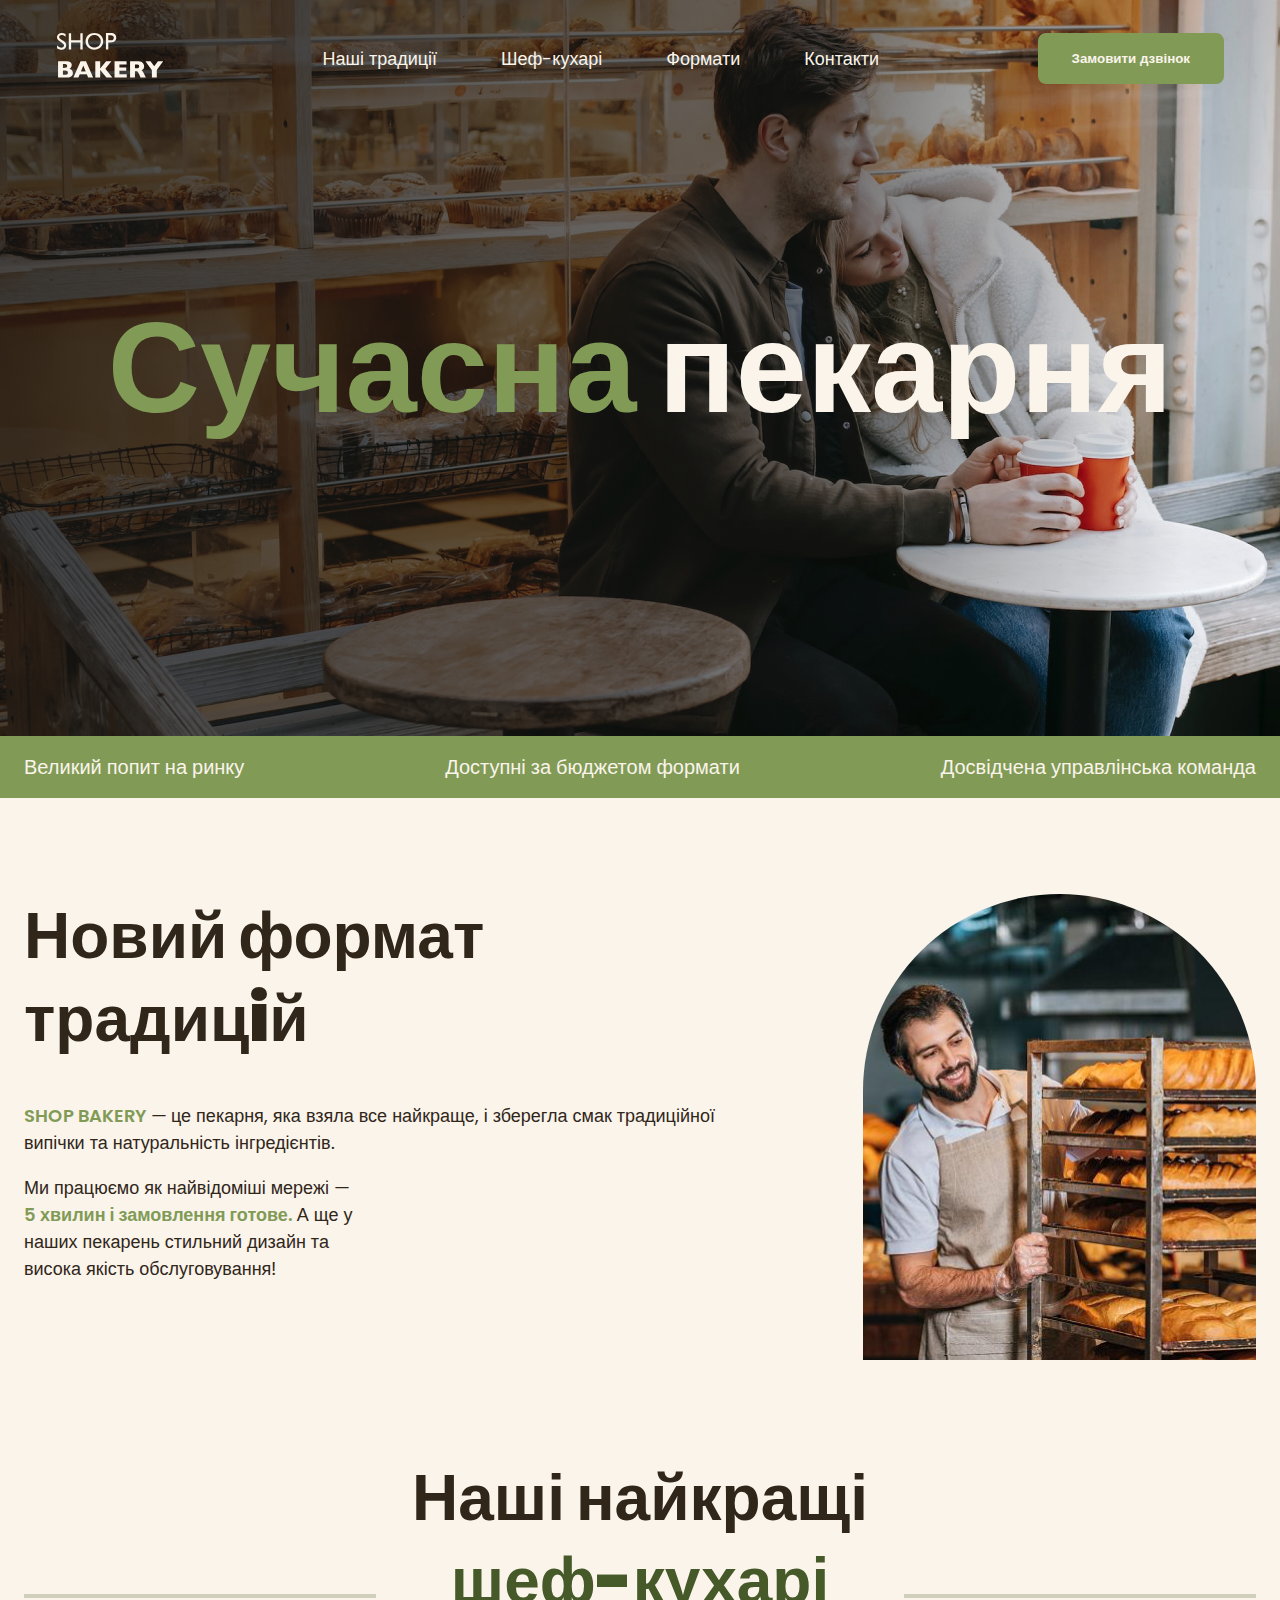
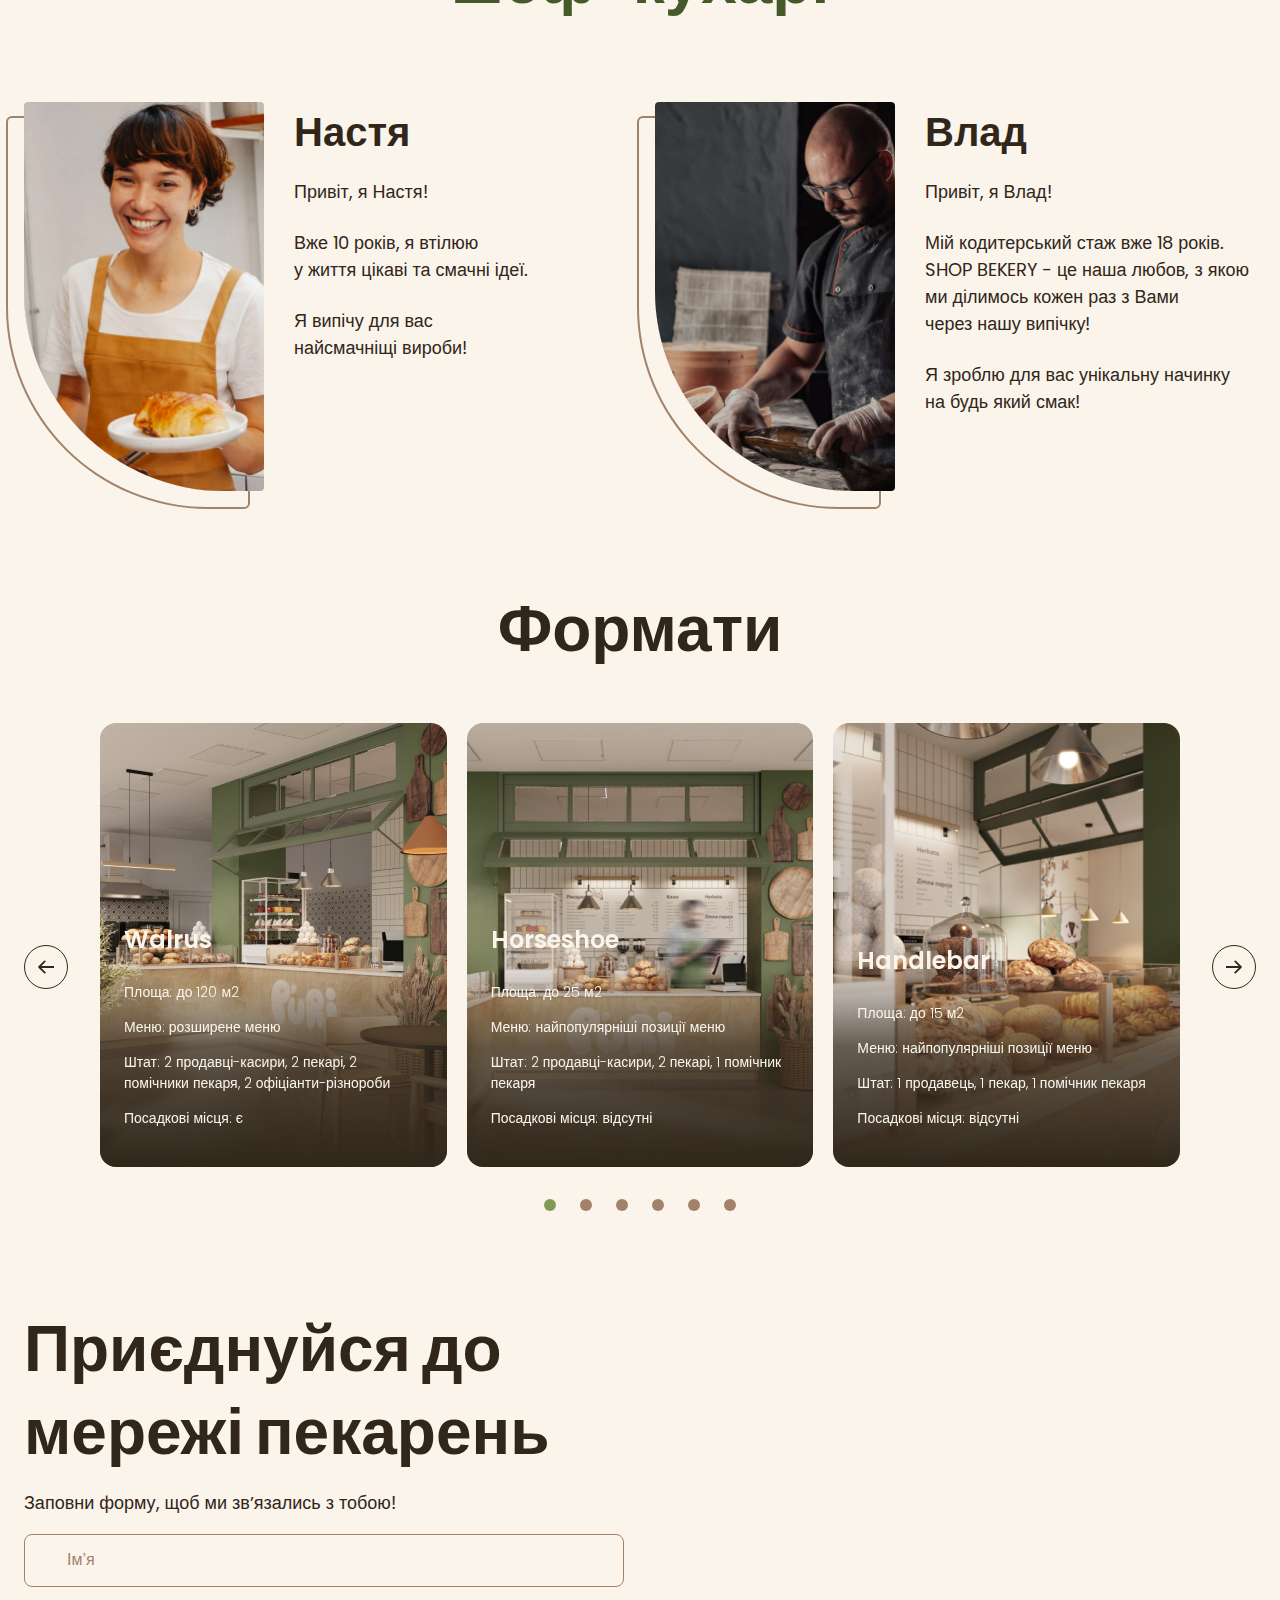
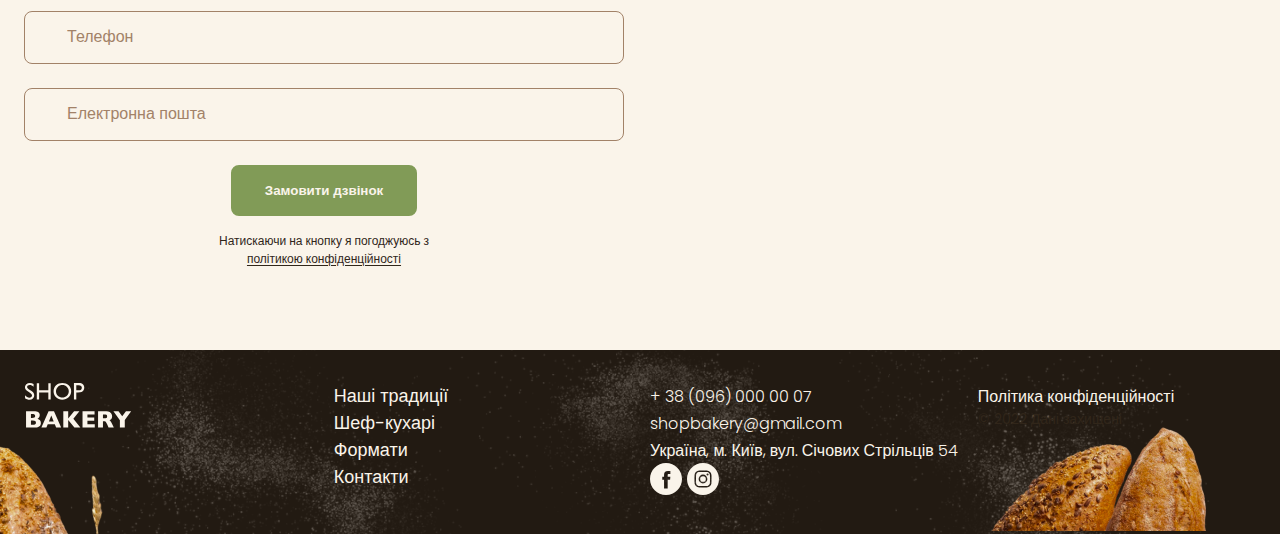
==== commit b31bbc04: "mod 19 v1" ====
--- a/index.html
+++ b/index.html
@@ -14,6 +14,10 @@
     />
     <!-- styles -->
     <link rel="stylesheet" href="./scss/main.min.css" />
+    <link
+      rel="stylesheet"
+      href="https://cdn.jsdelivr.net/npm/swiper@11/swiper-bundle.min.css"
+    />
   </head>
   <body>
     <header class="header">
@@ -122,7 +126,7 @@
           </div>
         </div>
       </section>
-      <!--  <section class="chefs-section section" id="chefs-section">
+      <section class="chefs-section section" id="chefs-section">
         <div class="container">
           <h2
             class="chefs-section__title section__title section__title--centered"
@@ -183,66 +187,135 @@
           >
             Формати
           </h2>
-          <div class="formats-section__container">
-            <button class="carousel-button" type="button">
+          <div class="formats-section__slider">
+            <button
+              class="formats-section__button carousel-button prev"
+              type="button"
+            >
               <svg width="16" height="16">
                 <use href="./images/icons.svg#icon-arrow"></use>
               </svg>
             </button>
-            <ul class="formats-section__list">
-              <li class="formats-section__item">
-                <article class="format-card">
-                  <img
-                    class="format-card__image"
-                    src="./images/walrus-format.jpg"
-                    alt="Walrus format"
-                  />
-                  <h3 class="format-card__title" lang="en">Walrus</h3>
-                  <div class="format-card__text">
-                    <p>Площа: до 120 м2</p>
-                    <p>Меню: розширене меню</p>
-                    <p>
-                      Штат: 2 продавці-касири, 2 пекарі, 2 помічники пекаря, 2
-                      офіціанти-різнороби
-                    </p>
-                    <p>Посадкові місця: є</p>
-                  </div>
-                </article>
-              </li>
-              <li class="formats-section__item">
-                <article class="format-card">
-                  <img
-                    class="format-card__image"
-                    src="./images/horseshoe-format.jpg"
-                    alt="Horseshoe format"
-                  />
-                  <h3 class="format-card__title" lang="en">Horseshoe</h3>
-                  <div class="format-card__text">
-                    <p>Площа: до 25 м2</p>
-                    <p>Меню: найпопулярніші позиції меню</p>
-                    <p>Штат: 2 продавці-касири, 2 пекарі, 1 помічник пекаря</p>
-                    <p>Посадкові місця: відсутні</p>
-                  </div>
-                </article>
-              </li>
-              <li class="formats-section__item">
-                <article class="format-card">
-                  <img
-                    class="format-card__image"
-                    src="./images/handlebar-format.jpg"
-                    alt="Handlebar format"
-                  />
-                  <h3 class="format-card__title" lang="en">Handlebar</h3>
-                  <div class="format-card__text">
-                    <p>Площа: до 15 м2</p>
-                    <p>Меню: найпопулярніші позиції меню</p>
-                    <p>Штат: 1 продавець, 1 пекар, 1 помічник пекаря</p>
-                    <p>Посадкові місця: відсутні</p>
-                  </div>
-                </article>
-              </li>
-            </ul>
-            <button class="carousel-button next" type="button">
+            <div class="formats-section__container swiper-container">
+              <ul class="formats-section__list swiper-wrapper">
+                <li class="swiper-slide">
+                  <article class="format-card">
+                    <img
+                      class="format-card__image"
+                      src="./images/walrus-format.jpg"
+                      alt="Walrus format"
+                    />
+                    <h3 class="format-card__title" lang="en">Walrus</h3>
+                    <div class="format-card__text">
+                      <p>Площа: до 120 м2</p>
+                      <p>Меню: розширене меню</p>
+                      <p>
+                        Штат: 2 продавці-касири, 2 пекарі, 2 помічники пекаря, 2
+                        офіціанти-різнороби
+                      </p>
+                      <p>Посадкові місця: є</p>
+                    </div>
+                  </article>
+                </li>
+                <li class="swiper-slide">
+                  <article class="format-card">
+                    <img
+                      class="format-card__image"
+                      src="./images/horseshoe-format.jpg"
+                      alt="Horseshoe format"
+                    />
+                    <h3 class="format-card__title" lang="en">Horseshoe</h3>
+                    <div class="format-card__text">
+                      <p>Площа: до 25 м2</p>
+                      <p>Меню: найпопулярніші позиції меню</p>
+                      <p>
+                        Штат: 2 продавці-касири, 2 пекарі, 1 помічник пекаря
+                      </p>
+                      <p>Посадкові місця: відсутні</p>
+                    </div>
+                  </article>
+                </li>
+                <li class="swiper-slide">
+                  <article class="format-card">
+                    <img
+                      class="format-card__image"
+                      src="./images/handlebar-format.jpg"
+                      alt="Handlebar format"
+                    />
+                    <h3 class="format-card__title" lang="en">Handlebar</h3>
+                    <div class="format-card__text">
+                      <p>Площа: до 15 м2</p>
+                      <p>Меню: найпопулярніші позиції меню</p>
+                      <p>Штат: 1 продавець, 1 пекар, 1 помічник пекаря</p>
+                      <p>Посадкові місця: відсутні</p>
+                    </div>
+                  </article>
+                </li>
+                <li class="swiper-slide">
+                  <article class="format-card">
+                    <img
+                      class="format-card__image"
+                      src="./images/walrus-format.jpg"
+                      alt="Walrus format"
+                    />
+                    <h3 class="format-card__title" lang="en">Walrus</h3>
+                    <div class="format-card__text">
+                      <p>Площа: до 120 м2</p>
+                      <p>Меню: розширене меню</p>
+                      <p>
+                        Штат: 2 продавці-касири, 2 пекарі, 2 помічники пекаря, 2
+                        офіціанти-різнороби
+                      </p>
+                      <p>Посадкові місця: є</p>
+                    </div>
+                  </article>
+                </li>
+                <li class="swiper-slide">
+                  <article class="format-card">
+                    <img
+                      class="format-card__image"
+                      src="./images/horseshoe-format.jpg"
+                      alt="Horseshoe format"
+                    />
+                    <h3 class="format-card__title" lang="en">Horseshoe</h3>
+                    <div class="format-card__text">
+                      <p>Площа: до 25 м2</p>
+                      <p>Меню: найпопулярніші позиції меню</p>
+                      <p>
+                        Штат: 2 продавці-касири, 2 пекарі, 1 помічник пекаря
+                      </p>
+                      <p>Посадкові місця: відсутні</p>
+                    </div>
+                  </article>
+                </li>
+                <li class="swiper-slide">
+                  <article class="format-card">
+                    <img
+                      class="format-card__image"
+                      src="./images/handlebar-format.jpg"
+                      alt="Handlebar format"
+                    />
+                    <h3 class="format-card__title" lang="en">Handlebar</h3>
+                    <div class="format-card__text">
+                      <p>Площа: до 15 м2</p>
+                      <p>Меню: найпопулярніші позиції меню</p>
+                      <p>Штат: 1 продавець, 1 пекар, 1 помічник пекаря</p>
+                      <p>Посадкові місця: відсутні</p>
+                    </div>
+                  </article>
+                </li>
+              </ul>
+              <div class="pagination">
+                <span class="pagination__button"></span>
+                <span class="pagination__button"></span>
+                <span class="pagination__button"></span>
+                <span class="pagination__button"></span>
+              </div>
+            </div>
+            <button
+              class="formats-section__button carousel-button next"
+              type="button"
+            >
               <svg width="16" height="16">
                 <use href="./images/icons.svg#icon-arrow"></use>
               </svg>
@@ -312,78 +385,79 @@
             <iframe
               class="contact-section__map"
               src="https://www.google.com/maps/embed?pb=!1m18!1m12!1m3!1d1510.3898116630926!2d30.48966764676331!3d50.45669384582274!2m3!1f0!2f0!3f0!3m2!1i1024!2i768!4f13.1!3m3!1m2!1s0x40d4ce637bfe1717%3A0x5370c2254ad1b952!2z0YPQuy4g0KHQtdGH0LXQstGL0YUg0KHRgtGA0LXQu9GM0YbQvtCyLCA1NCwg0JrQuNC10LIsIDAyMDAw!5e0!3m2!1sru!2sua!4v1701797235038!5m2!1sru!2sua"
-              width="603"
-              height="595"
               allowfullscreen=""
               loading="lazy"
               referrerpolicy="no-referrer-when-downgrade"
             ></iframe>
           </div>
         </div>
-      </section> -->
+      </section>
     </main>
-    <!-- <footer class="footer">
+    <footer class="footer">
       <div class="container">
-        <div class="footer-container">
-          <nav class="footer-nav">
-            <div class="footer-logo">
+        <div class="footer__container">
+          <nav class="footer__nav">
+            <div class="footer__logo">
               <a href="#">
                 <img src="./images/logo.svg" alt="Логотип сучасної пекарнi" />
               </a>
             </div>
-            <ul class="footer-menu">
+            <ul class="footer__menu">
               <li><a class="link" href="#">Наші традиції</a></li>
               <li><a class="link" href="#">Шеф-кухарі</a></li>
               <li><a class="link" href="#">Формати</a></li>
               <li><a class="link" href="#">Контакти</a></li>
             </ul>
           </nav>
-          <address class="footer-address">
-            <ul class="address-list">
-              <li>
-                <a class="address-link" href="tel:+380960000007"
-                  >+ 38 (096) 000 00 07
-                </a>
-              </li>
-              <li>
-                <a class="address-link" href="mailto:shopbakery@gmail.com"
-                  >shopbakery@gmail.com
-                </a>
-              </li>
-              <li>
-                <a
-                  class="address-link"
-                  href="https://maps.app.goo.gl/cWEs27YZb8fsFFtv5"
-                  target="_blank"
-                >
-                  Україна, м. Київ, вул. Січових Стрільців 54
-                </a>
-              </li>
-              <li>
+          <address class="footer__address">
+            <div class="footer__address-contacts">
+              <ul class="footer__address-list">
+                <li>
+                  <a class="footer__address-link" href="tel:+380960000007"
+                    >+ 38 (096) 000 00 07
+                  </a>
+                </li>
+                <li>
+                  <a
+                    class="footer__address-link"
+                    href="mailto:shopbakery@gmail.com"
+                    >shopbakery@gmail.com
+                  </a>
+                </li>
+                <li>
+                  <a
+                    class="footer__address-link"
+                    href="https://maps.app.goo.gl/cWEs27YZb8fsFFtv5"
+                    target="_blank"
+                  >
+                    Україна, м. Київ, вул. Січових Стрільців 54
+                  </a>
+                </li>
+              </ul>
+              <div>
                 <a href="#">
-                  <svg class="address-icon" width="32" height="32">
+                  <svg class="footer__address-icon" width="32" height="32">
                     <use href="./images/icons.svg#icon-facebook"></use>
                   </svg>
                 </a>
-              </li>
-              <li>
+
                 <a href="#">
-                  <svg class="address-icon" width="32" height="32">
+                  <svg class="footer__address-icon" width="32" height="32">
                     <use href="./images/icons.svg#icon-instagram"></use>
                   </svg>
                 </a>
-              </li>
-            </ul>
-            <div class="address-info">
-              <a class="address-link" href="#" target="_blank"
+              </div>
+            </div>
+            <div class="footer__address-info">
+              <a class="footer__address-link" href="#" target="_blank"
                 >Політика конфіденційності
               </a>
-              <p class="address-copyright">&copy; 2022 Дані захищені</p>
+              <p class="footer__address-copyright">&copy; 2022 Дані захищені</p>
             </div>
           </address>
         </div>
       </div>
-    </footer> -->
+    </footer>
 
     <div class="backdrop is-hidden">
       <!-- is-hidden -->
@@ -458,6 +532,8 @@
       </div>
     </div>
 
+    <script src="https://cdn.jsdelivr.net/npm/swiper@11/swiper-bundle.min.js"></script>
+    <script src="./js/formats-slider.js"></script>
     <script src="./js/modal.js"></script>
     <script src="./js/mobile-menu.js"></script>
   </body>
--- a/scss/main.min.css
+++ b/scss/main.min.css
@@ -1 +1 @@
-@font-face{font-display:swap;font-family:"Poppins";font-weight:300;src:url("../fonts/poppins-v20-latin-300.woff2") format("woff2")}@font-face{font-display:swap;font-family:"Poppins";font-weight:400;src:url("../fonts/poppins-v20-latin-regular.woff2") format("woff2")}@font-face{font-display:swap;font-family:"Poppins";font-weight:600;src:url("../fonts/poppins-v20-latin-600.woff2") format("woff2")}@font-face{font-display:swap;font-family:"Poppins";font-weight:900;src:url("../fonts/poppins-v20-latin-900.woff2") format("woff2")}:root{--color-primary-dark: #31261a;--color-primary-light: #faf4ea;--color-secondary-dark: #a28268;--color-brand-dark: #465929;--color-brand-normal: #819b57;--color-brand-light: #cfcfbc}*,*::before,*::after{-webkit-box-sizing:border-box;box-sizing:border-box}body{color:var(--color-primary-dark);background-color:var(--color-primary-light);font-family:"Poppins",sans-serif;font-size:16px;font-weight:300;line-height:1.5;margin:0}@media screen and (min-width: 768px){body{font-size:18px;font-weight:400}}h1,h2,h3,h4,h5,h6,p{margin-top:0}a{display:inline-block}address{font-style:normal}ul{margin:0;padding:0;list-style-type:none}.text-brand{color:var(--color-brand-normal)}.text-brand-dark{color:var(--color-brand-dark)}.text-bold{font-weight:600}.text-uppercase{text-transform:uppercase}.visually-hidden{position:absolute;left:-10000px;top:auto;width:1px;height:1px;overflow:hidden}.button{display:block;padding:16px 32px;color:var(--color-primary-light);font-weight:600;background-color:var(--color-brand-normal);border:2px solid var(--color-brand-normal);border-radius:8px;cursor:pointer}.button:hover{color:var(--color-brand-dark);background-color:rgba(0,0,0,0)}.carousel-button{display:-webkit-box;display:-ms-flexbox;display:flex;-webkit-box-align:center;-ms-flex-align:center;align-items:center;-webkit-box-pack:center;-ms-flex-pack:center;justify-content:center;-ms-flex-negative:0;flex-shrink:0;width:44px;height:44px;padding:0;fill:var(--color-primary-dark);background-color:rgba(0,0,0,0);border-radius:50%;border:1px solid var(--color-primary-dark);cursor:pointer}.carousel-button:hover{background-color:var(--color-primary-dark);fill:var(--color-primary-light)}.carousel-button.next{-webkit-transform:rotate(180deg);transform:rotate(180deg)}.chef-card{display:-webkit-box;display:-ms-flexbox;display:flex;gap:40px 30px}.chef-card__photo{border-radius:4px 4px 4px 200px;-webkit-box-shadow:-16px 16px 0 0 var(--color-primary-light),-16px 16px 0 2px var(--color-secondary-dark);box-shadow:-16px 16px 0 0 var(--color-primary-light),-16px 16px 0 2px var(--color-secondary-dark)}.chef-card__title{margin-bottom:16px;font-size:40px;font-weight:600}.chef-card__text{margin-bottom:24px}.chef-card__text:last-child{margin-bottom:0}.format-card{position:relative;display:-webkit-box;display:-ms-flexbox;display:flex;-webkit-box-orient:vertical;-webkit-box-direction:normal;-ms-flex-direction:column;flex-direction:column;-webkit-box-pack:end;-ms-flex-pack:end;justify-content:flex-end;height:444px;padding:24px;background-image:-webkit-gradient(linear, left top, left bottom, color-stop(55.21%, rgba(49, 38, 26, 0)), color-stop(72.92%, rgba(49, 38, 26, 0.71)), to(var(--color-primary-dark)));background-image:linear-gradient(180deg, rgba(49, 38, 26, 0) 55.21%, rgba(49, 38, 26, 0.71) 72.92%, var(--color-primary-dark) 100%);border-radius:16px;-webkit-transition:-webkit-transform .3s;transition:-webkit-transform .3s;transition:transform .3s;transition:transform .3s, -webkit-transform .3s;overflow:hidden}.format-card:hover{-webkit-transform:scale(1.05);transform:scale(1.05)}.format-card__image{position:absolute;z-index:-1;top:0;left:0;width:100%;height:100%}.format-card__title{font-size:24px;font-weight:600;color:var(--color-primary-light)}.format-card__text{font-size:14px;font-weight:300;color:var(--color-primary-light)}.input{position:relative}.input__label{position:absolute;top:16px;left:42px}.input__control{padding:16px 42px;width:100%;font-size:16px;line-height:1.17;border:1px solid var(--color-secondary-dark);border-radius:8px;background:rgba(0,0,0,0)}.input__control:focus{border-color:var(--color-brand-normal);outline:none}.input__control::-webkit-input-placeholder{color:var(--color-secondary-dark);font-size:16px;line-height:1.17}.input__control::-moz-placeholder{color:var(--color-secondary-dark);font-size:16px;line-height:1.17}.input__control:-ms-input-placeholder{color:var(--color-secondary-dark);font-size:16px;line-height:1.17}.input__control::-ms-input-placeholder{color:var(--color-secondary-dark);font-size:16px;line-height:1.17}.input__control::placeholder{color:var(--color-secondary-dark);font-size:16px;line-height:1.17}.input__control::-webkit-input-placeholder:disabled::-webkit-input-placeholder{color:var(--color-primary-dark)}.input__control::-moz-placeholder:disabled::-moz-placeholder{color:var(--color-primary-dark)}.input__control:-ms-input-placeholder:disabled:-ms-input-placeholder{color:var(--color-primary-dark)}.input__control::-ms-input-placeholder:disabled::-ms-input-placeholder{color:var(--color-primary-dark)}.input__control::placeholder:disabled::placeholder{color:var(--color-primary-dark)}.link{color:var(--color-primary-light);text-decoration:none;-webkit-transition:color .3s;transition:color .3s}.link:hover{color:var(--color-brand-normal)}.advantages-section{padding:16px 0}@media screen and (min-width: 768px){.advantages-section{background-color:var(--color-brand-normal)}}.advantages-section__list{display:-webkit-box;display:-ms-flexbox;display:flex;-webkit-box-orient:vertical;-webkit-box-direction:normal;-ms-flex-direction:column;flex-direction:column;gap:16px;padding:24px 40px;background-color:var(--color-brand-light);border-radius:24px}@media screen and (min-width: 768px){.advantages-section__list{-webkit-box-orient:horizontal;-webkit-box-direction:normal;-ms-flex-direction:row;flex-direction:row;-webkit-box-pack:justify;-ms-flex-pack:justify;justify-content:space-between;gap:40px;background-color:rgba(0,0,0,0);padding:0}}.advantages-section__item{font-size:14px;font-weight:300}@media screen and (min-width: 768px){.advantages-section__item{color:var(--color-primary-light);font-size:20px}}.chefs-section__title{position:relative;margin:0 auto 80px}.chefs-section__title::before,.chefs-section__title::after{position:absolute;bottom:24px;display:block;width:352px;border:2px solid var(--color-brand-light);content:""}.chefs-section__title::before{left:0}.chefs-section__title::after{right:0}.chefs-section__list{gap:30px;display:-webkit-box;display:-ms-flexbox;display:flex;gap:40px 30px}.chefs-section__item{-ms-flex-preferred-size:calc((100% - 30px)/2);flex-basis:calc((100% - 30px)/2)}.contact-section{padding-bottom:96px}.contact-section__container{display:-webkit-box;display:-ms-flexbox;display:flex;gap:32px}.contact-section__title{margin-bottom:16px}.contact-section__form-field{margin-bottom:24px}.contact-section__button{display:block;margin:0 auto 16px}.contact-section__map{-ms-flex-negative:0;flex-shrink:0;border-radius:16px;border:none}.container{width:100%;max-width:1288px;margin:0 auto;padding:0 24px}.footer{padding:32px 0;position:relative;background-image:url("../images/footer-background.png");background-color:var(--color-primary-dark);background-repeat:no-repeat;background-size:cover;background-position:center}.footer::before,.footer::after{position:absolute;bottom:0;background-repeat:no-repeat;content:""}.footer::before{width:180px;height:120px;left:0;background-image:url("../images/decor-bread-small.png")}.footer::after{width:380px;height:190px;right:0;background-image:url("../images/decor-bread-large.png")}.footer-container{display:-webkit-box;display:-ms-flexbox;display:flex;gap:20px}.footer-nav,.footer-address{display:-webkit-box;display:-ms-flexbox;display:flex;-ms-flex-preferred-size:50%;flex-basis:50%;gap:20px}.footer-logo,.footer-menu{-webkit-box-flex:1;-ms-flex-positive:1;flex-grow:1}.address-list,.address-info{-webkit-box-flex:1;-ms-flex-positive:1;flex-grow:1}.address-link{color:var(--color-primary-light);font-size:16px;font-weight:300;text-decoration:none}.address-link:hover{color:var(--color-brand-normal)}.address-icon{fill:var(--color-primary-light)}.address-icon:hover{fill:var(--color-brand-normal)}.address-copyright{font-size:14px}.form-terms{margin:0 auto;max-width:220px;font-weight:500;font-size:12px;line-height:1.5;text-align:center}.form-terms__link{color:var(--color-primary-dark);text-underline-offset:2px}.formats-section__container{display:-webkit-box;display:-ms-flexbox;display:flex;-webkit-box-align:center;-ms-flex-align:center;align-items:center;gap:32px}.formats-section__list{display:-webkit-box;display:-ms-flexbox;display:flex;-ms-flex-wrap:wrap;flex-wrap:wrap;gap:20px}.formats-section__item{-ms-flex-preferred-size:calc((100% - 40px)/3);flex-basis:calc((100% - 40px)/3)}.header{position:absolute;top:0;left:0;width:100%;padding:16px}@media screen and (min-width: 1280px){.header{padding:32px}}.header__container{display:-webkit-box;display:-ms-flexbox;display:flex;-webkit-box-align:center;-ms-flex-align:center;align-items:center;gap:40px}.header__nav{display:-webkit-box;display:-ms-flexbox;display:flex;-webkit-box-align:center;-ms-flex-align:center;align-items:center;-webkit-box-flex:1;-ms-flex-positive:1;flex-grow:1;gap:40px}.header__menu{display:none}@media screen and (min-width: 1280px){.header__menu{display:-webkit-box;display:-ms-flexbox;display:flex;gap:64px;-webkit-box-flex:1;-ms-flex-positive:1;flex-grow:1;-webkit-box-pack:center;-ms-flex-pack:center;justify-content:center}}.header__button{display:none}@media screen and (min-width: 1280px){.header__button{display:block}}.header__burger{width:24px;height:24px;padding:0;background-color:rgba(0,0,0,0);border:none;fill:var(--color-primary-light)}@media screen and (min-width: 1280px){.header__burger{display:none}}.hero-section{padding:124px 0;background-image:linear-gradient(102.76deg, rgba(18, 18, 17, 0.78) 2.03%, rgba(18, 18, 17, 0.6) 58.46%, rgba(18, 18, 17, 0) 90.36%),url("../images/hero-section-background.jpg");background-repeat:no-repeat;background-position:center top;background-size:cover}@media screen and (min-width: 1280px){.hero-section{padding:272px 0}}@media screen and (min-device-pixel-ratio: 2),(-webkit-min-device-pixel-ratio: 2),(min-resolution: 192dpi),(min-resolution: 2dppx){.hero-section{background-image:linear-gradient(102.76deg, rgba(18, 18, 17, 0.78) 2.03%, rgba(18, 18, 17, 0.6) 58.46%, rgba(18, 18, 17, 0) 90.36%),url("../images/hero-section-background@2x.jpg")}}.hero-section__title{margin-bottom:48px;color:var(--color-primary-light);text-align:center;font-size:67px;line-height:1;font-weight:900}@media screen and (min-width: 1280px){.hero-section__title{margin-bottom:0;font-size:128px;line-height:1.5}}.hero-section__button{margin:0 auto}@media screen and (min-width: 1280px){.hero-section__button{display:none}}.mobile-menu{position:fixed;top:0;left:0;width:100%;height:100%;background-color:var(--color-primary-light);-webkit-transform:translateX(-100%);transform:translateX(-100%);-webkit-transition:-webkit-transform 1s;transition:-webkit-transform 1s;transition:transform 1s;transition:transform 1s, -webkit-transform 1s}.mobile-menu.is-open{-webkit-transform:translateX(0);transform:translateX(0)}.mobile-menu__btn-close{position:absolute;top:16px;right:16px}.backdrop{position:fixed;top:0;left:0;right:0;bottom:0;display:-webkit-box;display:-ms-flexbox;display:flex;-webkit-box-align:center;-ms-flex-align:center;align-items:center;-webkit-box-pack:center;-ms-flex-pack:center;justify-content:center;padding:20px 0;background-color:rgba(0,0,0,.5);-webkit-transition:opacity .3s,visibility .3s;transition:opacity .3s,visibility .3s}.backdrop.is-hidden{opacity:0;visibility:hidden;pointer-events:none}.modal{position:relative;width:100%;max-width:880px;height:100%;max-height:100%;padding:128px;background-color:var(--color-primary-light);border-radius:32px;overflow-y:auto}.modal__btn-close{position:absolute;top:40px;right:40px}.modal__form-field{margin-bottom:32px}.modal__button{margin:0 auto 24px}.section{padding:20px 0}@media screen and (min-width: 768px){.section{padding:48px 0}}.section__title{font-size:32px;font-weight:900;line-height:1.5}@media screen and (min-width: 768px){.section__title{font-size:64px;line-height:1.3}}.section__title--centered{text-align:center}.traditions-section{padding-top:40px}@media screen and (min-width: 768px){.traditions-section{padding-top:96px}}.traditions-section__container{display:-webkit-box;display:-ms-flexbox;display:flex;-webkit-box-align:start;-ms-flex-align:start;align-items:flex-start;-webkit-box-pack:justify;-ms-flex-pack:justify;justify-content:space-between;gap:40px}.traditions-section__content{max-width:710px}.traditions-section__title{margin-bottom:42px}.traditions-section__text--limited{max-width:340px}.traditions-section__image{display:none;border-radius:400px 400px 0px 0px}@media screen and (min-width: 768px){.traditions-section__image{display:block}}/*# sourceMappingURL=main.min.css.map */+@font-face{font-display:swap;font-family:"Poppins";font-weight:300;src:url("../fonts/poppins-v20-latin-300.woff2") format("woff2")}@font-face{font-display:swap;font-family:"Poppins";font-weight:400;src:url("../fonts/poppins-v20-latin-regular.woff2") format("woff2")}@font-face{font-display:swap;font-family:"Poppins";font-weight:600;src:url("../fonts/poppins-v20-latin-600.woff2") format("woff2")}@font-face{font-display:swap;font-family:"Poppins";font-weight:900;src:url("../fonts/poppins-v20-latin-900.woff2") format("woff2")}:root{--color-primary-dark: #31261a;--color-primary-light: #faf4ea;--color-secondary-dark: #a28268;--color-brand-dark: #465929;--color-brand-normal: #819b57;--color-brand-light: #cfcfbc}*,*::before,*::after{-webkit-box-sizing:border-box;box-sizing:border-box}body{color:var(--color-primary-dark);background-color:var(--color-primary-light);font-family:"Poppins",sans-serif;font-size:16px;font-weight:300;line-height:1.5;margin:0}@media screen and (min-width: 768px){body{font-size:18px;font-weight:400}}h1,h2,h3,h4,h5,h6,p{margin-top:0}img{display:block;max-width:100%;height:auto;-o-object-fit:cover;object-fit:cover}a{display:inline-block}address{font-style:normal}ul{margin:0;padding:0;list-style-type:none}.text-brand{color:var(--color-brand-normal)}.text-brand-dark{color:var(--color-brand-dark)}.text-bold{font-weight:600}.text-uppercase{text-transform:uppercase}.visually-hidden{position:absolute;left:-10000px;top:auto;width:1px;height:1px;overflow:hidden}.button{display:block;padding:16px 32px;color:var(--color-primary-light);font-weight:600;background-color:var(--color-brand-normal);border:2px solid var(--color-brand-normal);border-radius:8px;cursor:pointer}.button:hover{color:var(--color-brand-dark);background-color:rgba(0,0,0,0)}.carousel-button{display:-webkit-box;display:-ms-flexbox;display:flex;-webkit-box-align:center;-ms-flex-align:center;align-items:center;-webkit-box-pack:center;-ms-flex-pack:center;justify-content:center;-ms-flex-negative:0;flex-shrink:0;width:44px;height:44px;padding:0;fill:var(--color-primary-dark);background-color:rgba(0,0,0,0);border-radius:50%;border:1px solid var(--color-primary-dark);cursor:pointer}.carousel-button:hover{background-color:var(--color-primary-dark);fill:var(--color-primary-light)}.carousel-button.next{-webkit-transform:rotate(180deg);transform:rotate(180deg)}.chef-card{display:-webkit-box;display:-ms-flexbox;display:flex;-webkit-box-align:start;-ms-flex-align:start;align-items:flex-start;gap:16px}@media screen and (min-width: 1280px){.chef-card{gap:30px}}.chef-card__photo{width:140px;border-radius:4px 4px 4px 200px;-webkit-box-shadow:-16px 16px 0 0 var(--color-primary-light),-16px 16px 0 2px var(--color-secondary-dark);box-shadow:-16px 16px 0 0 var(--color-primary-light),-16px 16px 0 2px var(--color-secondary-dark)}@media screen and (min-width: 1280px){.chef-card__photo{width:240px}}.chef-card__title{margin-bottom:16px;font-size:24px;font-weight:600}@media screen and (min-width: 768px){.chef-card__title{font-size:40px}}.chef-card__text{font-size:14px;margin-bottom:24px}.chef-card__text:last-child{margin-bottom:0}@media screen and (min-width: 768px){.chef-card__text{font-size:18px}}.format-card{position:relative;display:-webkit-box;display:-ms-flexbox;display:flex;-webkit-box-orient:vertical;-webkit-box-direction:normal;-ms-flex-direction:column;flex-direction:column;-webkit-box-pack:end;-ms-flex-pack:end;justify-content:flex-end;height:444px;padding:24px;background-image:-webkit-gradient(linear, left top, left bottom, color-stop(55.21%, rgba(49, 38, 26, 0)), color-stop(72.92%, rgba(49, 38, 26, 0.71)), to(var(--color-primary-dark)));background-image:linear-gradient(180deg, rgba(49, 38, 26, 0) 55.21%, rgba(49, 38, 26, 0.71) 72.92%, var(--color-primary-dark) 100%);border-radius:16px;overflow:hidden}.format-card__image{position:absolute;z-index:-1;top:0;left:0;width:100%;height:100%}.format-card__title{font-size:24px;font-weight:600;color:var(--color-primary-light)}.format-card__text{font-size:14px;font-weight:300;color:var(--color-primary-light)}.input{position:relative}.input__label{position:absolute;top:16px;left:42px}.input__control{padding:16px 42px;width:100%;font-size:16px;line-height:1.17;border:1px solid var(--color-secondary-dark);border-radius:8px;background:rgba(0,0,0,0)}.input__control:focus{border-color:var(--color-brand-normal);outline:none}.input__control::-webkit-input-placeholder{color:var(--color-secondary-dark);font-size:16px;line-height:1.17}.input__control::-moz-placeholder{color:var(--color-secondary-dark);font-size:16px;line-height:1.17}.input__control:-ms-input-placeholder{color:var(--color-secondary-dark);font-size:16px;line-height:1.17}.input__control::-ms-input-placeholder{color:var(--color-secondary-dark);font-size:16px;line-height:1.17}.input__control::placeholder{color:var(--color-secondary-dark);font-size:16px;line-height:1.17}.input__control::-webkit-input-placeholder:disabled::-webkit-input-placeholder{color:var(--color-primary-dark)}.input__control::-moz-placeholder:disabled::-moz-placeholder{color:var(--color-primary-dark)}.input__control:-ms-input-placeholder:disabled:-ms-input-placeholder{color:var(--color-primary-dark)}.input__control::-ms-input-placeholder:disabled::-ms-input-placeholder{color:var(--color-primary-dark)}.input__control::placeholder:disabled::placeholder{color:var(--color-primary-dark)}.link{color:var(--color-primary-light);text-decoration:none;-webkit-transition:color .3s;transition:color .3s}.link:hover{color:var(--color-brand-normal)}.pagination{display:-webkit-box;display:-ms-flexbox;display:flex;-webkit-box-align:center;-ms-flex-align:center;align-items:center;-webkit-box-pack:center;-ms-flex-pack:center;justify-content:center;gap:24px}.pagination__button{width:12px;height:12px;padding:0;background-color:var(--color-secondary-dark);border-radius:50%}.pagination__button--active{background-color:var(--color-brand-normal)}.advantages-section{padding:16px 0}@media screen and (min-width: 768px){.advantages-section{background-color:var(--color-brand-normal)}}.advantages-section__list{display:-webkit-box;display:-ms-flexbox;display:flex;-webkit-box-orient:vertical;-webkit-box-direction:normal;-ms-flex-direction:column;flex-direction:column;gap:16px;padding:24px 40px;background-color:var(--color-brand-light);border-radius:24px}@media screen and (min-width: 768px){.advantages-section__list{-webkit-box-orient:horizontal;-webkit-box-direction:normal;-ms-flex-direction:row;flex-direction:row;-webkit-box-pack:justify;-ms-flex-pack:justify;justify-content:space-between;gap:40px;background-color:rgba(0,0,0,0);padding:0}}.advantages-section__item{font-size:14px;font-weight:300}@media screen and (min-width: 768px){.advantages-section__item{color:var(--color-primary-light);font-size:20px}}.chefs-section__title{position:relative;margin:0 auto 24px}@media screen and (min-width: 1280px){.chefs-section__title{margin-bottom:80px}}.chefs-section__title::before,.chefs-section__title::after{display:none;position:absolute;bottom:24px;width:352px;border:2px solid var(--color-brand-light);content:""}@media screen and (min-width: 1280px){.chefs-section__title::before,.chefs-section__title::after{display:block}}.chefs-section__title::before{left:0}.chefs-section__title::after{right:0}.chefs-section__list{display:-webkit-box;display:-ms-flexbox;display:flex;-webkit-box-orient:vertical;-webkit-box-direction:normal;-ms-flex-direction:column;flex-direction:column;-ms-flex-wrap:wrap;flex-wrap:wrap;gap:20px}@media screen and (min-width: 768px){.chefs-section__list{-webkit-box-orient:horizontal;-webkit-box-direction:normal;-ms-flex-direction:row;flex-direction:row;gap:40px 30px}}@media screen and (min-width: 768px){.chefs-section__item{-ms-flex-preferred-size:calc((100% - 30px)/2);flex-basis:calc((100% - 30px)/2)}}.contact-section{padding-bottom:96px}.contact-section__container{display:-webkit-box;display:-ms-flexbox;display:flex;-webkit-box-orient:vertical;-webkit-box-direction:normal;-ms-flex-direction:column;flex-direction:column;gap:24px}@media screen and (min-width: 768px){.contact-section__container{-webkit-box-orient:horizontal;-webkit-box-direction:normal;-ms-flex-direction:row;flex-direction:row;gap:32px}}.contact-section__title{margin-bottom:16px}.contact-section__form-field{margin-bottom:24px}.contact-section__button{display:block;margin:0 auto 16px}.contact-section__map{-ms-flex-negative:0;flex-shrink:0;height:176px;margin:0 -24px;border-radius:16px;border:none}@media screen and (min-width: 768px){.contact-section__map{margin:auto;width:320px;height:500px}}@media screen and (min-width: 1280px){.contact-section__map{width:600px;height:595px}}.container{width:100%;max-width:1288px;margin:0 auto;padding:0 24px}.footer{padding:32px 0;position:relative;background-image:url("../images/footer-background.png");background-color:var(--color-primary-dark);background-repeat:no-repeat;background-size:cover;background-position:center}.footer::before,.footer::after{position:absolute;bottom:0;background-repeat:no-repeat;content:""}.footer::before{width:180px;height:120px;left:0;background-image:url("../images/decor-bread-small.png")}.footer::after{width:380px;height:190px;right:0;background-image:url("../images/decor-bread-large.png")}.footer__container{display:-webkit-box;display:-ms-flexbox;display:flex;-webkit-box-orient:vertical;-webkit-box-direction:normal;-ms-flex-direction:column;flex-direction:column;gap:20px}@media screen and (min-width: 768px){.footer__container{-webkit-box-orient:horizontal;-webkit-box-direction:normal;-ms-flex-direction:row;flex-direction:row}}.footer__nav,.footer__address{display:-webkit-box;display:-ms-flexbox;display:flex;-webkit-box-orient:vertical;-webkit-box-direction:normal;-ms-flex-direction:column;flex-direction:column;gap:20px;text-align:center}@media screen and (min-width: 768px){.footer__nav,.footer__address{-webkit-box-orient:horizontal;-webkit-box-direction:normal;-ms-flex-direction:row;flex-direction:row;-ms-flex-preferred-size:50%;flex-basis:50%;text-align:left}}.footer__logo,.footer__menu{-webkit-box-flex:1;-ms-flex-positive:1;flex-grow:1}.footer__address-list,.footer__address-info{-webkit-box-flex:1;-ms-flex-positive:1;flex-grow:1}.footer__address-link{color:var(--color-primary-light);font-size:16px;font-weight:300;text-decoration:none}.footer__address-link:hover{color:var(--color-brand-normal)}.footer__address-icon{fill:var(--color-primary-light)}.footer__address-icon:hover{fill:var(--color-brand-normal)}.footer__address-copyright{font-size:14px}.form-terms{margin:0 auto;max-width:220px;font-weight:500;font-size:12px;line-height:1.5;text-align:center}.form-terms__link{color:var(--color-primary-dark);text-underline-offset:2px}.formats-section__slider{display:-webkit-box;display:-ms-flexbox;display:flex;-webkit-box-align:center;-ms-flex-align:center;align-items:center;gap:32px}.formats-section__container{overflow:hidden}.formats-section__list{margin-bottom:32px}.formats-section__button{display:none}@media screen and (min-width: 768px){.formats-section__button{display:-webkit-box;display:-ms-flexbox;display:flex}}.header{position:absolute;top:0;left:0;width:100%;padding:16px}@media screen and (min-width: 1280px){.header{padding:32px}}.header__container{display:-webkit-box;display:-ms-flexbox;display:flex;-webkit-box-align:center;-ms-flex-align:center;align-items:center;gap:40px}.header__nav{display:-webkit-box;display:-ms-flexbox;display:flex;-webkit-box-align:center;-ms-flex-align:center;align-items:center;-webkit-box-flex:1;-ms-flex-positive:1;flex-grow:1;gap:40px}.header__menu{display:none}@media screen and (min-width: 1280px){.header__menu{display:-webkit-box;display:-ms-flexbox;display:flex;gap:64px;-webkit-box-flex:1;-ms-flex-positive:1;flex-grow:1;-webkit-box-pack:center;-ms-flex-pack:center;justify-content:center}}.header__button{display:none}@media screen and (min-width: 1280px){.header__button{display:block}}.header__burger{width:24px;height:24px;padding:0;background-color:rgba(0,0,0,0);border:none;fill:var(--color-primary-light)}@media screen and (min-width: 1280px){.header__burger{display:none}}.hero-section{padding:124px 0;background-image:linear-gradient(102.76deg, rgba(18, 18, 17, 0.78) 2.03%, rgba(18, 18, 17, 0.6) 58.46%, rgba(18, 18, 17, 0) 90.36%),url("../images/hero-section-background.jpg");background-repeat:no-repeat;background-position:center top;background-size:cover}@media screen and (min-width: 1280px){.hero-section{padding:272px 0}}@media screen and (min-device-pixel-ratio: 2),(-webkit-min-device-pixel-ratio: 2),(min-resolution: 192dpi),(min-resolution: 2dppx){.hero-section{background-image:linear-gradient(102.76deg, rgba(18, 18, 17, 0.78) 2.03%, rgba(18, 18, 17, 0.6) 58.46%, rgba(18, 18, 17, 0) 90.36%),url("../images/hero-section-background@2x.jpg")}}.hero-section__title{margin-bottom:48px;color:var(--color-primary-light);text-align:center;font-size:67px;line-height:1;font-weight:900}@media screen and (min-width: 1280px){.hero-section__title{margin-bottom:0;font-size:128px;line-height:1.5}}.hero-section__button{margin:0 auto}@media screen and (min-width: 1280px){.hero-section__button{display:none}}.mobile-menu{position:fixed;top:0;left:0;width:100%;height:100%;background-color:var(--color-primary-light);-webkit-transform:translateX(-100%);transform:translateX(-100%);-webkit-transition:-webkit-transform 1s;transition:-webkit-transform 1s;transition:transform 1s;transition:transform 1s, -webkit-transform 1s}.mobile-menu.is-open{-webkit-transform:translateX(0);transform:translateX(0)}.mobile-menu__btn-close{position:absolute;top:16px;right:16px}.backdrop{position:fixed;top:0;left:0;right:0;bottom:0;display:-webkit-box;display:-ms-flexbox;display:flex;-webkit-box-align:center;-ms-flex-align:center;align-items:center;-webkit-box-pack:center;-ms-flex-pack:center;justify-content:center;padding:20px;background-color:rgba(0,0,0,.5);-webkit-transition:opacity .3s,visibility .3s;transition:opacity .3s,visibility .3s}.backdrop.is-hidden{opacity:0;visibility:hidden;pointer-events:none}.modal{position:relative;width:100%;max-width:880px;height:100%;max-height:100%;padding:48px;background-color:var(--color-primary-light);border-radius:32px;overflow-y:auto}@media screen and (min-width: 768px){.modal{padding:128px}}.modal__btn-close{position:absolute;top:40px;right:40px}.modal__form-field{margin-bottom:32px}.modal__button{margin:0 auto 24px}.section{padding:20px 0}@media screen and (min-width: 768px){.section{padding:48px 0}}.section__title{font-size:32px;font-weight:900;line-height:1.5}@media screen and (min-width: 768px){.section__title{font-size:64px;line-height:1.3}}.section__title--centered{text-align:center}.traditions-section{padding-top:40px}@media screen and (min-width: 768px){.traditions-section{padding-top:96px}}.traditions-section__container{display:-webkit-box;display:-ms-flexbox;display:flex;-webkit-box-align:start;-ms-flex-align:start;align-items:flex-start;-webkit-box-pack:justify;-ms-flex-pack:justify;justify-content:space-between;gap:40px}.traditions-section__content{max-width:710px}.traditions-section__title{margin-bottom:42px}.traditions-section__text--limited{max-width:340px}.traditions-section__image{display:none;border-radius:400px 400px 0px 0px}@media screen and (min-width: 768px){.traditions-section__image{display:block}}/*# sourceMappingURL=main.min.css.map */